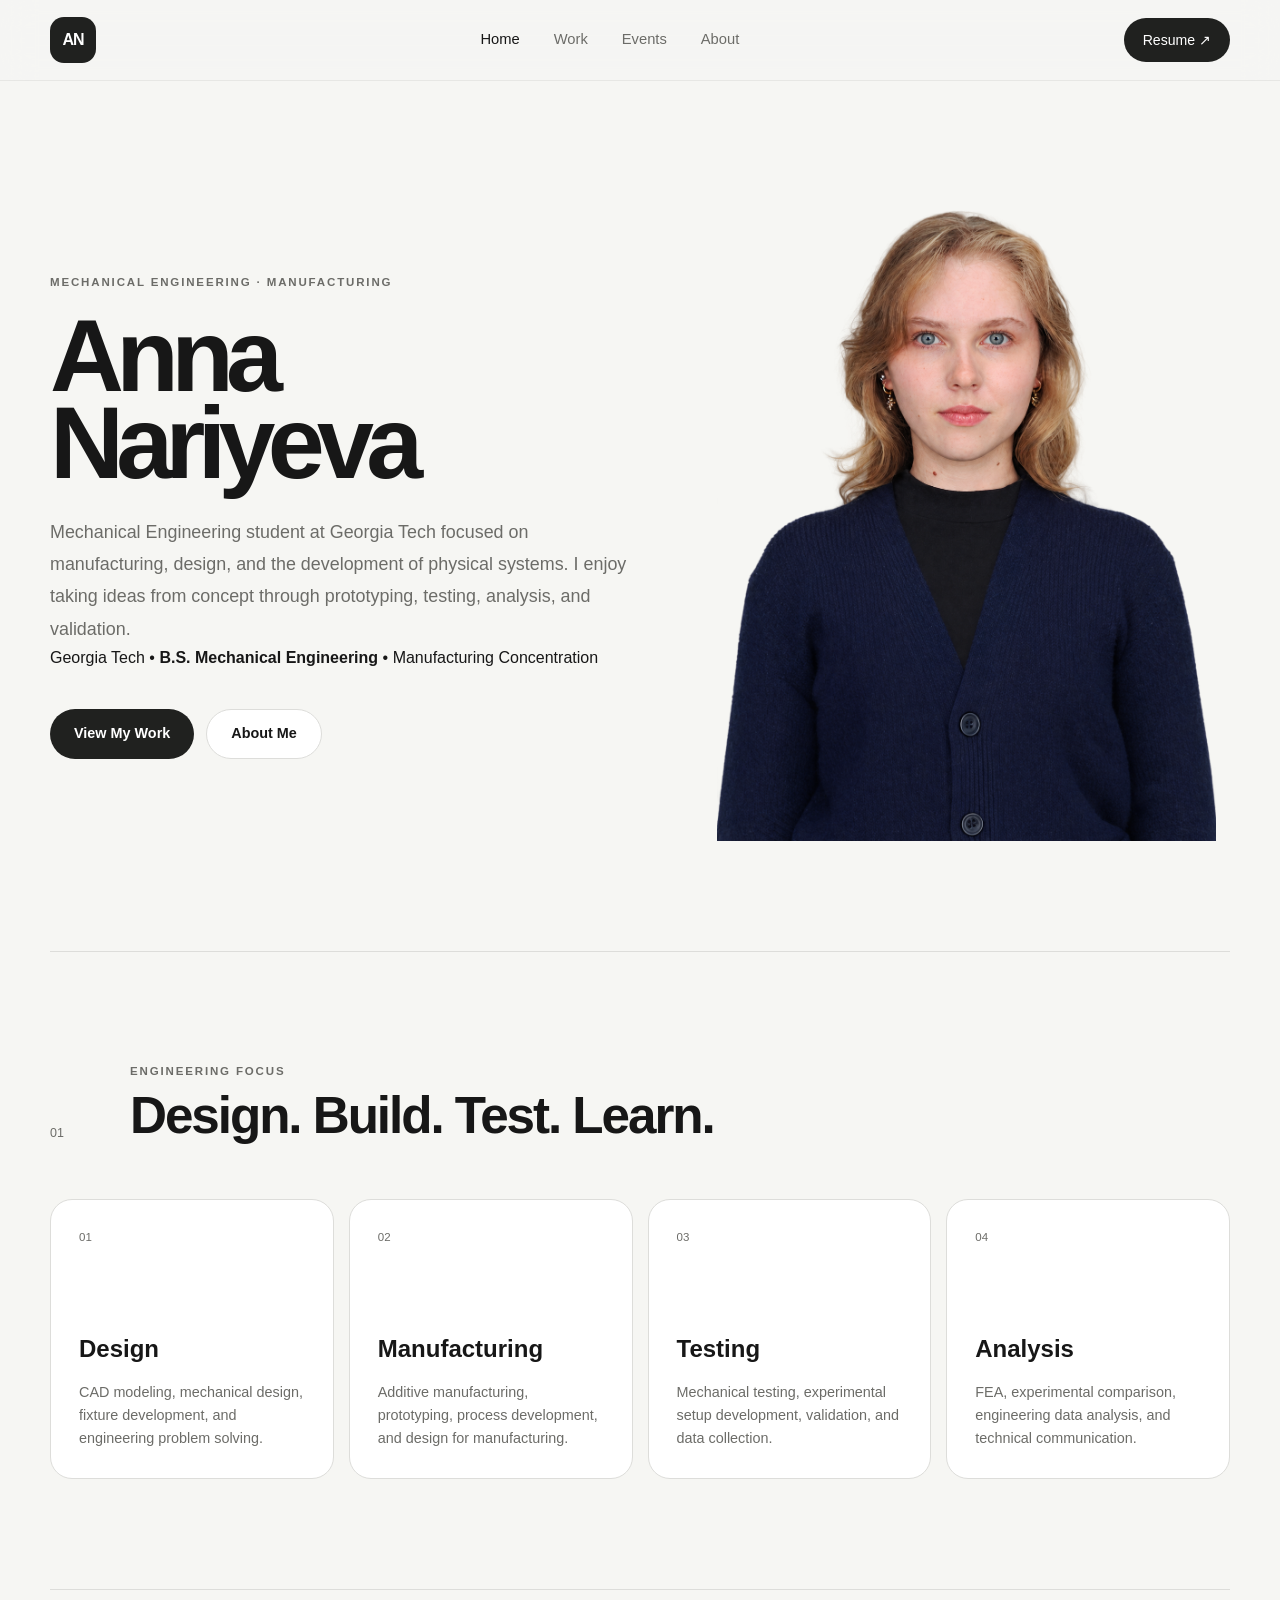
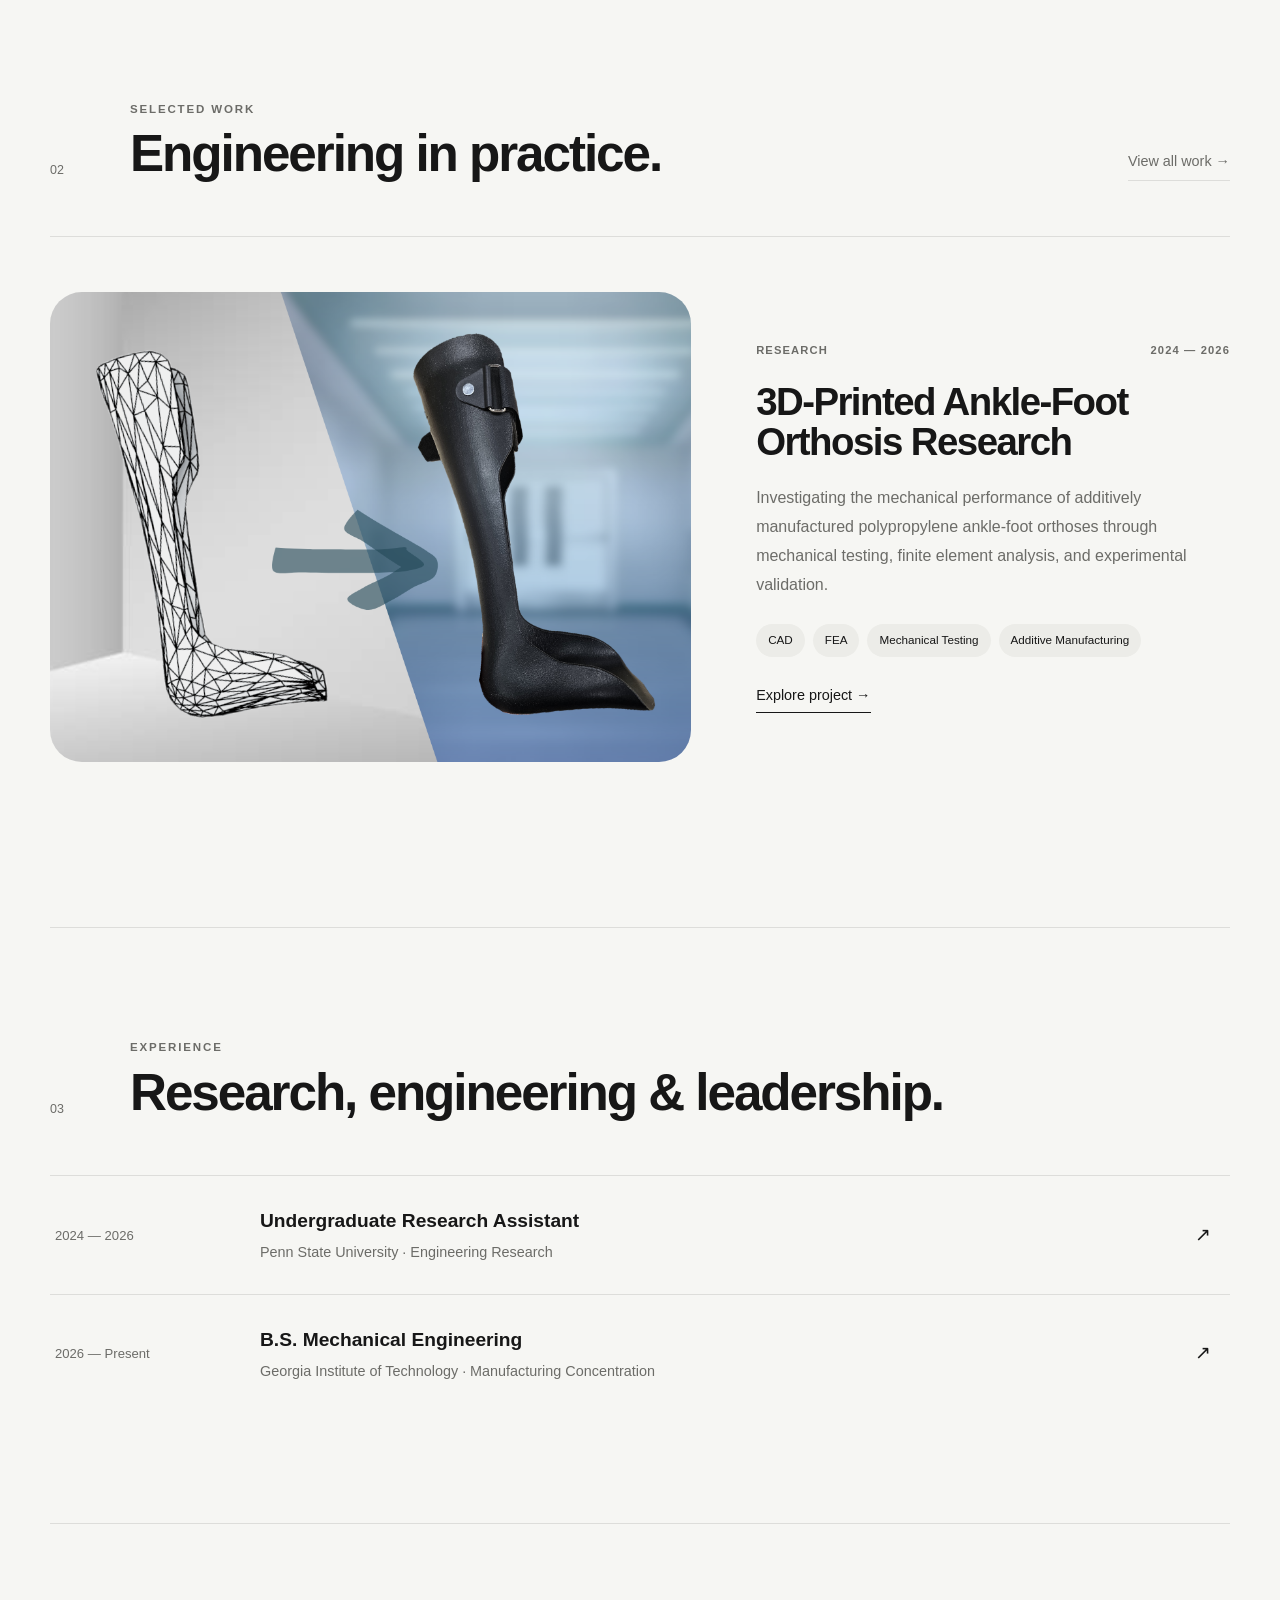
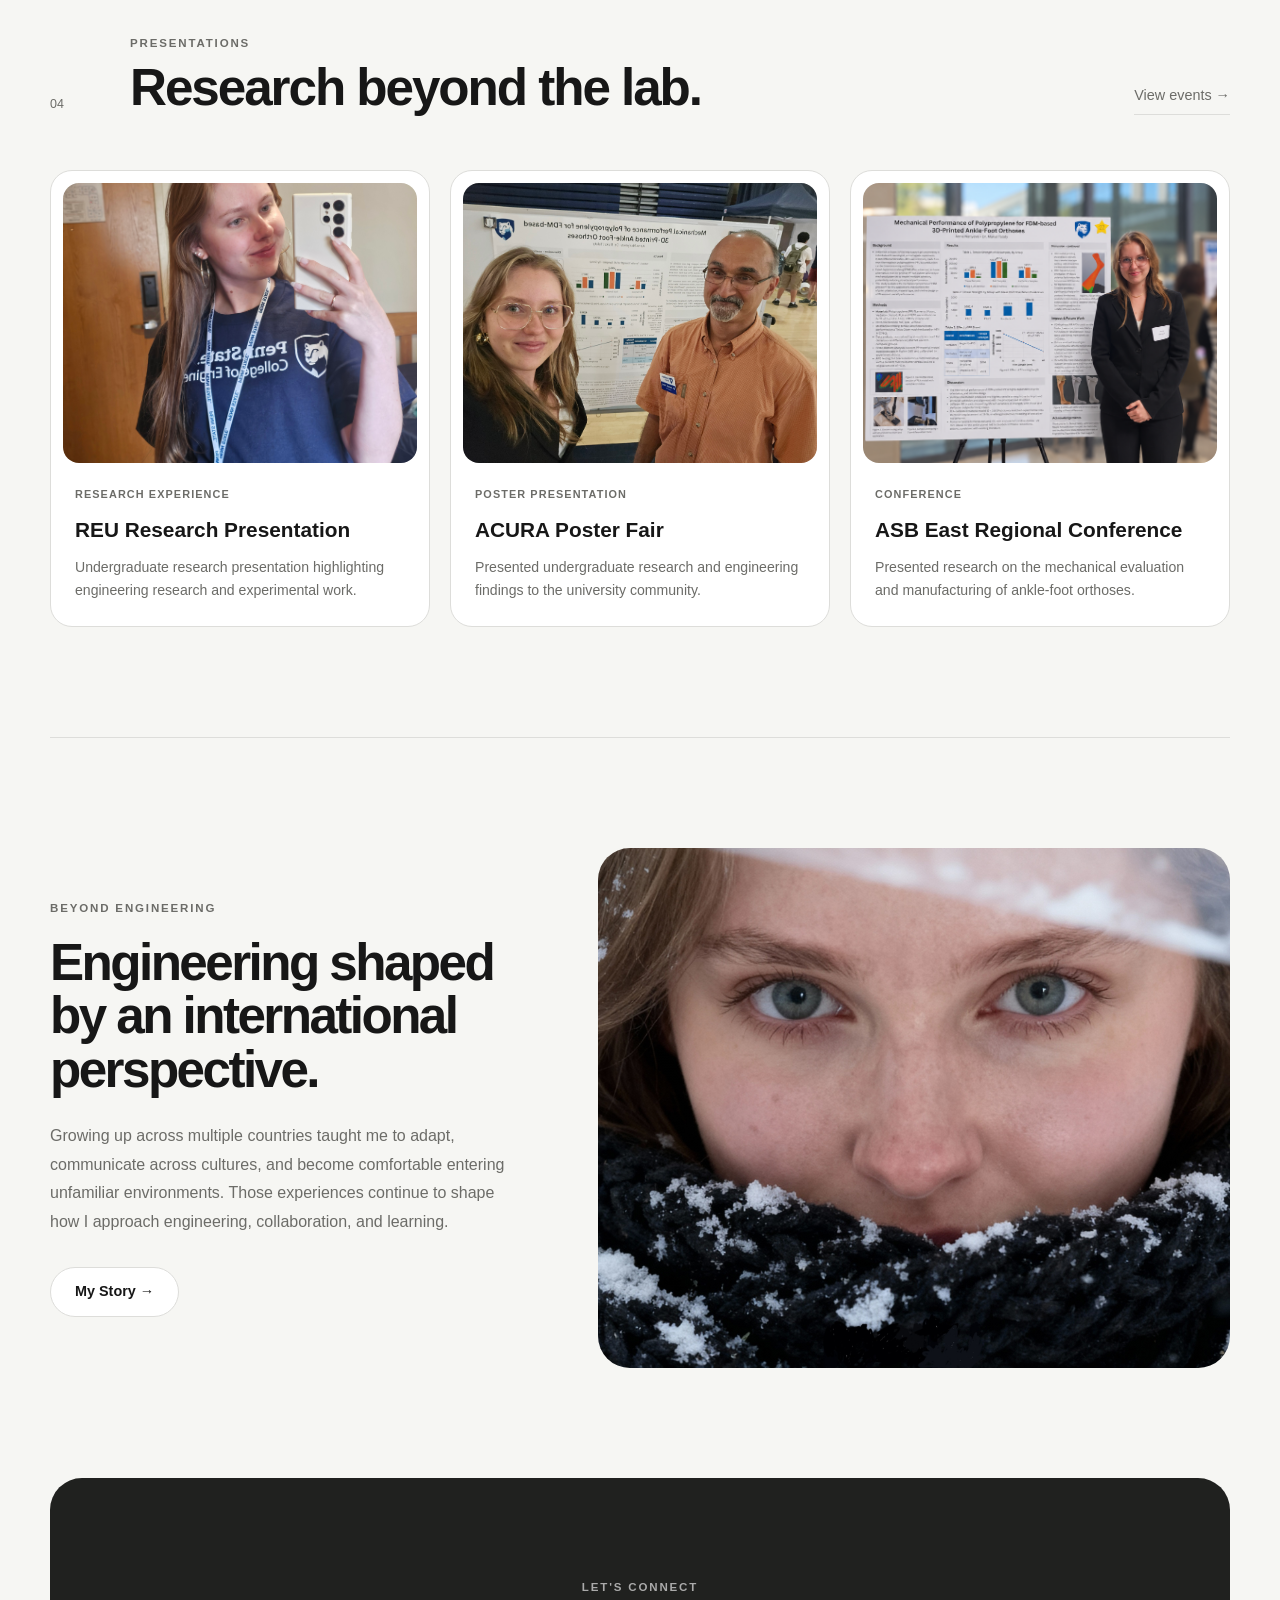
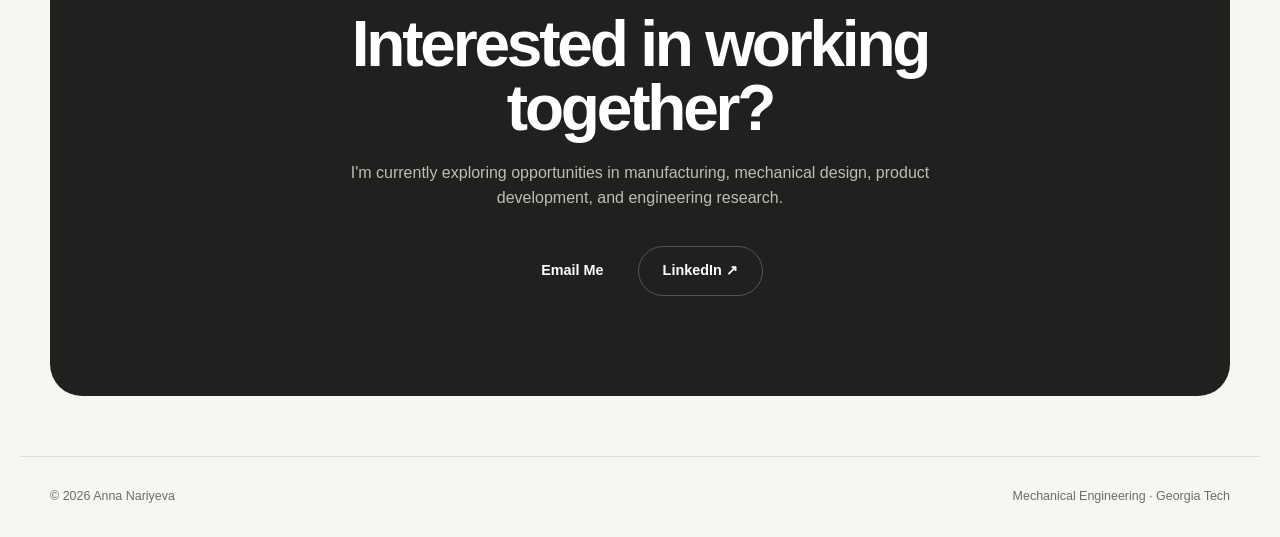
==== index.html @ f017c792 "Update index.html" ====
<!DOCTYPE html>
<html lang="en">

<head>
    <meta charset="UTF-8">
    <meta name="viewport" content="width=device-width, initial-scale=1.0">

    <title>Anna Nariyeva | Mechanical Engineering</title>

    <meta
        name="description"
        content="Engineering portfolio of Anna Nariyeva, a Mechanical Engineering student at Georgia Tech concentrating in Manufacturing."
    >

    <link rel="stylesheet" href="style.css">
</head>

<body>

    <!-- =========================
         NAVIGATION
    ========================== -->

    <header class="site-header">

        <nav class="navbar">

            <a href="index.html" class="logo">
                AN
            </a>

            <div class="nav-links">
                <a href="index.html" class="active">Home</a>
                <a href="work.html">Work</a>
                <a href="events.html">Events</a>
                <a href="about.html">About</a>
            </div>

            <a
                href="Anna_Nariyeva_resume2026.pdf"
                class="nav-button"
                target="_blank"
                rel="noopener noreferrer"
            >
                Resume ↗
            </a>

        </nav>

    </header>


    <main>


        <!-- =========================
             HERO
        ========================== -->

        <section class="hero">

            <div class="hero-content">

                <p class="eyebrow">
                    MECHANICAL ENGINEERING · MANUFACTURING
                </p>

                <h1>
                    Anna<br>
                    Nariyeva
                </h1>

                <p class="hero-description">
                    Mechanical Engineering student at Georgia Tech focused on
                    manufacturing, design, and the development of physical systems.
                    I enjoy taking ideas from concept through prototyping, testing,
                    analysis, and validation.
                </p>
                <div class="hero-credentials">

                    <span>Georgia Tech</span>
                
                    <span class="credential-dot">•</span>
                
                    <strong>B.S. Mechanical Engineering</strong>
                
                    <span class="credential-dot">•</span>
                
                    <span>Manufacturing Concentration</span>
                
                </div>

                <div class="hero-buttons">

                    <a
                        href="work.html"
                        class="button button-primary"
                    >
                        View My Work
                    </a>

                    <a
                        href="about.html"
                        class="button button-secondary"
                    >
                        About Me
                    </a>

                </div>

            </div>


            <!-- IMAGE: thum1.png -->

            <div class="hero-visual">

                <div class="hero-image">

                    <img
                        src="thum1.png"
                        alt="Anna Nariyeva"
                    >

                </div>

            </div>

        </section>



        <!-- =========================
             ENGINEERING FOCUS
        ========================== -->

        <section class="focus-section">

            <div class="section-heading">

                <p class="section-number">01</p>

                <div>

                    <p class="eyebrow">
                        ENGINEERING FOCUS
                    </p>

                    <h2>
                        Design. Build. Test. Learn.
                    </h2>

                </div>

            </div>


            <div class="focus-grid">


                <div class="focus-card">

                    <span class="card-number">01</span>

                    <h3>Design</h3>

                    <p>
                        CAD modeling, mechanical design, fixture development,
                        and engineering problem solving.
                    </p>

                </div>


                <div class="focus-card">

                    <span class="card-number">02</span>

                    <h3>Manufacturing</h3>

                    <p>
                        Additive manufacturing, prototyping, process development,
                        and design for manufacturing.
                    </p>

                </div>


                <div class="focus-card">

                    <span class="card-number">03</span>

                    <h3>Testing</h3>

                    <p>
                        Mechanical testing, experimental setup development,
                        validation, and data collection.
                    </p>

                </div>


                <div class="focus-card">

                    <span class="card-number">04</span>

                    <h3>Analysis</h3>

                    <p>
                        FEA, experimental comparison, engineering data analysis,
                        and technical communication.
                    </p>

                </div>


            </div>

        </section>



        <!-- =========================
             SELECTED WORK
        ========================== -->

        <section class="work-section" id="work">

            <div class="section-heading">

                <p class="section-number">02</p>

                <div>

                    <p class="eyebrow">
                        SELECTED WORK
                    </p>

                    <h2>
                        Engineering in practice.
                    </h2>

                </div>


                <a
                    href="work.html"
                    class="section-link"
                >
                    View all work →
                </a>

            </div>



            <!-- =========================
                 PROJECT 1
                 IMAGE: thum1.png
            ========================== -->

            <article class="project-card">

                <div class="project-image">

                    <img
                        src="thum2.png"
                        alt="3D printed ankle-foot orthosis research project"
                    >

                </div>


                <div class="project-info">

                    <div class="project-meta">

                        <span>RESEARCH</span>

                        <span>2024 — 2026</span>

                    </div>


                    <h3>
                        3D-Printed Ankle-Foot Orthosis Research
                    </h3>


                    <p>
                        Investigating the mechanical performance of additively
                        manufactured polypropylene ankle-foot orthoses through
                        mechanical testing, finite element analysis, and
                        experimental validation.
                    </p>


                    <div class="tags">

                        <span>CAD</span>

                        <span>FEA</span>

                        <span>Mechanical Testing</span>

                        <span>Additive Manufacturing</span>

                    </div>


                    <a
                        href="work.html"
                        class="project-link"
                    >
                        Explore project →
                    </a>

                </div>

            </article>

        </section>



        <!-- =========================
             EXPERIENCE
        ========================== -->

        <section class="experience-section">

            <div class="section-heading">

                <p class="section-number">03</p>

                <div>

                    <p class="eyebrow">
                        EXPERIENCE
                    </p>

                    <h2>
                        Research, engineering & leadership.
                    </h2>

                </div>

            </div>


            <div class="experience-list">


                <div class="experience-row">

                    <span class="experience-year">
                        2024 — 2026
                    </span>

                    <div>

                        <h3>
                            Undergraduate Research Assistant
                        </h3>

                        <p>
                            Penn State University · Engineering Research
                        </p>

                    </div>

                    <span class="experience-arrow">
                        ↗
                    </span>

                </div>



                <div class="experience-row">

                    <span class="experience-year">
                        2026 — Present
                    </span>

                    <div>

                        <h3>
                            B.S. Mechanical Engineering
                        </h3>

                        <p>
                            Georgia Institute of Technology · Manufacturing
                            Concentration
                        </p>

                    </div>

                    <span class="experience-arrow">
                        ↗
                    </span>

                </div>


            </div>

        </section>



        <!-- =========================
             EVENTS PREVIEW
        ========================== -->

        <section
            class="events-section"
            id="events"
        >

            <div class="section-heading">

                <p class="section-number">04</p>

                <div>

                    <p class="eyebrow">
                        PRESENTATIONS
                    </p>

                    <h2>
                        Research beyond the lab.
                    </h2>

                </div>


                <a
                    href="events.html"
                    class="section-link"
                >
                    View events →
                </a>

            </div>



            <div class="events-grid">


                <!-- IMAGE: thum4.png -->

                <article class="event-card">

                    <div class="event-image">

                        <img
                            src="thum4.jpg"
                            alt="REU research presentation"
                        >

                    </div>


                    <p class="event-type">
                        RESEARCH EXPERIENCE
                    </p>


                    <h3>
                        REU Research Presentation
                    </h3>


                    <p>
                        Undergraduate research presentation highlighting
                        engineering research and experimental work.
                    </p>

                </article>



                <!-- IMAGE: thum5.png -->

                <article class="event-card">

                    <div class="event-image">

                        <img
                            src="thum5.jpg"
                            alt="ACURA Poster Fair"
                        >

                    </div>


                    <p class="event-type">
                        POSTER PRESENTATION
                    </p>


                    <h3>
                        ACURA Poster Fair
                    </h3>


                    <p>
                        Presented undergraduate research and engineering
                        findings to the university community.
                    </p>

                </article>



                <!-- IMAGE: thum6.png -->

                <article class="event-card">

                    <div class="event-image">

                        <img
                            src="ASB.png"
                            alt="ASB East Regional Conference"
                        >

                    </div>


                    <p class="event-type">
                        CONFERENCE
                    </p>


                    <h3>
                        ASB East Regional Conference
                    </h3>


                    <p>
                        Presented research on the mechanical evaluation and
                        manufacturing of ankle-foot orthoses.
                    </p>

                </article>


            </div>

        </section>



        <!-- =========================
             ABOUT PREVIEW
             IMAGE: thum7.png
        ========================== -->

        <section
            class="about-preview"
            id="about"
        >


            <div class="about-text">

                <p class="eyebrow">
                    BEYOND ENGINEERING
                </p>


                <h2>
                    Engineering shaped by an international perspective.
                </h2>


                <p>
                    Growing up across multiple countries taught me to adapt,
                    communicate across cultures, and become comfortable entering
                    unfamiliar environments. Those experiences continue to shape
                    how I approach engineering, collaboration, and learning.
                </p>


                <a
                    href="about.html"
                    class="button button-secondary"
                >
                    My Story →
                </a>

            </div>



            <div class="about-image">

                <img
                    src="thum7.jpg"
                    alt="International experiences"
                >

            </div>


        </section>



        <!-- =========================
             CONTACT
        ========================== -->

        <section class="contact-section">

            <p class="eyebrow">
                LET'S CONNECT
            </p>


            <h2>
                Interested in working together?
            </h2>


            <p>
                I'm currently exploring opportunities in manufacturing,
                mechanical design, product development, and engineering research.
            </p>


            <div class="contact-buttons">

                <a
                    href="mailto:YOUR-EMAIL-HERE"
                    class="button button-primary"
                >
                    Email Me
                </a>


                <a
                    href="https://www.linkedin.com/in/anna-nariyeva/"
                    class="button button-secondary"
                    target="_blank"
                    rel="noopener noreferrer"
                >
                    LinkedIn ↗
                </a>

            </div>

        </section>


    </main>



    <!-- =========================
         FOOTER
    ========================== -->

    <footer>

        <p>
            © 2026 Anna Nariyeva
        </p>

        <p>
            Mechanical Engineering · Georgia Tech
        </p>

    </footer>


</body>
</html>
---- style.css ----
/* ========================================
   GLOBAL
======================================== */

:root {
    --background: #f6f6f3;
    --surface: #ffffff;
    --text: #171717;
    --muted: #6c6c68;
    --line: #ddddda;

    --accent: #b3a369;
    --dark: #20211f;

    --radius-small: 14px;
    --radius-medium: 22px;
    --radius-large: 32px;

    --page-width: 1240px;
}

* {
    margin: 0;
    padding: 0;
    box-sizing: border-box;
}

html {
    scroll-behavior: smooth;
}

body {
    background: var(--background);
    color: var(--text);

    font-family:
        Inter,
        -apple-system,
        BlinkMacSystemFont,
        "Segoe UI",
        sans-serif;

    line-height: 1.6;
}

a {
    color: inherit;
    text-decoration: none;
}

img {
    display: block;
    max-width: 100%;
}


/* ========================================
   NAVIGATION
======================================== */

.site-header {
    position: sticky;
    top: 0;
    z-index: 100;

    background: rgba(246, 246, 243, 0.9);

    backdrop-filter: blur(16px);
    -webkit-backdrop-filter: blur(16px);

    border-bottom: 1px solid rgba(0, 0, 0, 0.06);
}

.navbar {
    max-width: var(--page-width);
    margin: auto;

    min-height: 80px;

    display: flex;
    align-items: center;
    justify-content: space-between;

    padding: 0 30px;
}

.logo {
    width: 46px;
    height: 46px;

    display: flex;
    align-items: center;
    justify-content: center;

    background: var(--dark);
    color: white;

    border-radius: 14px;

    font-weight: 700;
    letter-spacing: -1px;
}

.nav-links {
    display: flex;
    gap: 34px;
}

.nav-links a {
    color: var(--muted);

    font-size: 0.92rem;

    transition: 0.2s ease;
}

.nav-links a:hover,
.nav-links .active {
    color: var(--text);
}

.nav-button {
    padding: 11px 19px;

    background: var(--dark);
    color: white;

    border-radius: 100px;

    font-size: 0.88rem;

    transition: transform 0.2s ease;
}

.nav-button:hover {
    transform: translateY(-2px);
}


/* ========================================
   GENERAL
======================================== */

main {
    max-width: var(--page-width);
    margin: auto;

    padding: 0 30px;
}

section {
    padding: 110px 0;
}

.eyebrow {
    color: var(--muted);

    font-size: 0.72rem;
    font-weight: 700;

    letter-spacing: 0.16em;
    text-transform: uppercase;
}

.section-heading {
    display: grid;

    grid-template-columns: 55px 1fr auto;

    gap: 25px;

    align-items: end;

    margin-bottom: 55px;
}

.section-number {
    color: var(--muted);

    font-size: 0.78rem;
}

.section-heading h2 {
    margin-top: 8px;

    font-size: clamp(2rem, 4vw, 3.4rem);

    line-height: 1.08;

    letter-spacing: -0.04em;
}

.section-link {
    padding-bottom: 7px;

    color: var(--muted);

    border-bottom: 1px solid var(--line);

    font-size: 0.9rem;
}

.section-link:hover {
    color: var(--text);
}


/* ========================================
   BUTTONS
======================================== */

.button {
    min-height: 50px;

    display: inline-flex;
    align-items: center;
    justify-content: center;

    padding: 0 24px;

    border-radius: 100px;

    font-size: 0.9rem;
    font-weight: 600;

    transition:
        transform 0.2s ease,
        background 0.2s ease;
}

.button:hover {
    transform: translateY(-2px);
}

.button-primary {
    background: var(--dark);
    color: white;
}

.button-secondary {
    background: white;

    border: 1px solid var(--line);
}


/* ========================================
   PLACEHOLDER STYLE
======================================== */

.image-placeholder {
    display: flex;
    align-items: center;
    justify-content: center;

    overflow: hidden;

    background:
        linear-gradient(
            135deg,
            #e5e5e0,
            #d7d7d1
        );

    border-radius: var(--radius-large);

    color: #8a8a84;

    font-size: 0.68rem;
    font-weight: 700;

    letter-spacing: 0.12em;
}


/* ========================================
   AUTOMATIC IMAGE BEHAVIOR
======================================== */

/*
   IMPORTANT:

   All image CONTAINERS have predetermined
   dimensions elsewhere in this file.

   Images NEVER control the size of the layout.

   Every uploaded image automatically fills
   its assigned container and is cropped when
   necessary.

   No manual image resizing is required.
*/

.hero-image img {
       width: 100%;
       height: 100%;
   
       display: block;
   
       object-fit: contain;
       object-position: center bottom;
   
       background: transparent;
}
.project-image img,
.event-image img,
.about-image img,
.case-hero-image img,
.case-image-grid .image-placeholder img,
.wide-case-image img,
.work-card-image img,
.event-large-image img,
.event-photo-grid .image-placeholder img,
.about-hero-image img,
.story-image-large img,
.story-small-images .image-placeholder img,
.story-engineering-image img,
.future-image img {

    width: 100%;
    height: 100%;

    display: block;

    object-fit: cover;
    object-position: center;
}


/* Portrait is anchored toward the top */

.hero-image img {
    object-position: center top;
}


/* ========================================
   HOMEPAGE HERO
======================================== */

.hero {
    min-height: calc(100vh - 80px);

    display: grid;

    grid-template-columns: 1.05fr 0.95fr;

    align-items: center;

    gap: 70px;
}

.hero h1 {
    margin: 20px 0 30px;

    font-size: clamp(4rem, 8vw, 7.6rem);

    line-height: 0.85;

    letter-spacing: -0.075em;

    font-weight: 650;
}

.hero-description {
    max-width: 590px;

    color: var(--muted);

    font-size: 1.12rem;

    line-height: 1.8;
}

.hero-buttons {
    display: flex;

    gap: 12px;

    margin-top: 38px;
}


/* ========================================
   HOMEPAGE HERO IMAGE
   PRESET SIZE
======================================== */

.hero-visual {
    position: relative;

    width: 100%;
}

.hero-image {
    position: relative;

    width: 100%;
    height: 650px;

    overflow: visible;

    background: transparent;

    border-radius: 0;
}


/* ========================================
   HERO INFORMATION CARD
======================================== */

.hero-info-card {
    position: absolute;

    left: 36px;
    bottom: 32px;

    width: auto;
    max-width: 330px;

    z-index: 10;

    display: flex;
    flex-direction: column;

    gap: 2px;

    padding: 14px 18px;

    background: rgba(246, 246, 243, 0.82);

    backdrop-filter: blur(10px);
    -webkit-backdrop-filter: blur(10px);

    border: 1px solid rgba(0, 0, 0, 0.05);

    border-radius: 14px;

    box-shadow: none;
}

.hero-info-card span {
    display: block;

    color: var(--muted);

    font-size: 0.7rem;
}

.hero-info-card strong {
    display: block;

    margin: 2px 0;

    color: var(--text);

    font-size: 0.9rem;

    font-weight: 650;
}


/* ========================================
   ENGINEERING FOCUS
======================================== */

.focus-section {
    border-top: 1px solid var(--line);
}

.focus-grid {
    display: grid;

    grid-template-columns: repeat(4, 1fr);

    gap: 15px;
}

.focus-card {
    min-height: 280px;

    padding: 28px;

    display: flex;
    flex-direction: column;

    background: var(--surface);

    border: 1px solid var(--line);

    border-radius: var(--radius-medium);

    transition:
        transform 0.25s ease,
        box-shadow 0.25s ease;
}

.focus-card:hover {
    transform: translateY(-5px);

    box-shadow: 0 18px 40px rgba(0, 0, 0, 0.06);
}

.card-number {
    color: var(--muted);

    font-size: 0.72rem;
}

.focus-card h3 {
    margin-top: auto;
    margin-bottom: 12px;

    font-size: 1.5rem;
}

.focus-card p {
    color: var(--muted);

    font-size: 0.9rem;
}


/* ========================================
   HOMEPAGE PROJECTS
======================================== */

.work-section {
    border-top: 1px solid var(--line);
}

.project-card {
    display: grid;

    grid-template-columns: 1.15fr 0.85fr;

    gap: 65px;

    align-items: center;

    padding: 55px 0;

    border-top: 1px solid var(--line);
}

.project-reverse .project-image {
    order: 2;
}

.project-reverse .project-info {
    order: 1;
}


/*
   PRESET PROJECT IMAGE SIZE
*/

.project-image {
    width: 100%;
    height: 470px;

    overflow: hidden;

    background: #e5e5e0;

    border-radius: var(--radius-large);
}

.project-meta {
    display: flex;

    justify-content: space-between;

    color: var(--muted);

    font-size: 0.7rem;
    font-weight: 700;

    letter-spacing: 0.1em;
}

.project-info h3 {
    margin: 22px 0;

    font-size: clamp(2rem, 3vw, 3rem);

    line-height: 1.05;

    letter-spacing: -0.04em;
}

.project-info > p {
    color: var(--muted);

    line-height: 1.8;
}

.tags {
    display: flex;
    flex-wrap: wrap;

    gap: 8px;

    margin: 25px 0;
}

.tags span {
    padding: 7px 12px;

    background: #ecece8;

    border-radius: 100px;

    font-size: 0.73rem;
}

.project-link {
    display: inline-block;

    padding-bottom: 5px;

    border-bottom: 1px solid var(--text);

    font-size: 0.9rem;
}


/* ========================================
   EXPERIENCE
======================================== */

.experience-section {
    border-top: 1px solid var(--line);
}

.experience-row {
    display: grid;

    grid-template-columns: 180px 1fr 30px;

    align-items: center;

    gap: 25px;

    padding: 30px 5px;

    border-top: 1px solid var(--line);
}

.experience-year {
    color: var(--muted);

    font-size: 0.82rem;
}

.experience-row h3 {
    margin-bottom: 4px;

    font-size: 1.2rem;
}

.experience-row p {
    color: var(--muted);

    font-size: 0.9rem;
}

.experience-arrow {
    font-size: 1.2rem;
}


/* ========================================
   HOMEPAGE EVENTS
======================================== */

.events-section {
    border-top: 1px solid var(--line);
}

.events-grid {
    display: grid;

    grid-template-columns: repeat(3, 1fr);

    gap: 20px;
}

.event-card {
    padding: 12px 12px 25px;

    background: var(--surface);

    border: 1px solid var(--line);

    border-radius: var(--radius-medium);
}


/*
   PRESET HOMEPAGE EVENT IMAGE SIZE
*/

.event-image {
    width: 100%;
    height: 280px;

    overflow: hidden;

    background: #e5e5e0;

    border-radius: 16px;
}

.event-card > p,
.event-card > h3 {
    margin-left: 12px;
    margin-right: 12px;
}

.event-type {
    margin-top: 23px;
    margin-bottom: 9px;

    color: var(--muted);

    font-size: 0.68rem;
    font-weight: 700;

    letter-spacing: 0.1em;
}

.event-card h3 {
    margin-bottom: 10px;

    font-size: 1.3rem;
}

.event-card h3 + p {
    color: var(--muted);

    font-size: 0.88rem;
}


/* ========================================
   HOMEPAGE ABOUT PREVIEW
======================================== */

.about-preview {
    display: grid;

    grid-template-columns: 0.85fr 1.15fr;

    gap: 80px;

    align-items: center;

    border-top: 1px solid var(--line);
}

.about-text h2 {
    margin: 18px 0 25px;

    font-size: clamp(2.3rem, 4vw, 4rem);

    line-height: 1.05;

    letter-spacing: -0.05em;
}

.about-text > p:not(.eyebrow) {
    margin-bottom: 30px;

    color: var(--muted);

    line-height: 1.8;
}


/*
   PRESET ABOUT PREVIEW IMAGE SIZE
*/

.about-image {
    width: 100%;
    height: 520px;

    overflow: hidden;

    background: #e5e5e0;

    border-radius: var(--radius-large);
}


/* ========================================
   CONTACT
======================================== */

.contact-section {
    margin-bottom: 60px;

    padding: 100px;

    text-align: center;

    background: var(--dark);
    color: white;

    border-radius: var(--radius-large);
}

.contact-section .eyebrow {
    color: #aaa;
}

.contact-section h2 {
    max-width: 700px;

    margin: 15px auto 20px;

    font-size: clamp(2.5rem, 5vw, 4.8rem);

    line-height: 1;

    letter-spacing: -0.05em;
}

.contact-section > p:not(.eyebrow) {
    max-width: 600px;

    margin: auto;

    color: #bdbdb8;
}

.contact-buttons {
    display: flex;

    justify-content: center;

    gap: 10px;

    margin-top: 35px;
}

.contact-section .button-secondary {
    background: transparent;

    color: white;

    border-color: #555;
}


/* ========================================
   FOOTER
======================================== */

footer {
    max-width: var(--page-width);

    margin: auto;

    padding: 30px;

    display: flex;

    justify-content: space-between;

    color: var(--muted);

    border-top: 1px solid var(--line);

    font-size: 0.78rem;
}


/* ========================================
   INNER PAGE HERO
======================================== */

.page-hero {
    padding-top: 150px;
    padding-bottom: 120px;
}

.page-hero h1 {
    max-width: 1000px;

    margin: 20px 0 35px;

    font-size: clamp(4rem, 8vw, 7.5rem);

    line-height: 0.92;

    letter-spacing: -0.07em;

    font-weight: 650;
}

.page-intro {
    max-width: 720px;

    color: var(--muted);

    font-size: 1.1rem;

    line-height: 1.8;
}


/* ========================================
   WORK PAGE — CASE STUDY
======================================== */

.case-study {
    border-top: 1px solid var(--line);
}

.case-study-header {
    display: grid;

    grid-template-columns: 1fr 300px;

    gap: 60px;

    align-items: end;

    margin-bottom: 50px;
}

.case-study-header h2 {
    margin-top: 12px;

    font-size: clamp(2.8rem, 5vw, 5rem);

    line-height: 0.98;

    letter-spacing: -0.055em;
}

.case-study-summary {
    padding-left: 25px;

    border-left: 1px solid var(--line);
}

.case-study-summary p {
    color: var(--muted);

    font-size: 0.82rem;
}

.case-study-summary strong {
    display: block;

    margin: 4px 0 12px;

    font-size: 1rem;
}


/*
   PRESET CASE STUDY HERO IMAGE
*/

.case-hero-image {
    width: 100%;
    height: 620px;

    overflow: hidden;

    border-radius: var(--radius-large);
}


/* ========================================
   PROJECT DETAILS
======================================== */

.project-details {
    display: grid;

    grid-template-columns: repeat(4, 1fr);

    gap: 1px;

    margin-top: 20px;

    overflow: hidden;

    background: var(--line);

    border: 1px solid var(--line);

    border-radius: var(--radius-medium);
}

.project-details > div {
    min-height: 120px;

    padding: 25px;

    background: var(--surface);
}

.project-details span {
    display: block;

    margin-bottom: 12px;

    color: var(--muted);

    font-size: 0.65rem;
    font-weight: 700;

    letter-spacing: 0.12em;
}

.project-details p {
    font-size: 0.9rem;
}


/* ========================================
   CASE STUDY SECTIONS
======================================== */

.case-section {
    display: grid;

    grid-template-columns: 240px 1fr;

    gap: 70px;

    padding: 90px 0;

    border-bottom: 1px solid var(--line);
}

.case-label {
    display: flex;

    gap: 20px;

    align-items: flex-start;
}

.case-label span,
.case-label p {
    color: var(--muted);

    font-size: 0.7rem;
    font-weight: 700;

    letter-spacing: 0.1em;
}

.case-content {
    max-width: 850px;
}

.case-content h3 {
    max-width: 750px;

    margin-bottom: 25px;

    font-size: clamp(2rem, 4vw, 3.6rem);

    line-height: 1.05;

    letter-spacing: -0.045em;
}

.case-content > p {
    max-width: 720px;

    margin-bottom: 18px;

    color: var(--muted);

    font-size: 1rem;

    line-height: 1.8;
}


/*
   PRESET TWO-IMAGE CASE STUDY GRID
*/

.case-image-grid {
    display: grid;

    grid-template-columns: 1fr 1fr;

    gap: 15px;

    margin-top: 40px;
}

.case-image-grid .image-placeholder {
    width: 100%;
    height: 390px;

    overflow: hidden;

    border-radius: var(--radius-large);
}


/*
   PRESET WIDE CASE STUDY IMAGE
*/

.wide-case-image {
    width: 100%;
    height: 470px;

    margin-top: 40px;

    overflow: hidden;

    border-radius: var(--radius-large);
}


/* ========================================
   PRESENTATION LINKS
======================================== */

.presentation-links {
    margin-top: 40px;

    border-top: 1px solid var(--line);
}

.presentation-link {
    display: flex;

    justify-content: space-between;
    align-items: center;

    padding: 22px 5px;

    border-bottom: 1px solid var(--line);

    transition: padding 0.2s ease;
}

.presentation-link:hover {
    padding-left: 15px;
}


/* ========================================
   OTHER WORK
======================================== */

.other-work {
    border-top: 1px solid var(--line);
}

.work-grid {
    display: grid;

    grid-template-columns: 1fr 1fr;

    gap: 20px;
}

.work-card {
    overflow: hidden;

    background: var(--surface);

    border: 1px solid var(--line);

    border-radius: var(--radius-medium);
}


/*
   PRESET OTHER-WORK IMAGE
*/

.work-card-image {
    width: 100%;
    height: 390px;

    overflow: hidden;

    border-radius: 0;
}

.work-card-content {
    padding: 30px;
}

.work-card-content h3 {
    margin: 12px 0;

    font-size: 1.7rem;

    letter-spacing: -0.03em;
}

.work-card-content > p:not(.eyebrow) {
    color: var(--muted);

    line-height: 1.7;
}


/* ========================================
   NEXT PAGE
======================================== */

.next-page {
    border-top: 1px solid var(--line);
}

.next-page > a {
    display: flex;

    justify-content: space-between;
    align-items: center;

    margin-top: 25px;

    font-size: clamp(2.5rem, 6vw, 5.5rem);

    line-height: 1;

    letter-spacing: -0.05em;

    transition: opacity 0.2s ease;
}

.next-page > a:hover {
    opacity: 0.55;
}


/* ========================================
   EVENTS PAGE
======================================== */

.event-feature {
    border-top: 1px solid var(--line);
}

.event-feature-heading {
    display: grid;

    grid-template-columns: 70px 1fr;

    gap: 30px;

    margin-bottom: 55px;
}

.event-number {
    padding-top: 7px;

    color: var(--muted);

    font-size: 0.78rem;
}

.event-feature-heading h2 {
    max-width: 900px;

    margin-top: 10px;

    font-size: clamp(2.7rem, 5vw, 5rem);

    line-height: 1;

    letter-spacing: -0.055em;
}


/* ========================================
   EVENT INTRO
======================================== */

.event-hero-grid {
    display: grid;

    grid-template-columns: 1.3fr 0.7fr;

    gap: 55px;

    align-items: center;
}


/*
   PRESET LARGE EVENT IMAGE
*/

.event-large-image {
    width: 100%;
    height: 540px;

    overflow: hidden;

    border-radius: var(--radius-large);
}

.event-overview {
    max-width: 450px;
}

.event-label {
    margin-top: 30px;
    margin-bottom: 10px;

    color: var(--muted);

    font-size: 0.67rem;
    font-weight: 700;

    letter-spacing: 0.13em;
}

.event-overview .event-label:first-child {
    margin-top: 0;
}

.event-overview > p:not(.event-label) {
    color: var(--muted);

    line-height: 1.8;
}

.event-buttons {
    display: flex;
    flex-wrap: wrap;

    gap: 10px;

    margin-top: 35px;
}


/* ========================================
   EVENT MEDIA
======================================== */

.event-media {
    display: grid;

    grid-template-columns: 1fr 1fr;

    gap: 30px;

    margin-top: 70px;

    align-items: start;
}


/*
   POSTER SIZE
   5:4 to match 40 × 32 poster format
*/

.poster-placeholder {
    width: 100%;

    aspect-ratio: 5 / 4;

    overflow: hidden;

    border-radius: var(--radius-medium);
}

.poster-link {
    display: block;

    width: 100%;

    overflow: hidden;

    border-radius: var(--radius-medium);

    cursor: zoom-in;
}

.poster-link img {
    display: block;

    width: 100%;

    aspect-ratio: 5 / 4;

    object-fit: cover;
    object-position: center;

    border-radius: var(--radius-medium);

    transition: transform 0.25s ease;
}

.poster-link:hover img {
    transform: scale(1.015);
}

.event-photo-grid {
    display: grid;

    grid-template-columns: 1fr 1fr;

    gap: 15px;
}


/*
   PRESET EVENT PHOTO SIZE
*/

.event-photo-grid .image-placeholder {
    width: 100%;
    height: 520px;

    overflow: hidden;

    border-radius: var(--radius-medium);
}


/* ========================================
   VIDEO
======================================== */

.video-placeholder {
    height: 520px;

    display: flex;
    flex-direction: column;

    align-items: center;
    justify-content: center;

    text-align: center;

    background: var(--dark);
    color: white;

    border-radius: var(--radius-medium);
}

.video-play {
    width: 70px;
    height: 70px;

    margin-bottom: 25px;

    display: flex;
    align-items: center;
    justify-content: center;

    padding-left: 4px;

    background: white;
    color: var(--dark);

    border-radius: 50%;

    font-size: 1.2rem;
}

.video-placeholder p {
    margin-bottom: 7px;

    font-size: 1.15rem;
    font-weight: 600;
}

.video-placeholder span {
    color: #aaa;

    font-size: 0.8rem;
}

.video-embed {
    position: relative;

    width: 100%;

    aspect-ratio: 16 / 9;

    overflow: hidden;

    background: var(--dark);

    border-radius: var(--radius-medium);
}

.video-embed iframe {
    position: absolute;

    inset: 0;

    width: 100%;
    height: 100%;

    display: block;

    border: 0;
}


/* ========================================
   PRESENTATION GROWTH
======================================== */

.presentation-growth {
    border-top: 1px solid var(--line);
}

.growth-grid {
    display: grid;

    grid-template-columns: repeat(3, 1fr);

    gap: 15px;
}

.growth-card {
    min-height: 310px;

    padding: 30px;

    display: flex;
    flex-direction: column;

    background: var(--surface);

    border: 1px solid var(--line);

    border-radius: var(--radius-medium);
}

.growth-card > span {
    color: var(--muted);

    font-size: 0.7rem;
}

.growth-card h3 {
    margin-top: auto;
    margin-bottom: 12px;

    font-size: 1.4rem;
}

.growth-card p {
    color: var(--muted);

    font-size: 0.9rem;

    line-height: 1.7;
}


/* ========================================
   ABOUT PAGE HERO
======================================== */

.about-hero {
    min-height: calc(100vh - 80px);

    display: grid;

    grid-template-columns: 1.05fr 0.95fr;

    gap: 70px;

    align-items: center;
}

.about-hero h1 {
    max-width: 780px;

    margin: 20px 0 30px;

    font-size: clamp(3.8rem, 7vw, 6.8rem);

    line-height: 0.93;

    letter-spacing: -0.065em;

    font-weight: 650;
}

.about-lead {
    max-width: 650px;

    color: var(--muted);

    font-size: 1.1rem;

    line-height: 1.8;
}


/*
   PRESET ABOUT HERO IMAGE
*/

.about-hero-image {
    width: 100%;
    height: 620px;

    overflow: hidden;

    border-radius: var(--radius-large);
}


/* ========================================
   STORY INTRO
======================================== */

.story-intro {
    display: grid;

    grid-template-columns: 0.4fr 1.6fr;

    gap: 70px;

    border-top: 1px solid var(--line);
}

.story-intro-content {
    max-width: 850px;
}

.story-intro-content h2 {
    max-width: 800px;

    margin-bottom: 35px;

    font-size: clamp(2.7rem, 5vw, 5rem);

    line-height: 1;

    letter-spacing: -0.055em;
}

.story-intro-content p {
    max-width: 700px;

    margin-bottom: 20px;

    color: var(--muted);

    font-size: 1.05rem;

    line-height: 1.85;
}


/* ========================================
   JOURNEY
======================================== */

.journey-section {
    border-top: 1px solid var(--line);
}

.journey-line {
    display: grid;

    grid-template-columns: repeat(4, 1fr);

    border-top: 1px solid var(--line);
}

.journey-stop {
    position: relative;

    min-height: 220px;

    padding: 25px 20px;

    border-right: 1px solid var(--line);
}

.journey-stop:first-child {
    border-left: 1px solid var(--line);
}

.journey-stop::before {
    content: "";

    position: absolute;

    top: -6px;
    left: 20px;

    width: 11px;
    height: 11px;

    background: var(--dark);

    border-radius: 50%;
}

.journey-stop > span {
    display: block;

    color: var(--muted);

    font-size: 0.65rem;
}

.journey-stop strong {
    display: block;

    margin-top: 65px;
    margin-bottom: 8px;

    font-size: 1.05rem;
}

.journey-stop p {
    color: var(--muted);

    font-size: 0.78rem;

    line-height: 1.5;
}


/* ========================================
   PERSONAL STORIES
======================================== */

.personal-story {
    border-top: 1px solid var(--line);
}

.personal-story-heading {
    display: grid;

    grid-template-columns: 70px 1fr;

    gap: 30px;

    margin-bottom: 60px;
}

.story-number {
    padding-top: 7px;

    color: var(--muted);

    font-size: 0.75rem;
}

.personal-story-heading h2 {
    max-width: 850px;

    margin-top: 10px;

    font-size: clamp(2.7rem, 5vw, 5rem);

    line-height: 1;

    letter-spacing: -0.055em;
}

.personal-story-grid {
    display: grid;

    grid-template-columns: 0.8fr 1.2fr;

    gap: 70px;

    align-items: start;
}

.story-copy > p {
    margin-bottom: 20px;

    color: var(--muted);

    line-height: 1.85;
}

.story-takeaway {
    margin-top: 40px;

    padding-top: 25px;

    border-top: 1px solid var(--line);
}

.story-takeaway span {
    color: var(--muted);

    font-size: 0.65rem;
    font-weight: 700;

    letter-spacing: 0.12em;
}

.story-takeaway p {
    margin-top: 10px;

    font-size: 0.9rem;

    line-height: 1.6;
}


/*
   PRESET STORY MAIN IMAGE
*/

.story-image-large {
    width: 100%;
    height: 500px;

    overflow: hidden;

    border-radius: var(--radius-large);
}

.story-small-images {
    display: grid;

    grid-template-columns: 1fr 1fr;

    gap: 15px;

    margin-top: 15px;
}


/*
   PRESET STORY SMALL IMAGES
*/

.story-small-images .image-placeholder {
    width: 100%;
    height: 240px;

    overflow: hidden;

    border-radius: var(--radius-medium);
}


/* ========================================
   ENGINEERING STORY
======================================== */

.engineering-story {
    grid-template-columns: 0.85fr 1.15fr;

    align-items: center;
}

.story-copy .button {
    margin-top: 15px;
}


/*
   PRESET ENGINEERING STORY IMAGE
*/

.story-engineering-image {
    width: 100%;
    height: 590px;

    overflow: hidden;

    border-radius: var(--radius-large);
}


/* ========================================
   PERSPECTIVE
======================================== */

.perspective-section {
    border-top: 1px solid var(--line);
}

.perspective-grid {
    display: grid;

    grid-template-columns: 0.8fr 1.2fr;

    gap: 100px;
}

.perspective-main {
    font-size: 1.15rem;
}

.perspective-main p {
    margin-bottom: 22px;

    color: var(--muted);

    line-height: 1.8;
}

.perspective-points > div {
    display: grid;

    grid-template-columns: 50px 180px 1fr;

    gap: 20px;

    padding: 25px 0;

    border-top: 1px solid var(--line);
}

.perspective-points span {
    color: var(--muted);

    font-size: 0.7rem;
}

.perspective-points h3 {
    font-size: 1.1rem;
}

.perspective-points p {
    color: var(--muted);

    font-size: 0.9rem;

    line-height: 1.6;
}


/* ========================================
   FUTURE
======================================== */

.future-section {
    display: grid;

    grid-template-columns: 0.9fr 1.1fr;

    gap: 80px;

    align-items: center;

    border-top: 1px solid var(--line);
}

.future-content h2 {
    margin: 15px 0 30px;

    font-size: clamp(2.8rem, 5vw, 5rem);

    line-height: 1;

    letter-spacing: -0.055em;
}

.future-content > p {
    margin-bottom: 18px;

    color: var(--muted);

    line-height: 1.8;
}

.future-buttons {
    display: flex;

    gap: 10px;

    margin-top: 35px;
}


/*
   PRESET FUTURE IMAGE
*/

.future-image {
    width: 100%;
    height: 620px;

    overflow: hidden;

    border-radius: var(--radius-large);
}


/* ========================================
   RESPONSIVE — TABLET
======================================== */

@media (max-width: 900px) {

    .nav-links {
        display: none;
    }

    .hero {
        grid-template-columns: 1fr;

        padding-top: 80px;
    }

    .hero-image {
        height: 500px;
    }

    .focus-grid {
        grid-template-columns: repeat(2, 1fr);
    }

    .project-card {
        grid-template-columns: 1fr;

        gap: 35px;
    }

    .project-reverse .project-image,
    .project-reverse .project-info {
        order: initial;
    }

    .events-grid {
        grid-template-columns: 1fr;
    }

    .about-preview {
        grid-template-columns: 1fr;
    }

    .case-study-header {
        grid-template-columns: 1fr;
    }

    .case-study-summary {
        padding-left: 0;

        border-left: none;
    }

    .project-details {
        grid-template-columns: 1fr 1fr;
    }

    .case-section {
        grid-template-columns: 1fr;

        gap: 30px;
    }

    .work-grid {
        grid-template-columns: 1fr;
    }

    .event-hero-grid {
        grid-template-columns: 1fr;
    }

    .event-overview {
        max-width: 700px;
    }

    .event-media {
        grid-template-columns: 1fr;
    }

    .growth-grid {
        grid-template-columns: 1fr;
    }

    .about-hero {
        grid-template-columns: 1fr;

        padding-top: 90px;
    }

    .story-intro {
        grid-template-columns: 1fr;
    }

    .journey-line {
        grid-template-columns: repeat(2, 1fr);
    }

    .personal-story-grid,
    .engineering-story {
        grid-template-columns: 1fr;
    }

    .perspective-grid {
        grid-template-columns: 1fr;

        gap: 40px;
    }

    .future-section {
        grid-template-columns: 1fr;
    }

}


/* ========================================
   RESPONSIVE — MOBILE
======================================== */

@media (max-width: 600px) {

    main {
        padding: 0 20px;
    }

    section {
        padding: 75px 0;
    }

    .navbar {
        padding: 0 20px;
    }

    .nav-button {
        display: none;
    }

    .hero h1 {
        font-size: 4.2rem;
    }


    /*
       MOBILE HERO IMAGE SIZE
    */

    .hero-image {
        height: 420px;
    }

    .hero-info-card {
    left: 18px;
    right: auto;
    bottom: 18px;

    width: auto;
    max-width: 300px;

    padding: 14px 18px;
   }

    .focus-grid {
        grid-template-columns: 1fr;
    }

    .section-heading {
        grid-template-columns: 35px 1fr;
    }

    .section-link {
        display: none;
    }


    /*
       MOBILE PROJECT IMAGE SIZE
    */

    .project-image {
        height: 340px;
    }

    .experience-row {
        grid-template-columns: 1fr;
    }

    .experience-arrow {
        display: none;
    }

    .contact-section {
        padding: 70px 25px;
    }

    .contact-buttons,
    .hero-buttons {
        flex-direction: column;
    }

    footer {
        flex-direction: column;

        gap: 8px;
    }

    .page-hero {
        padding-top: 100px;
    }

    .page-hero h1 {
        font-size: 3.7rem;
    }


    /*
       MOBILE CASE STUDY IMAGE SIZE
    */

    .case-hero-image {
        height: 390px;
    }

    .project-details {
        grid-template-columns: 1fr;
    }

    .case-image-grid {
        grid-template-columns: 1fr;
    }

    .case-image-grid .image-placeholder {
        height: 300px;
    }

    .wide-case-image {
        height: 320px;
    }

    .event-feature-heading {
        grid-template-columns: 35px 1fr;

        gap: 15px;
    }


    /*
       MOBILE EVENT IMAGE SIZE
    */

    .event-large-image {
        height: 360px;
    }

    .event-photo-grid {
        grid-template-columns: 1fr;
    }

    .event-photo-grid .image-placeholder {
        height: 350px;
    }

    .about-hero h1 {
        font-size: 3.7rem;
    }


    /*
       MOBILE ABOUT HERO IMAGE
    */

    .about-hero-image {
        height: 430px;
    }

    .journey-line {
        grid-template-columns: 1fr 1fr;
    }

    .personal-story-heading {
        grid-template-columns: 35px 1fr;

        gap: 15px;
    }


    /*
       MOBILE STORY IMAGES
    */

    .story-image-large,
    .story-engineering-image,
    .future-image {
        height: 380px;
    }

    .story-small-images {
        grid-template-columns: 1fr;
    }

    .perspective-points > div {
        grid-template-columns: 35px 1fr;
    }

    .perspective-points p {
        grid-column: 2;
    }

    .future-buttons {
        flex-direction: column;
    }

}
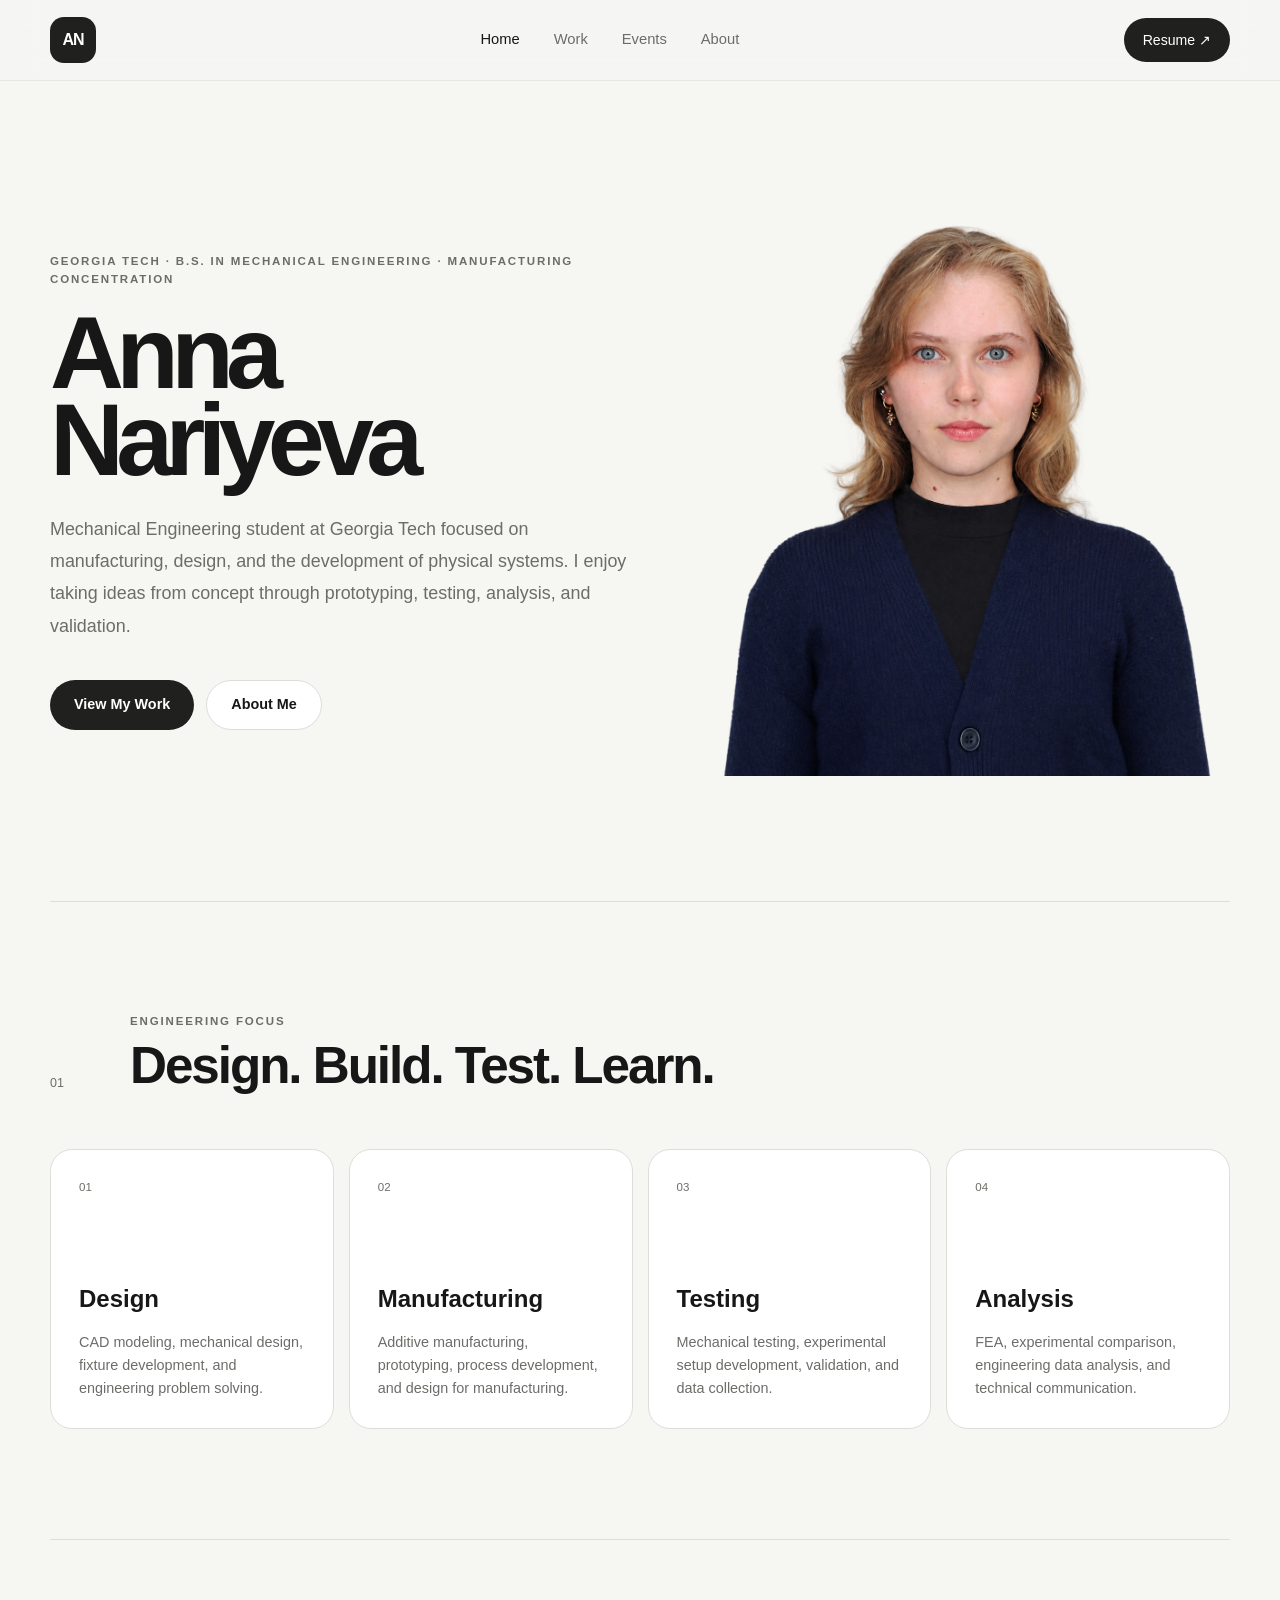
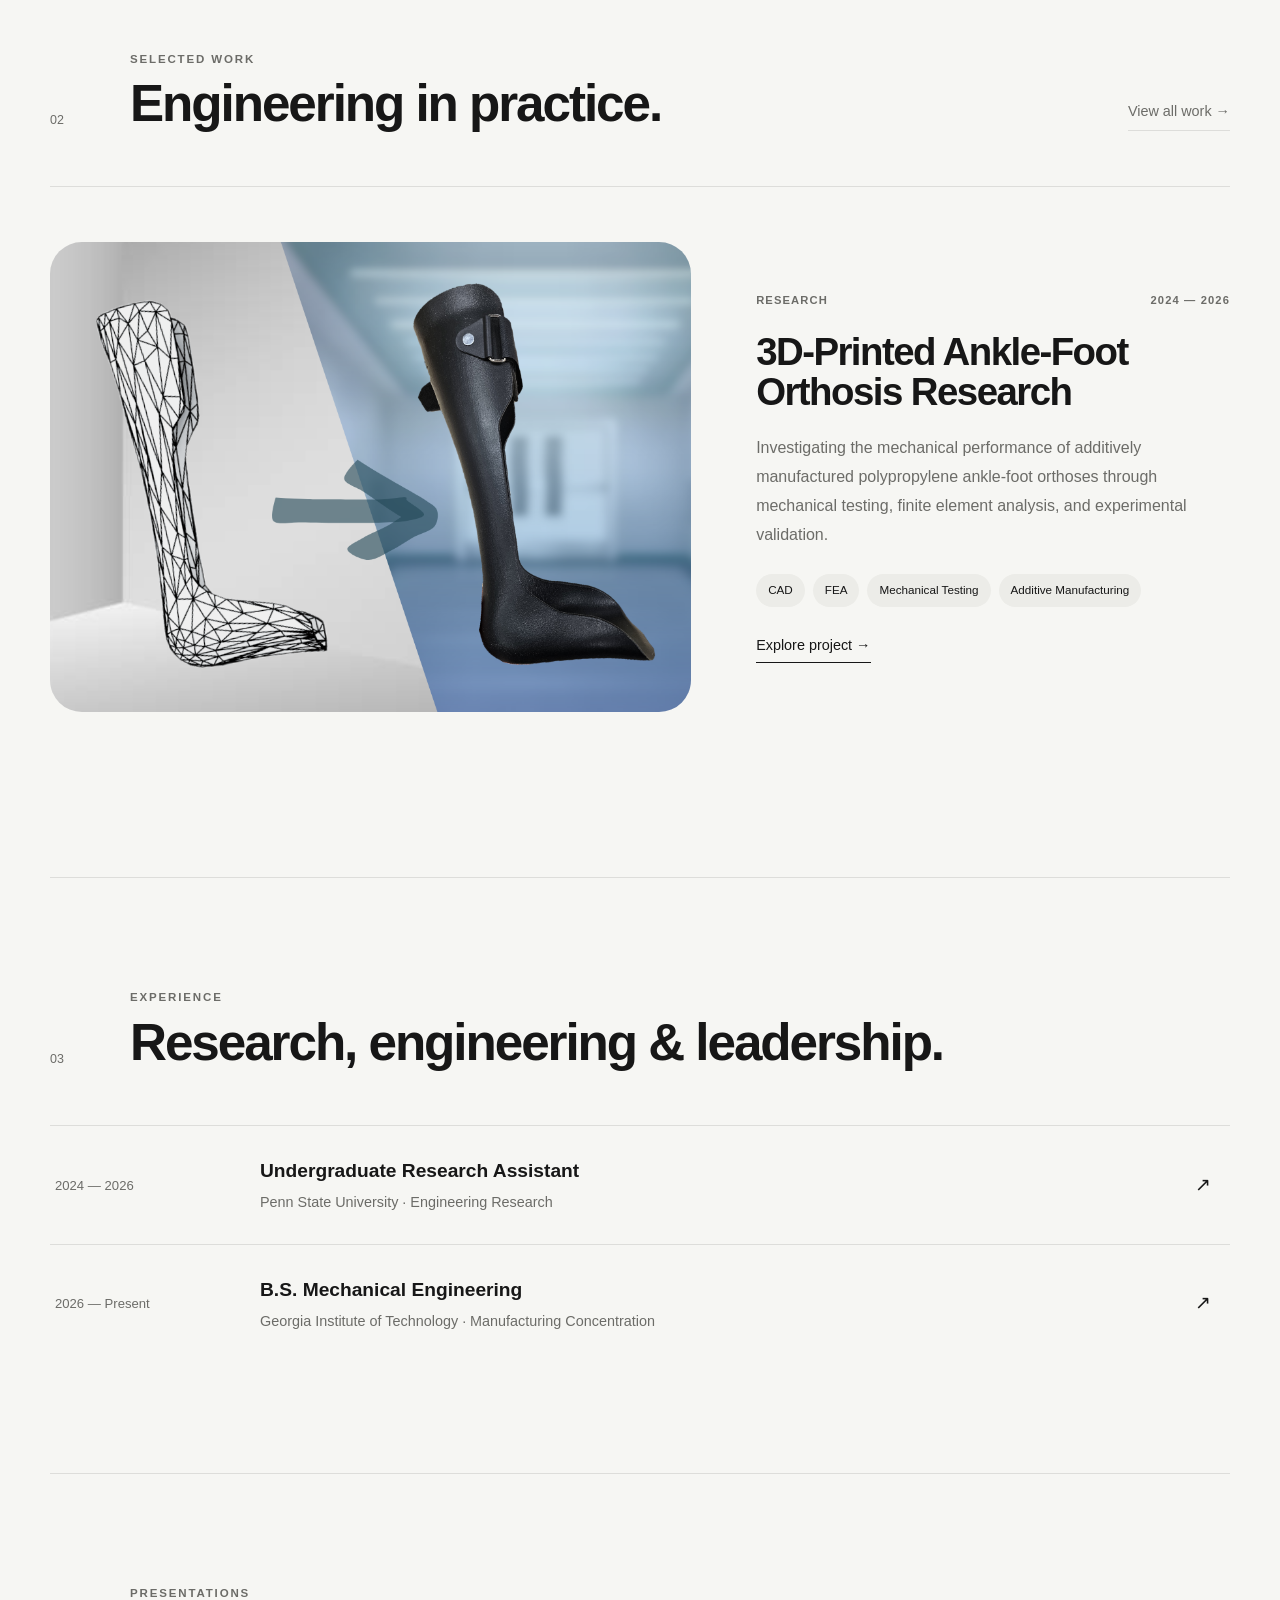
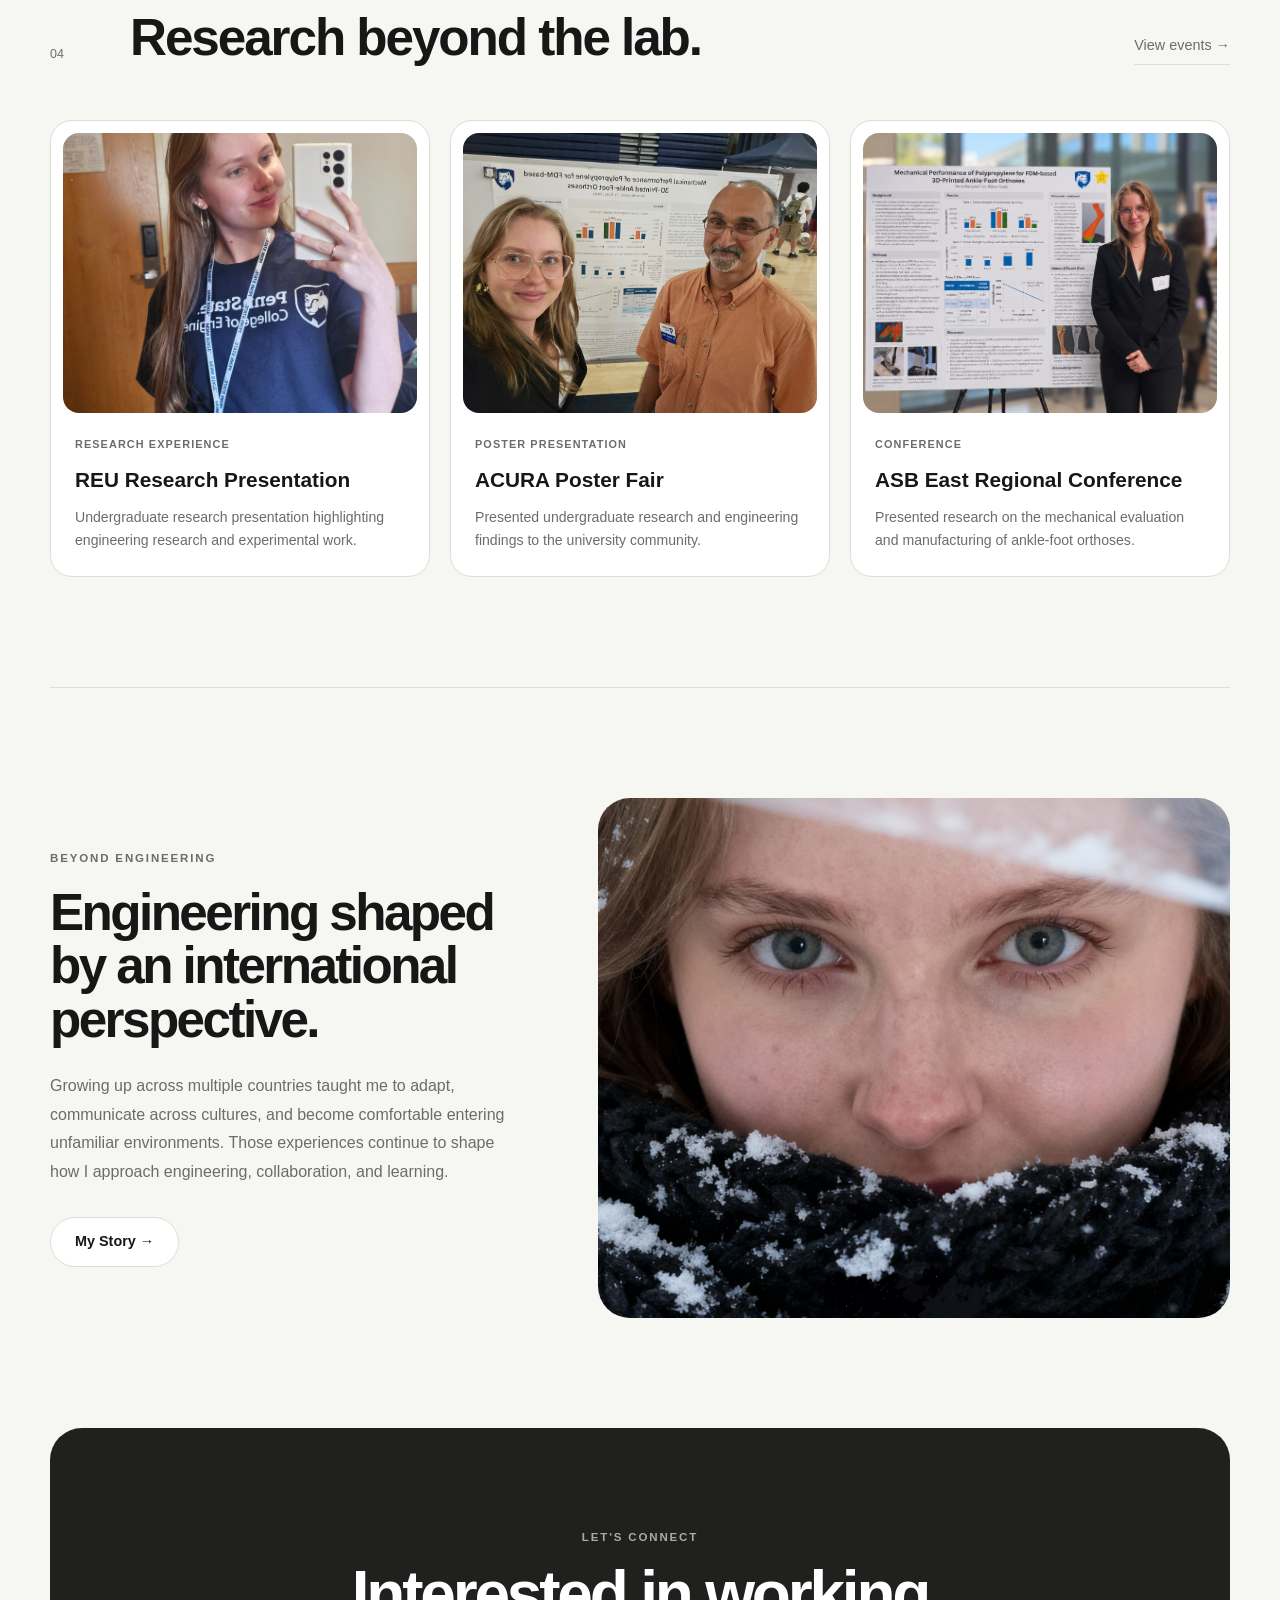
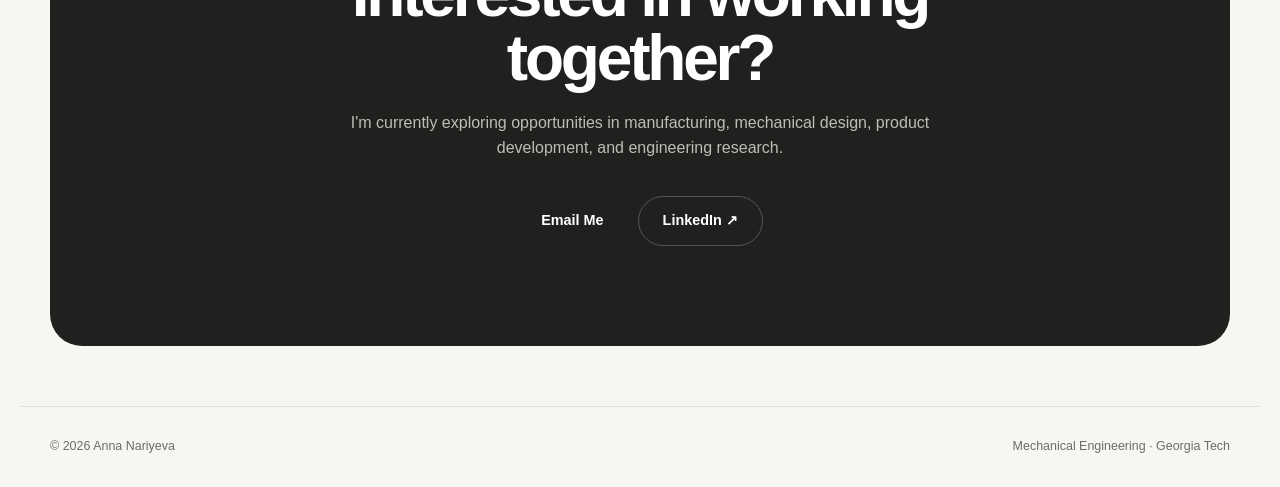
==== commit 5548a964: "Update index.html" ====
--- a/index.html
+++ b/index.html
@@ -62,7 +62,7 @@
             <div class="hero-content">
 
                 <p class="eyebrow">
-                    MECHANICAL ENGINEERING · MANUFACTURING
+                    GEORGIA TECH · B.S. in MECHANICAL ENGINEERING · MANUFACTURING CONCENTRATION
                 </p>
 
                 <h1>
@@ -76,19 +76,6 @@
                     I enjoy taking ideas from concept through prototyping, testing,
                     analysis, and validation.
                 </p>
-                <div class="hero-credentials">
-
-                    <span>Georgia Tech</span>
-                
-                    <span class="credential-dot">•</span>
-                
-                    <strong>B.S. Mechanical Engineering</strong>
-                
-                    <span class="credential-dot">•</span>
-                
-                    <span>Manufacturing Concentration</span>
-                
-                </div>
 
                 <div class="hero-buttons">
 
--- a/style.css
+++ b/style.css
@@ -293,15 +293,15 @@
 */
 
 .hero-image img {
-       width: 100%;
-       height: 100%;
-   
-       display: block;
-   
-       object-fit: contain;
-       object-position: center bottom;
-   
-       background: transparent;
+    width: 100%;
+    height: 650px;
+
+    display: block;
+
+    object-fit: contain;
+    object-position: center top;
+
+    background: transparent;
 }
 .project-image img,
 .event-image img,
@@ -373,6 +373,30 @@
     line-height: 1.8;
 }
 
+.hero-credentials {
+    display: flex;
+    flex-wrap: wrap;
+    align-items: center;
+
+    gap: 8px;
+
+    margin-top: 22px;
+
+    color: var(--muted);
+
+    font-size: 0.78rem;
+}
+
+.hero-credentials strong {
+    color: var(--text);
+
+    font-weight: 650;
+}
+
+.credential-dot {
+    color: var(--accent);
+}
+
 .hero-buttons {
     display: flex;
 
@@ -397,68 +421,13 @@
     position: relative;
 
     width: 100%;
-    height: 650px;
-
-    overflow: visible;
+    height: 570px;
+
+    overflow: hidden;
 
     background: transparent;
 
     border-radius: 0;
-}
-
-
-/* ========================================
-   HERO INFORMATION CARD
-======================================== */
-
-.hero-info-card {
-    position: absolute;
-
-    left: 36px;
-    bottom: 32px;
-
-    width: auto;
-    max-width: 330px;
-
-    z-index: 10;
-
-    display: flex;
-    flex-direction: column;
-
-    gap: 2px;
-
-    padding: 14px 18px;
-
-    background: rgba(246, 246, 243, 0.82);
-
-    backdrop-filter: blur(10px);
-    -webkit-backdrop-filter: blur(10px);
-
-    border: 1px solid rgba(0, 0, 0, 0.05);
-
-    border-radius: 14px;
-
-    box-shadow: none;
-}
-
-.hero-info-card span {
-    display: block;
-
-    color: var(--muted);
-
-    font-size: 0.7rem;
-}
-
-.hero-info-card strong {
-    display: block;
-
-    margin: 2px 0;
-
-    color: var(--text);
-
-    font-size: 0.9rem;
-
-    font-weight: 650;
 }
 
 
@@ -2156,16 +2125,6 @@
         height: 420px;
     }
 
-    .hero-info-card {
-    left: 18px;
-    right: auto;
-    bottom: 18px;
-
-    width: auto;
-    max-width: 300px;
-
-    padding: 14px 18px;
-   }
 
     .focus-grid {
         grid-template-columns: 1fr;
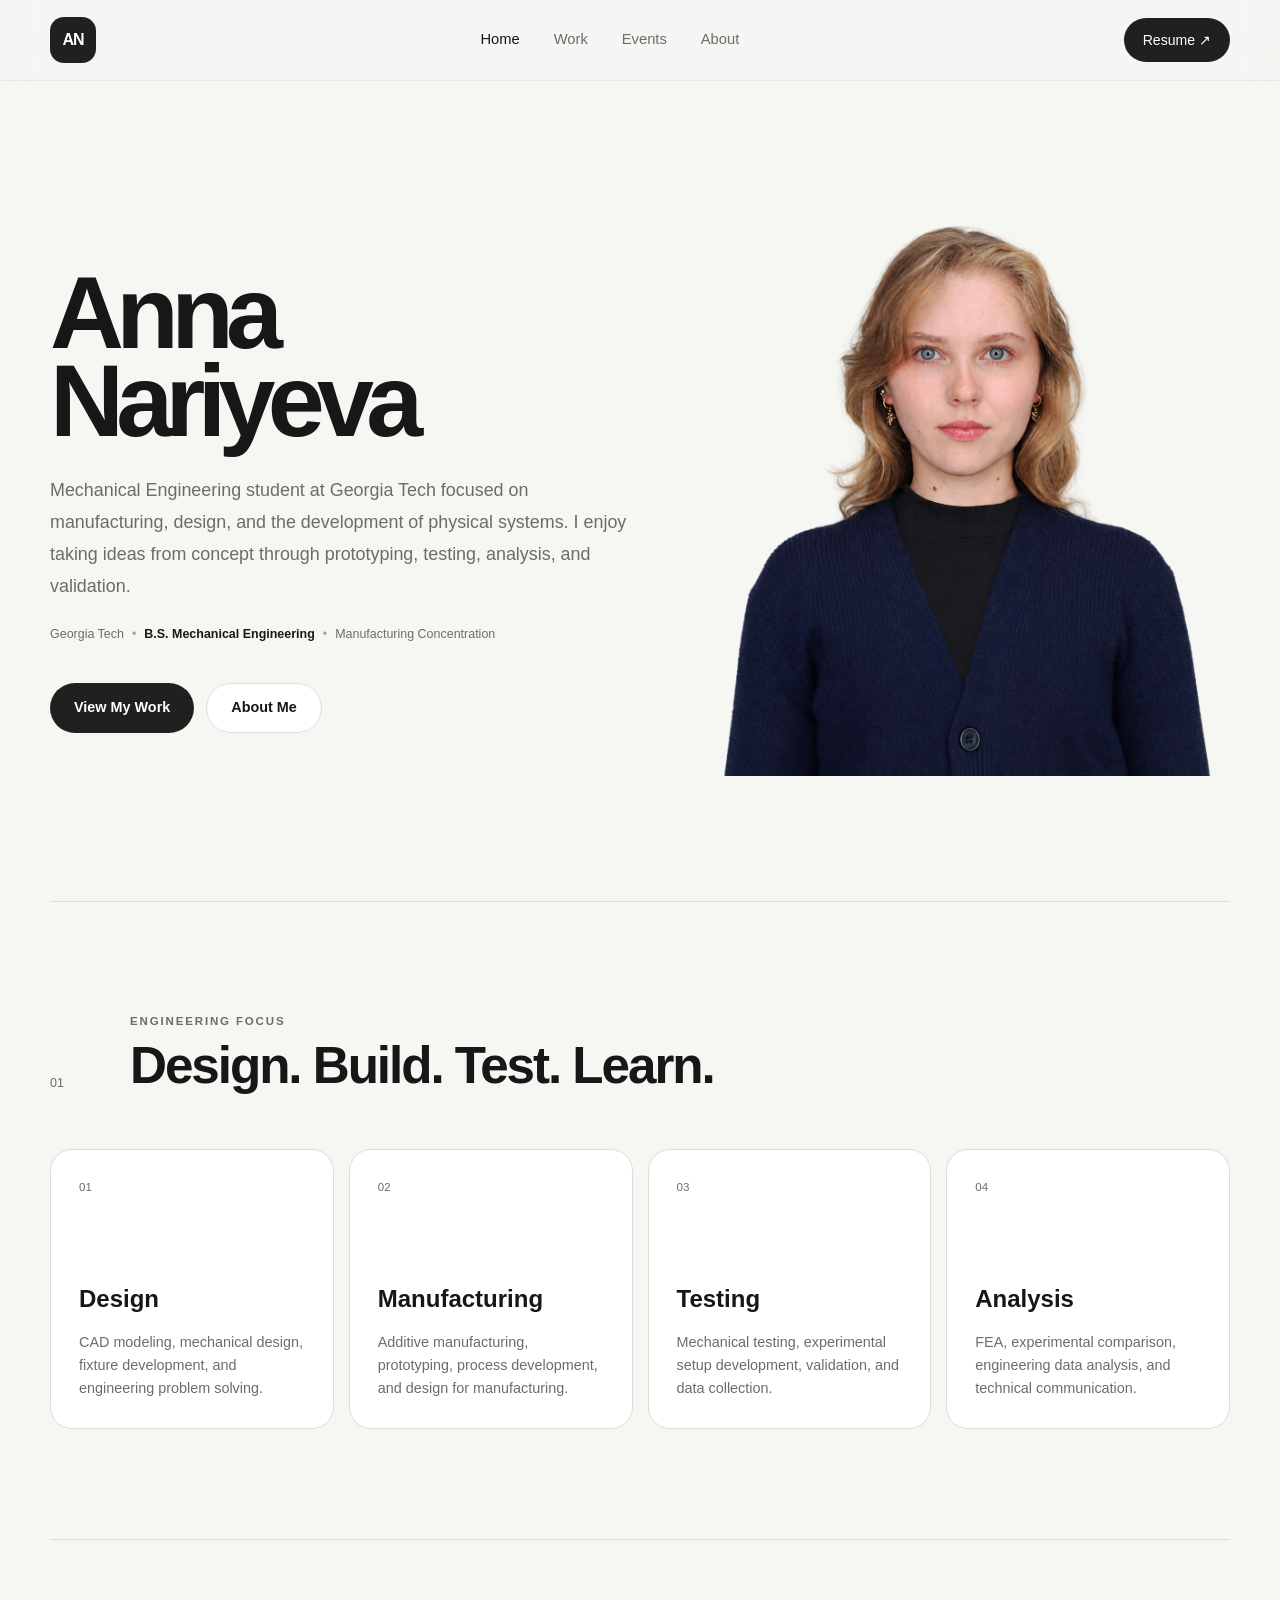
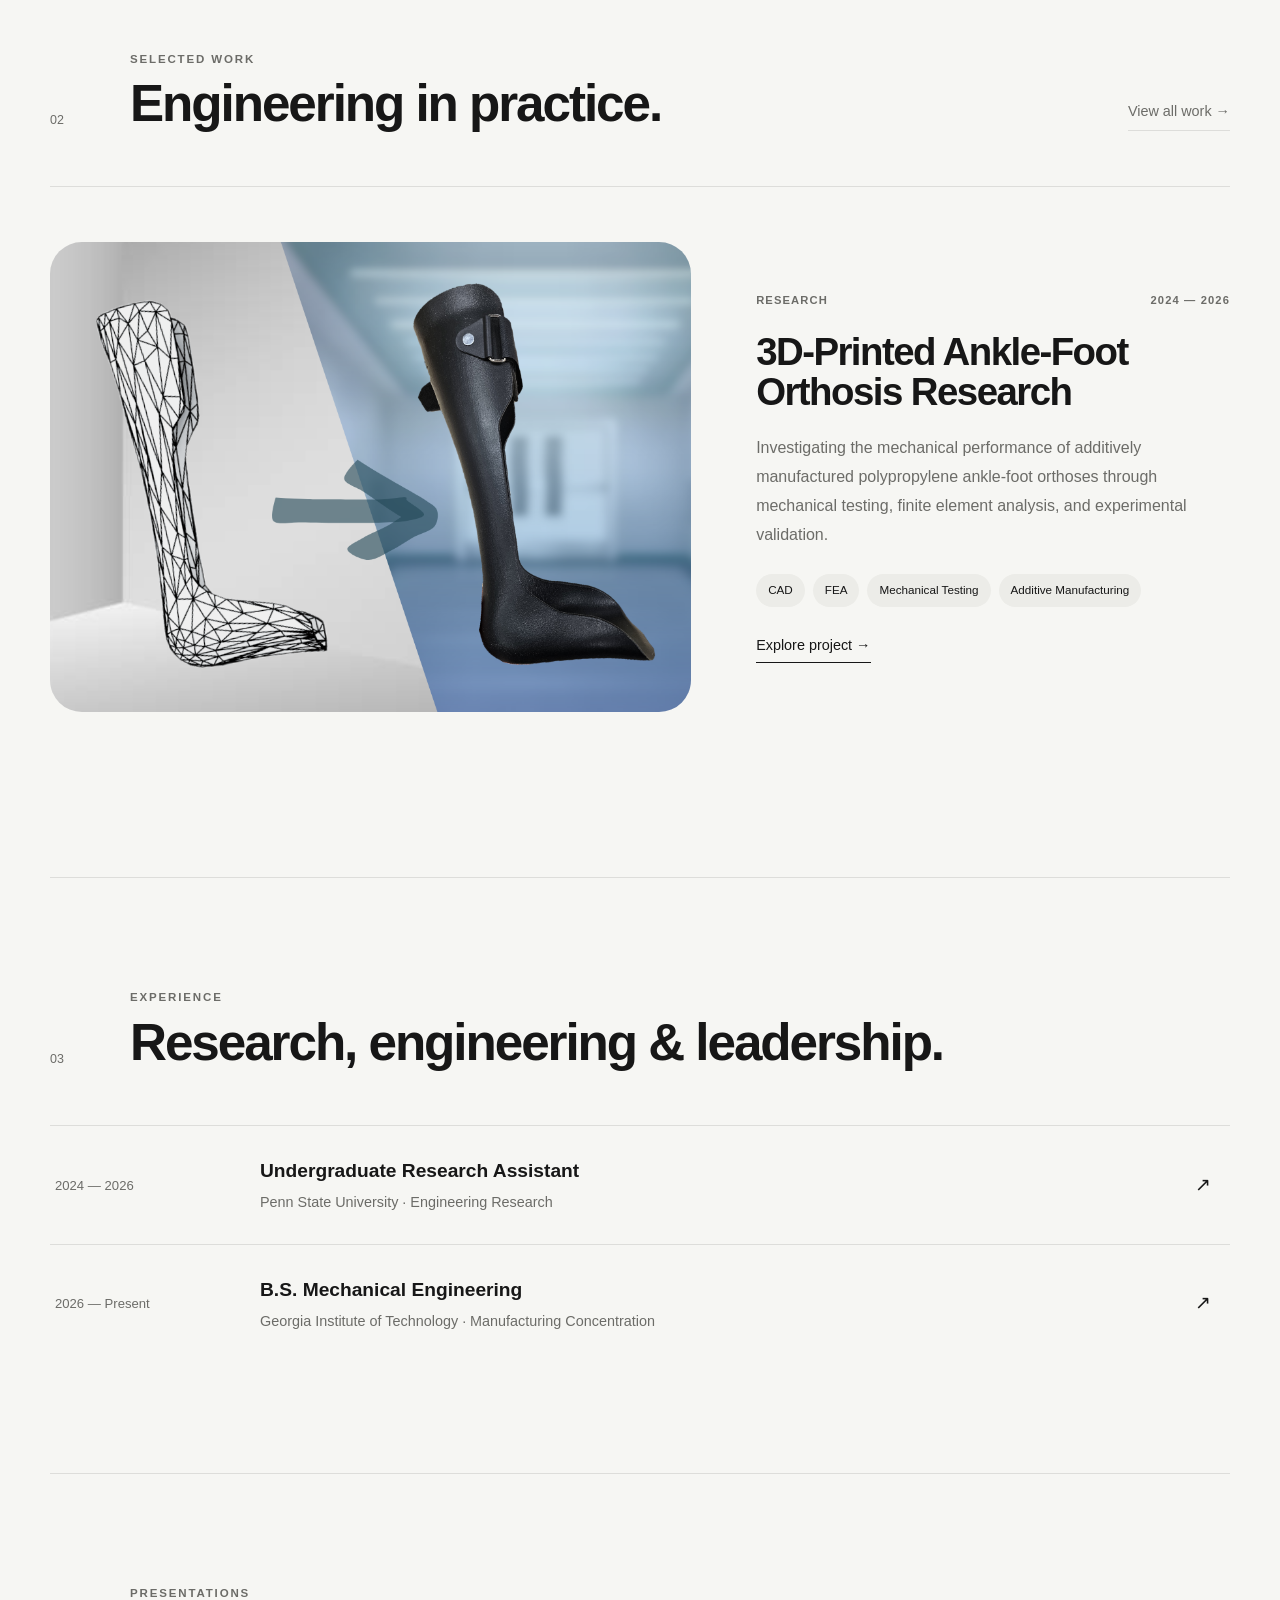
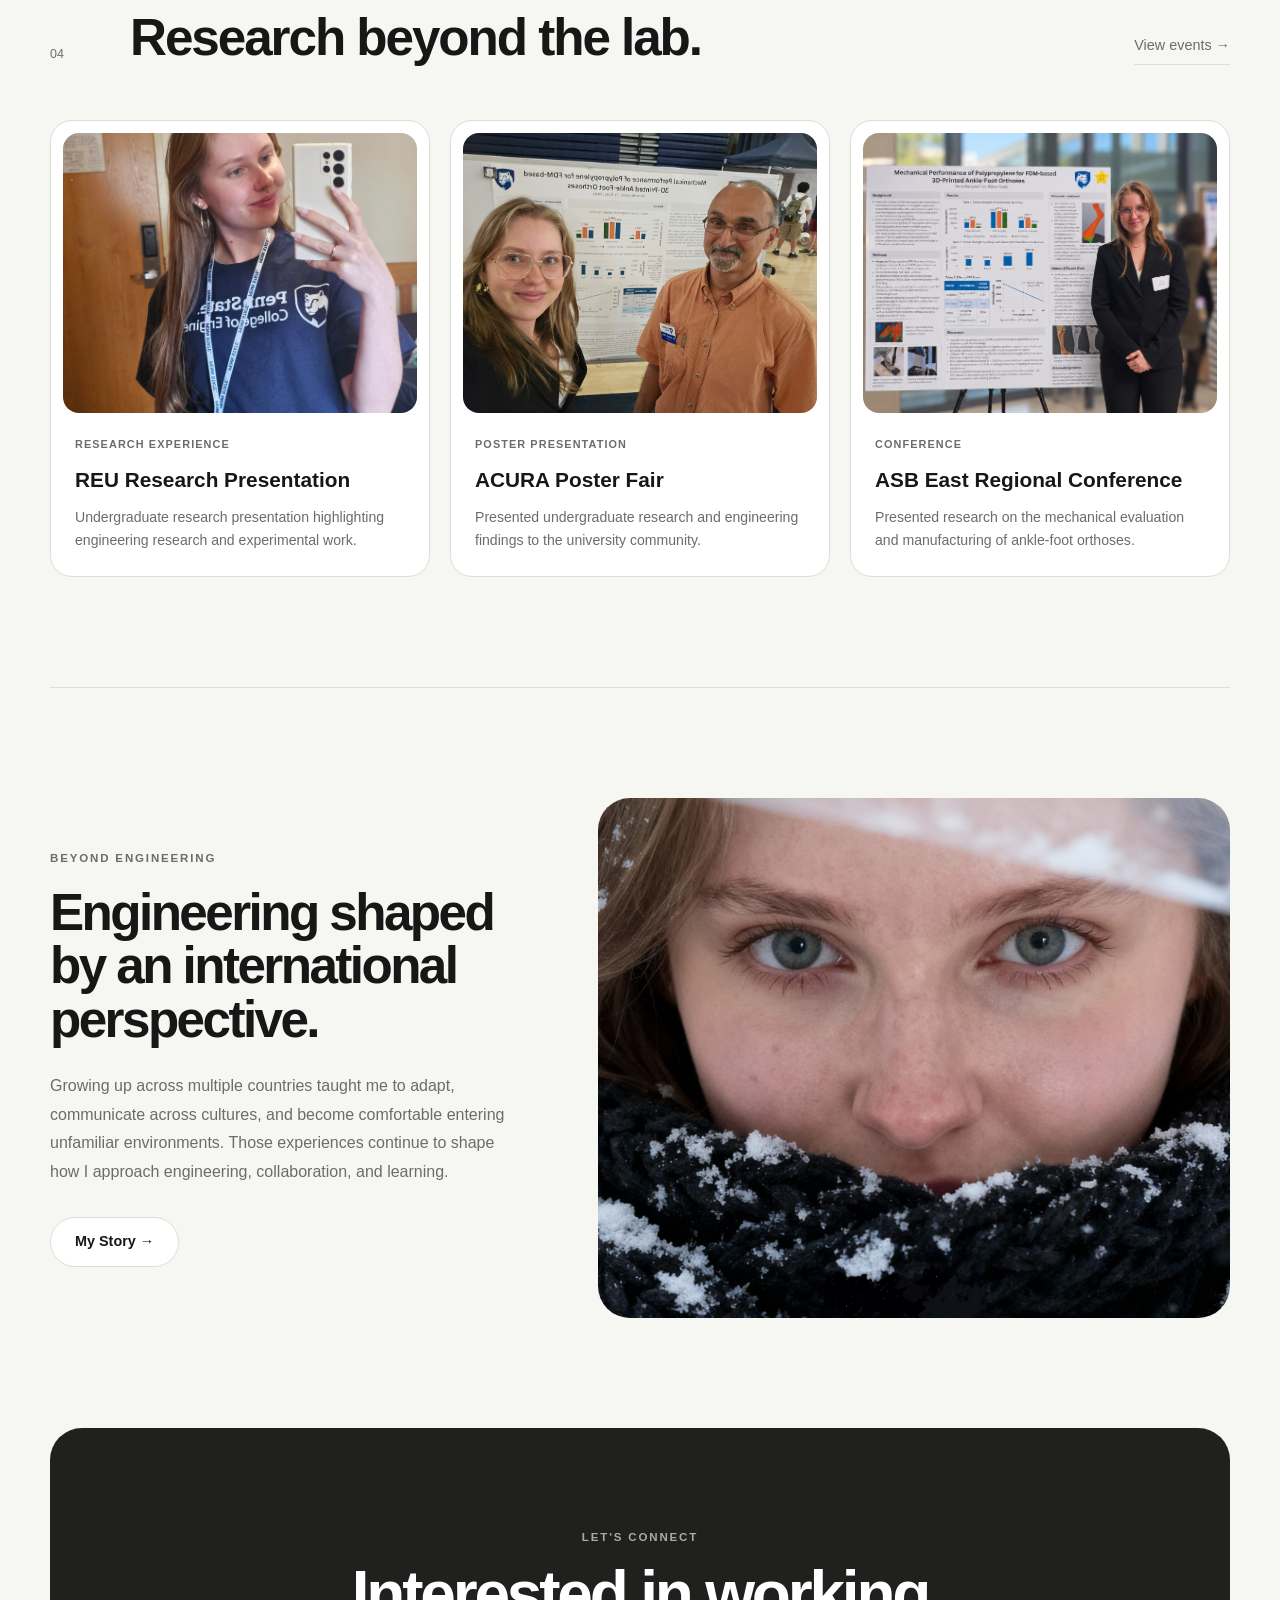
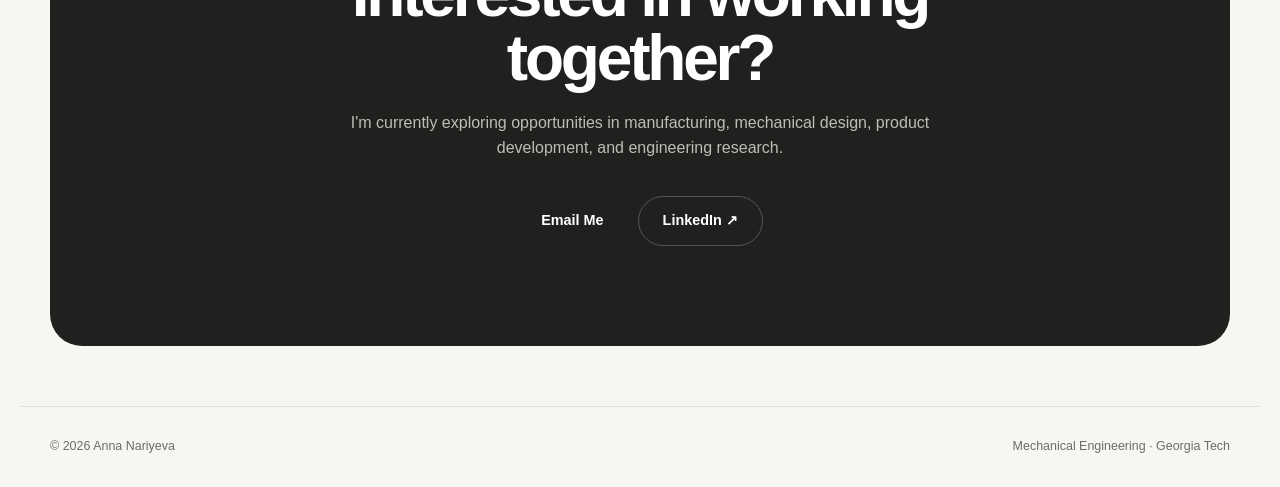
==== commit 6e336f55: "Update index.html" ====
--- a/index.html
+++ b/index.html
@@ -61,10 +61,6 @@
 
             <div class="hero-content">
 
-                <p class="eyebrow">
-                    GEORGIA TECH · B.S. in MECHANICAL ENGINEERING · MANUFACTURING CONCENTRATION
-                </p>
-
                 <h1>
                     Anna<br>
                     Nariyeva
@@ -76,6 +72,19 @@
                     I enjoy taking ideas from concept through prototyping, testing,
                     analysis, and validation.
                 </p>
+                <div class="hero-credentials">
+
+                    <span>Georgia Tech</span>
+                
+                    <span class="credential-dot">•</span>
+                
+                    <strong>B.S. Mechanical Engineering</strong>
+                
+                    <span class="credential-dot">•</span>
+                
+                    <span>Manufacturing Concentration</span>
+                
+                </div>
 
                 <div class="hero-buttons">
 
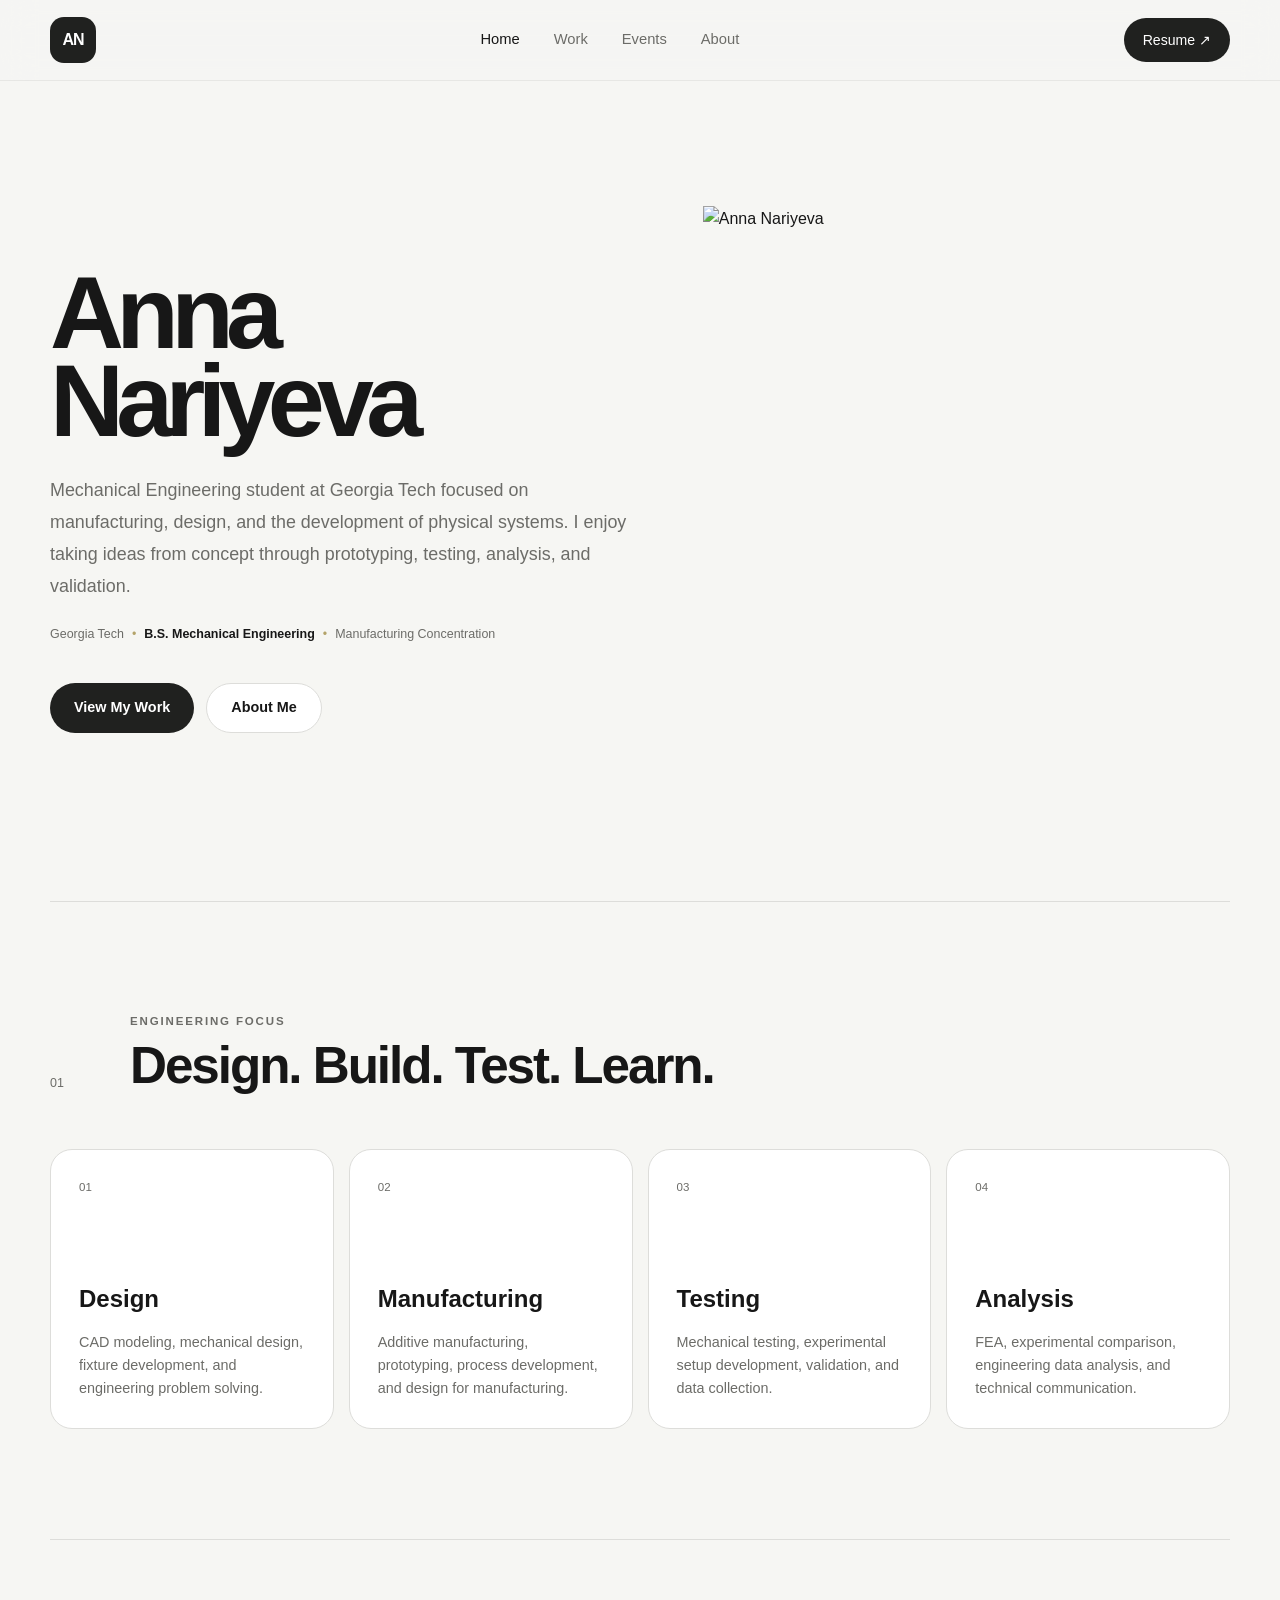
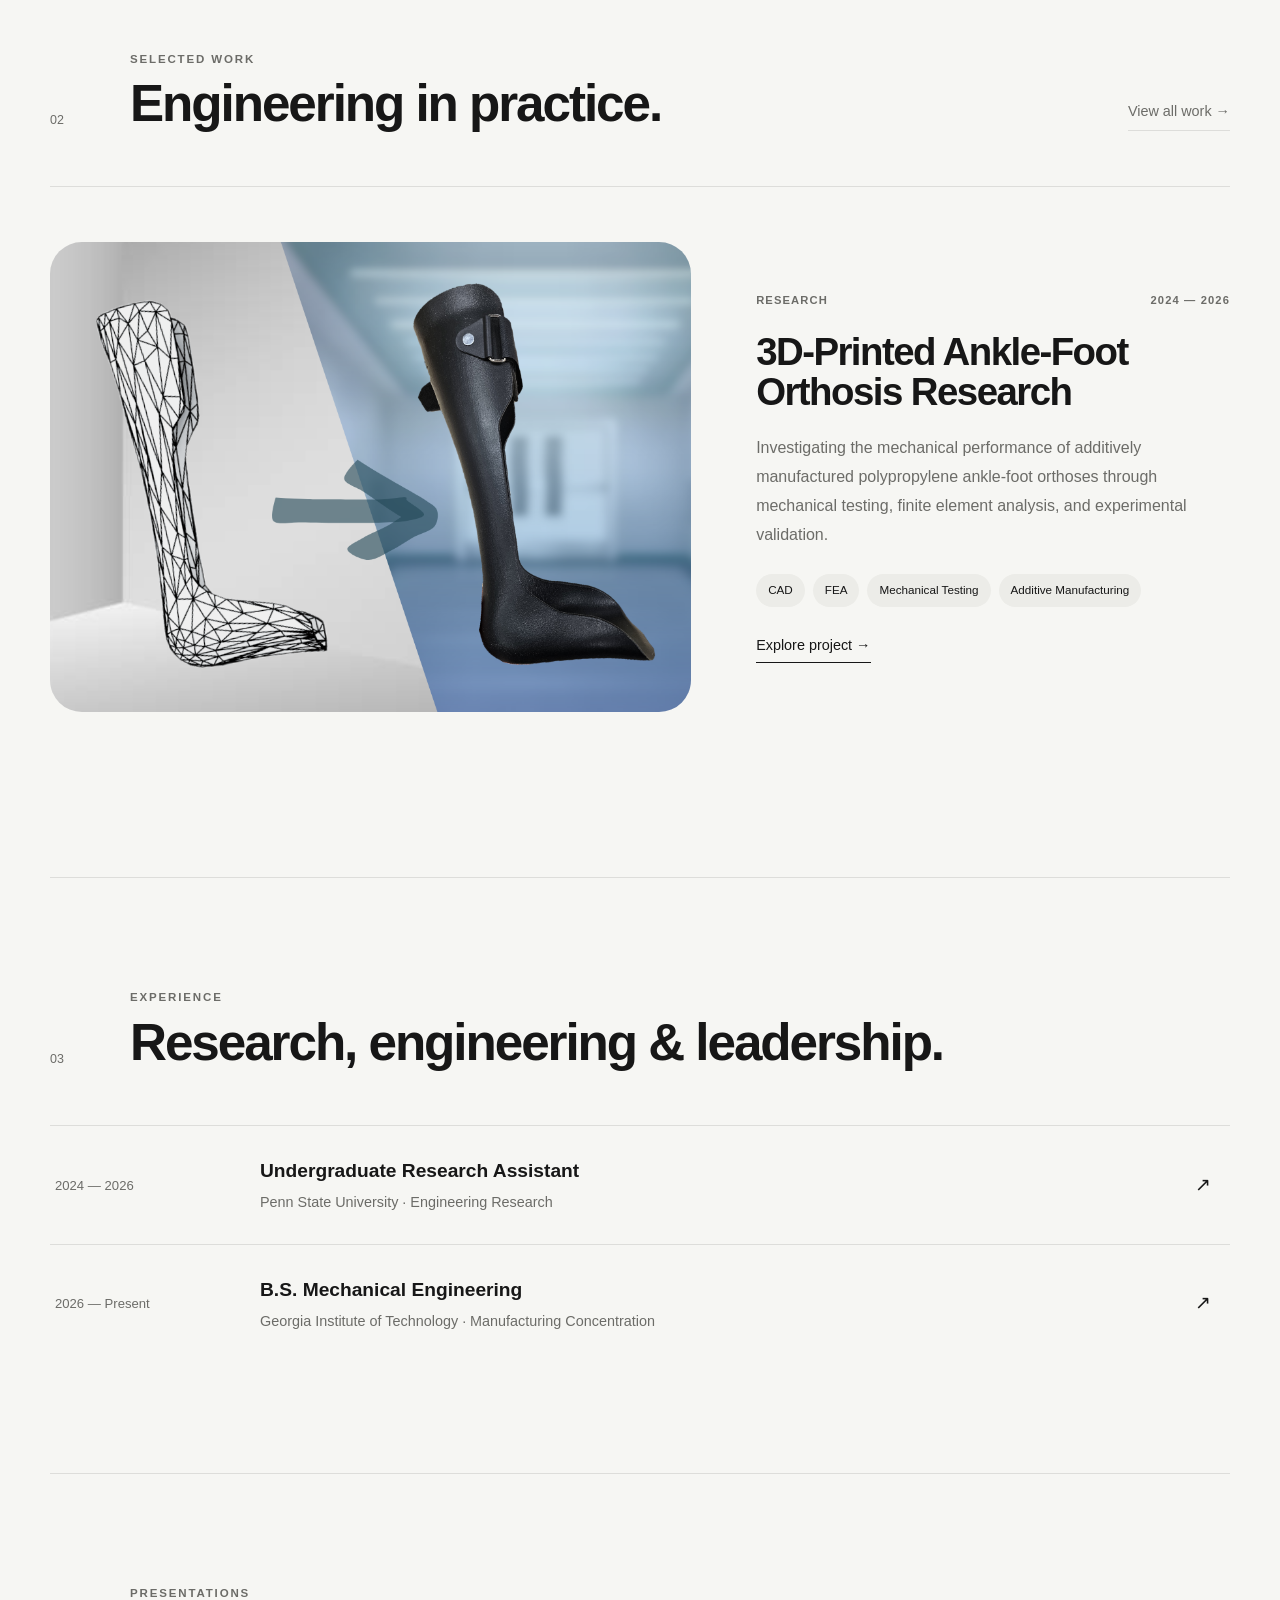
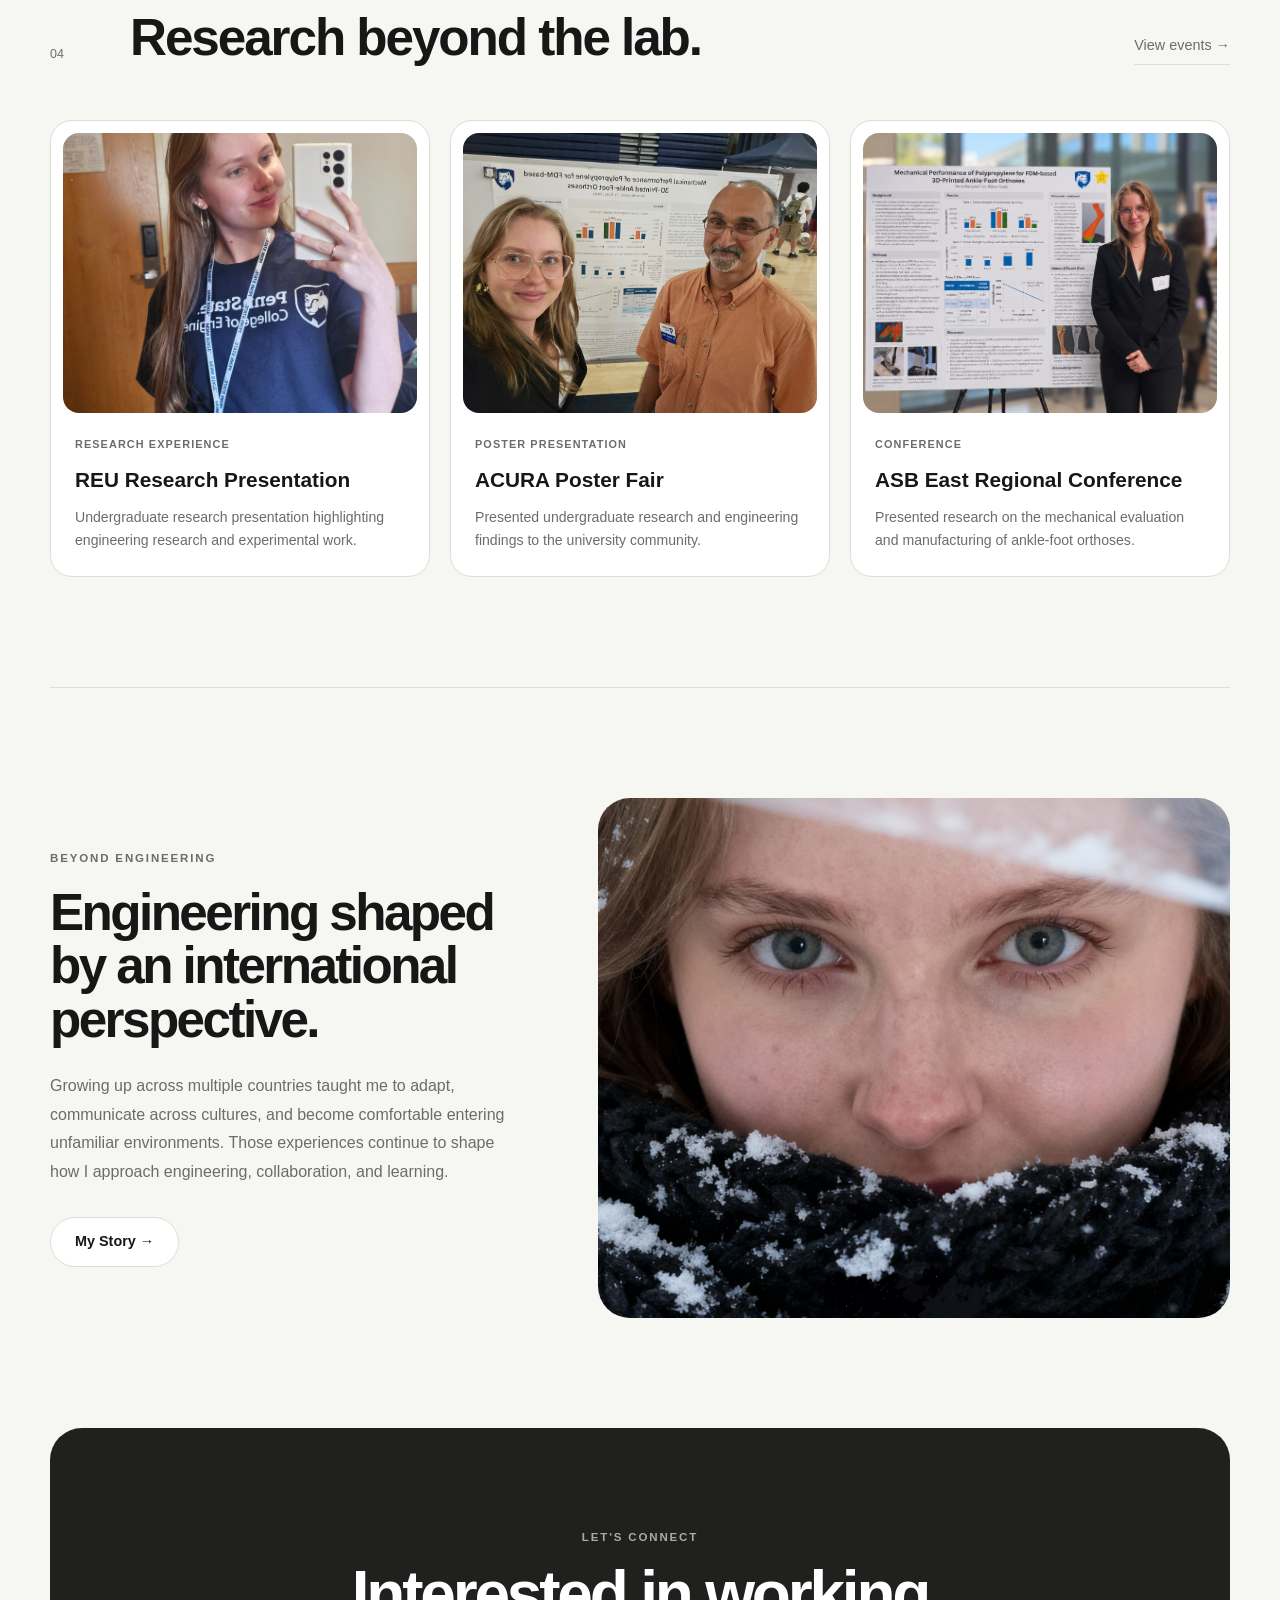
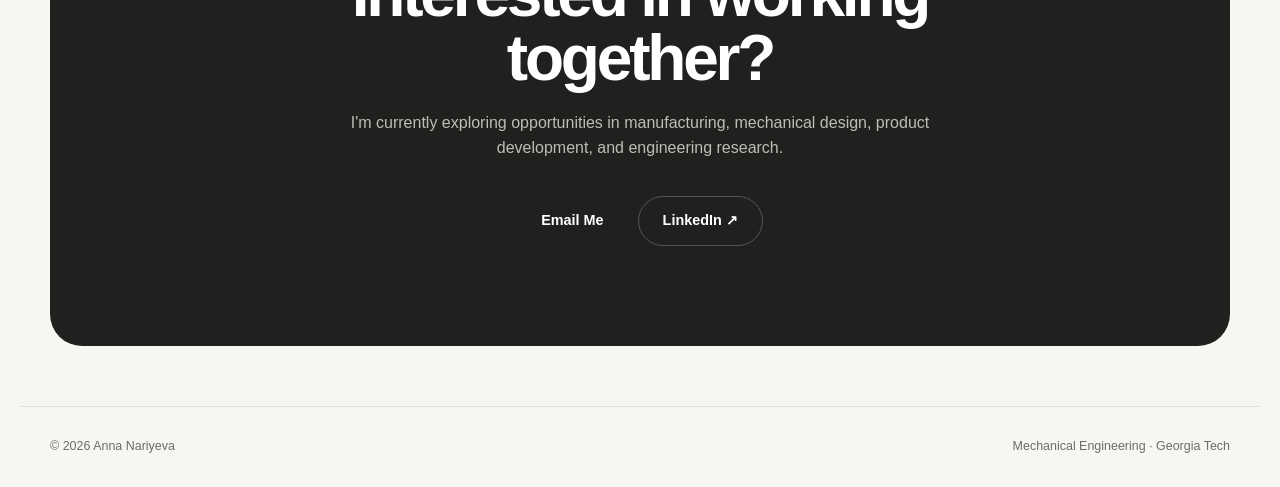
==== commit 4f781b6b: "Update index.html" ====
--- a/index.html
+++ b/index.html
@@ -114,7 +114,7 @@
                 <div class="hero-image">
 
                     <img
-                        src="thum1.png"
+                        src="idpic.png"
                         alt="Anna Nariyeva"
                     >
 
--- a/style.css
+++ b/style.css
@@ -312,7 +312,6 @@
 .work-card-image img,
 .event-large-image img,
 .event-photo-grid .image-placeholder img,
-.about-hero-image img,
 .story-image-large img,
 .story-small-images .image-placeholder img,
 .story-engineering-image img,
@@ -1549,9 +1548,9 @@
 
     display: grid;
 
-    grid-template-columns: 1.05fr 0.95fr;
-
-    gap: 70px;
+    grid-template-columns: 0.95fr 1.05fr;
+
+    gap: 55px;
 
     align-items: center;
 }
@@ -1587,14 +1586,22 @@
 
 .about-hero-image {
     width: 100%;
-    height: 620px;
+    height: 670px;
 
     overflow: hidden;
 
     border-radius: var(--radius-large);
 }
 
-
+.about-hero-image img {
+    width: 100%;
+    height: 100%;
+
+    object-fit: cover;
+    object-position: center;
+
+    transform: scale(1.06);
+}
 /* ========================================
    STORY INTRO
 ======================================== */
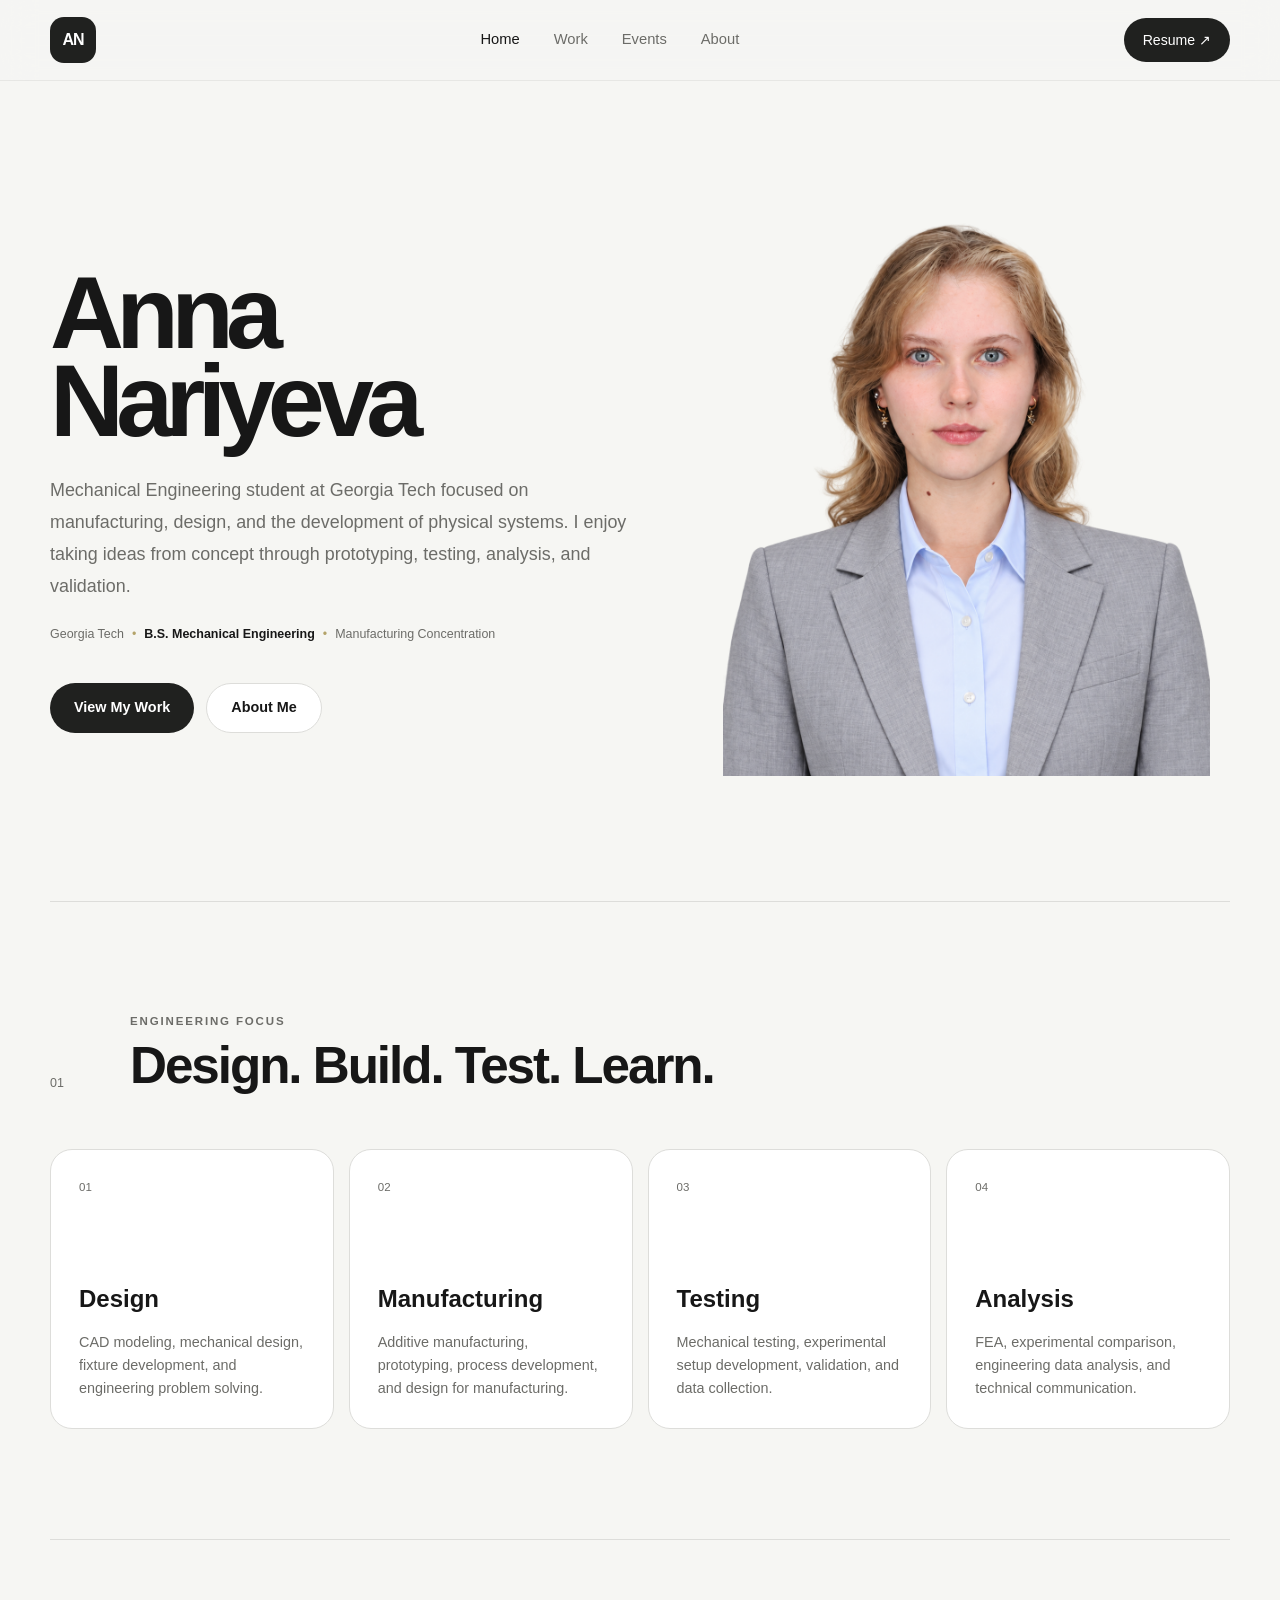
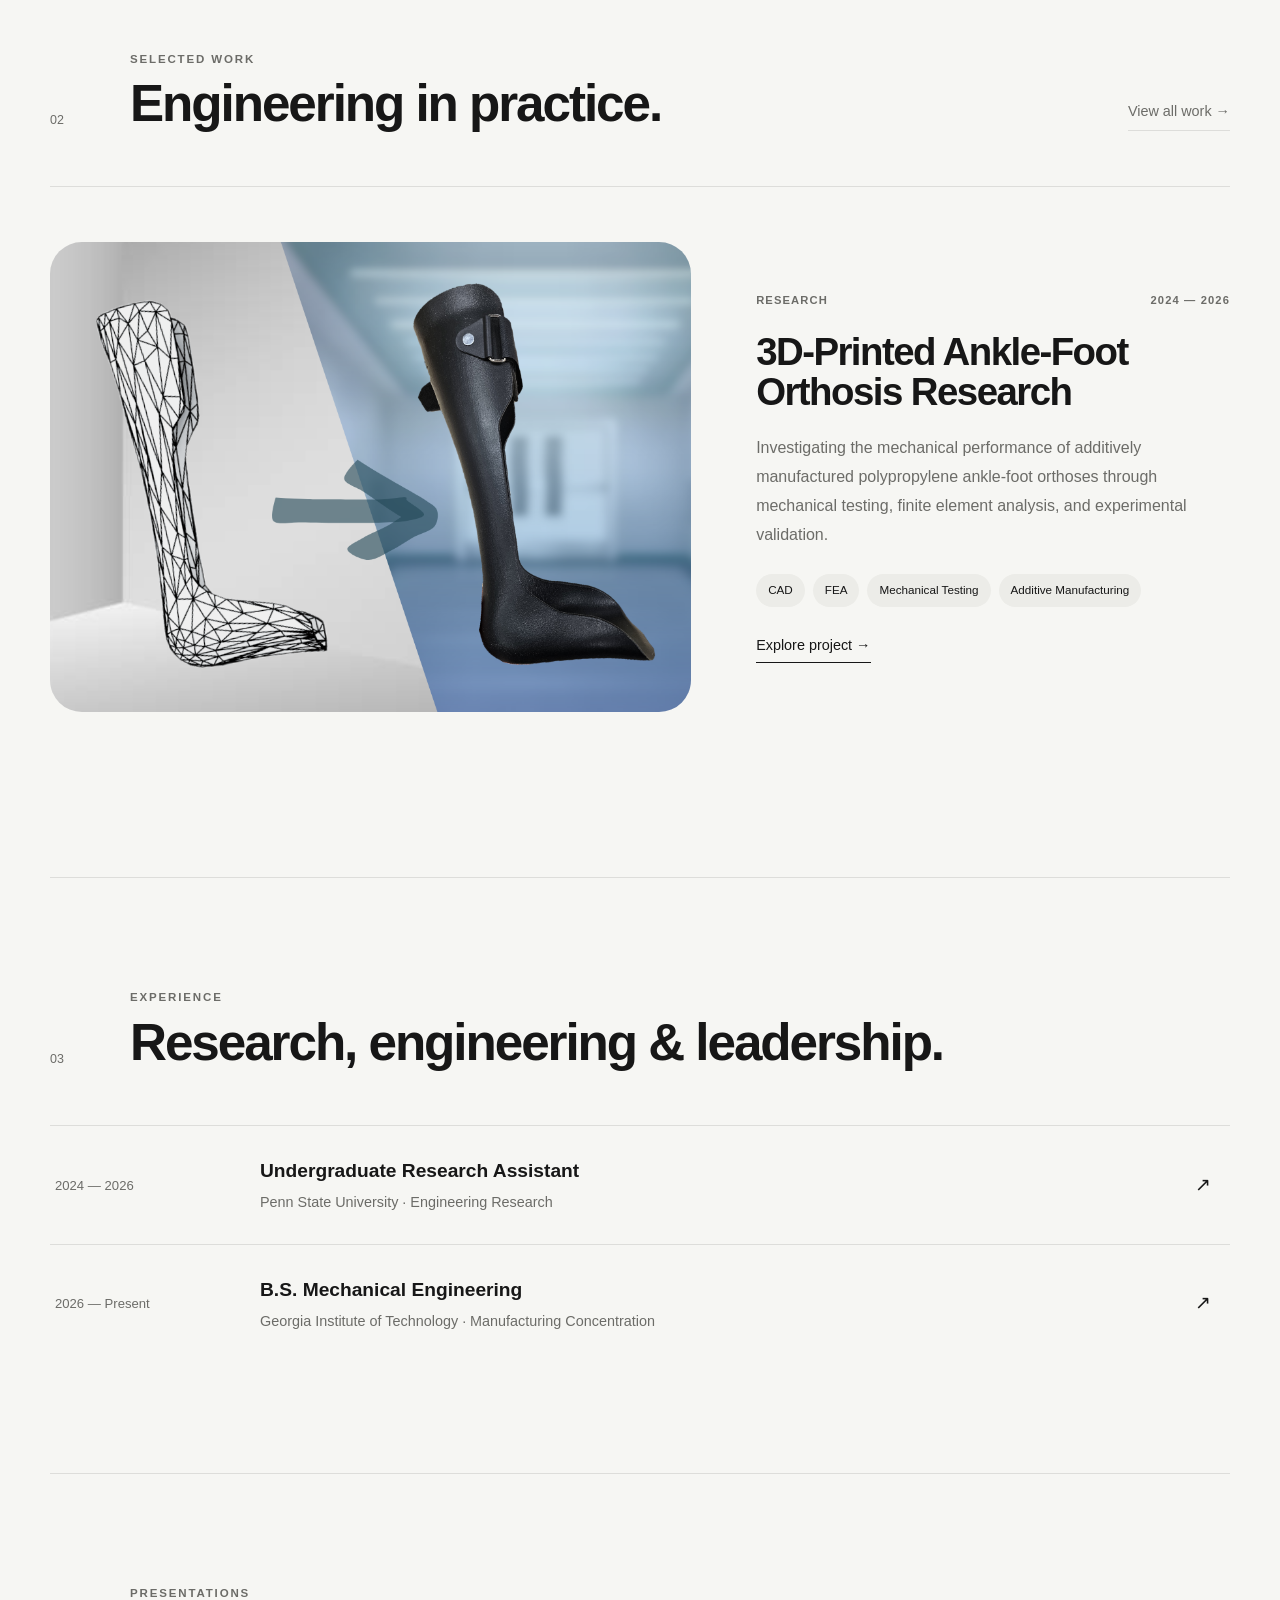
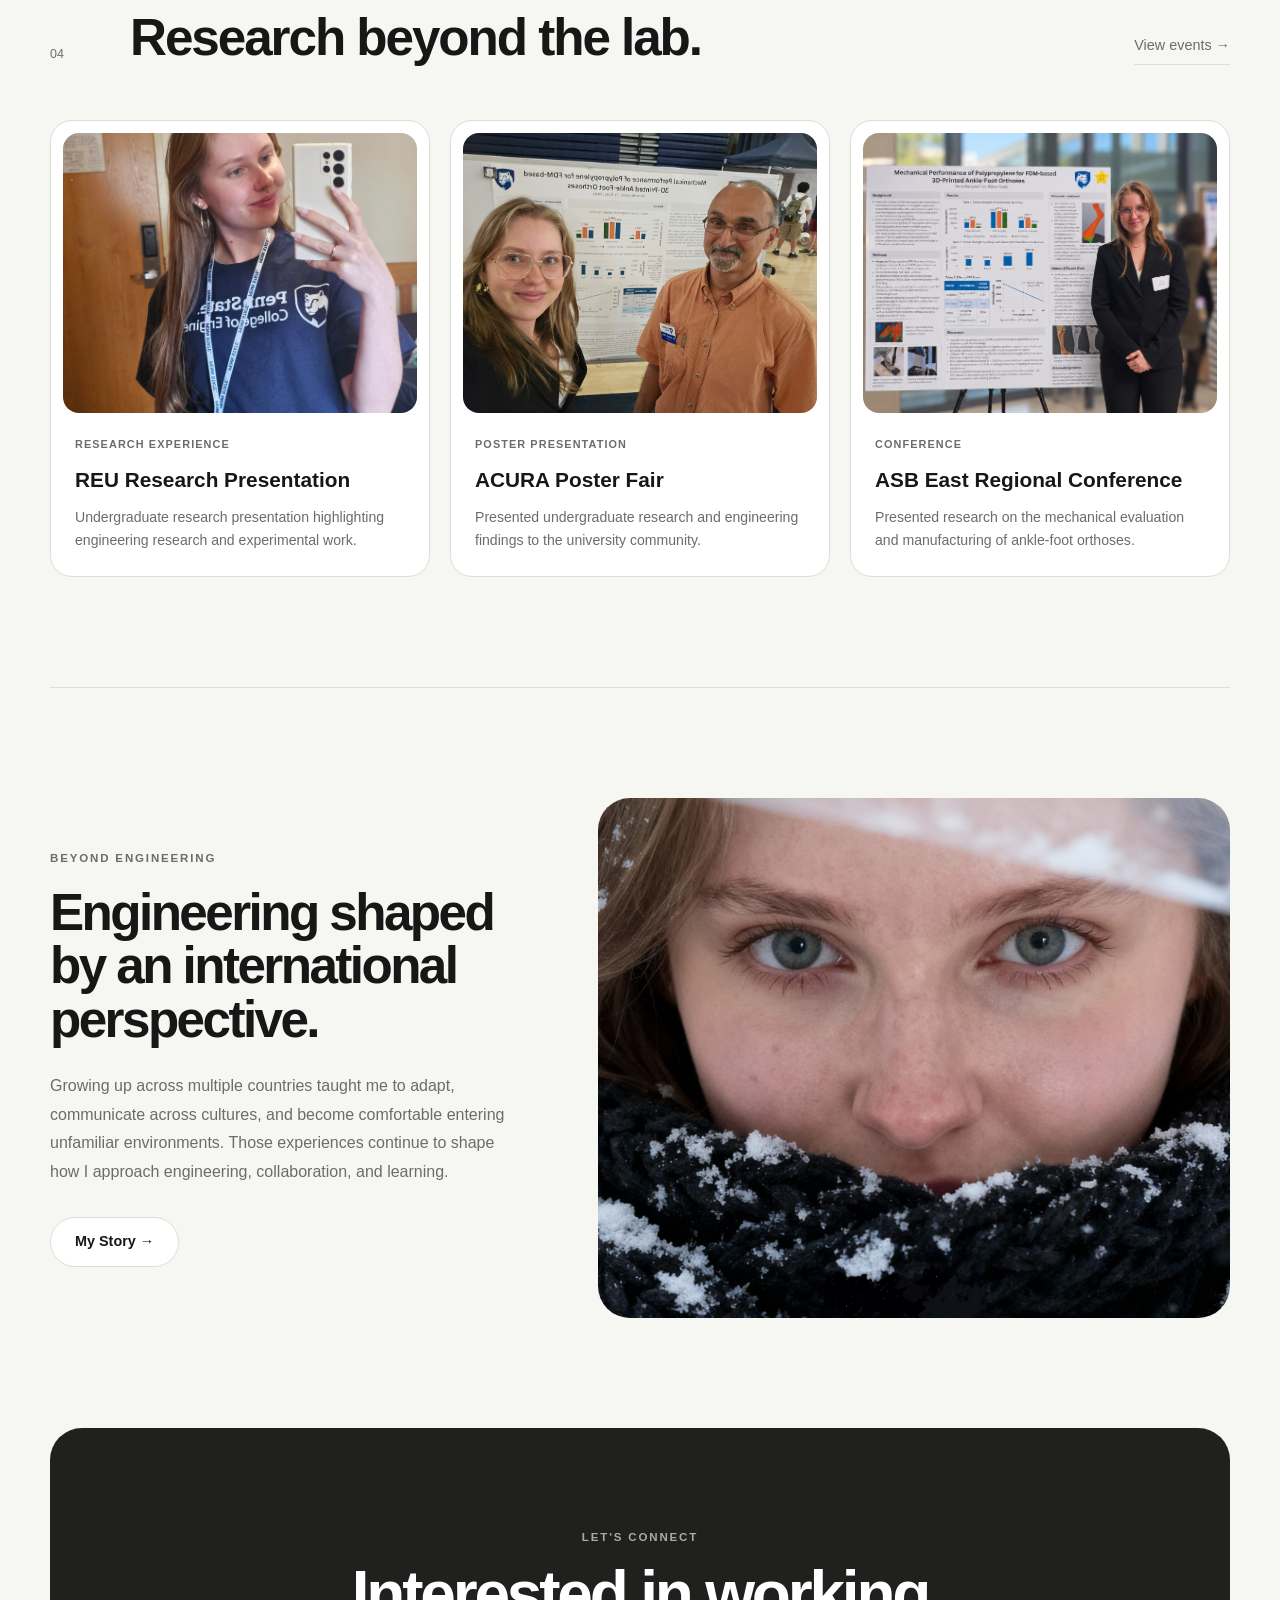
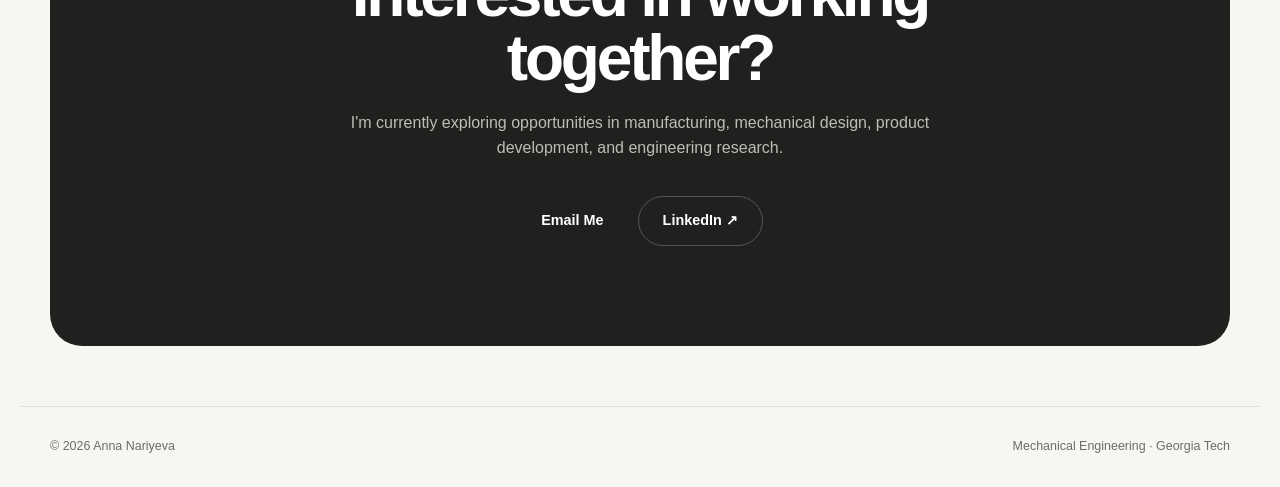
==== commit 88bf1d27: "Update index.html" ====
--- a/index.html
+++ b/index.html
@@ -114,7 +114,7 @@
                 <div class="hero-image">
 
                     <img
-                        src="idpic.png"
+                        src="id.png"
                         alt="Anna Nariyeva"
                     >
 
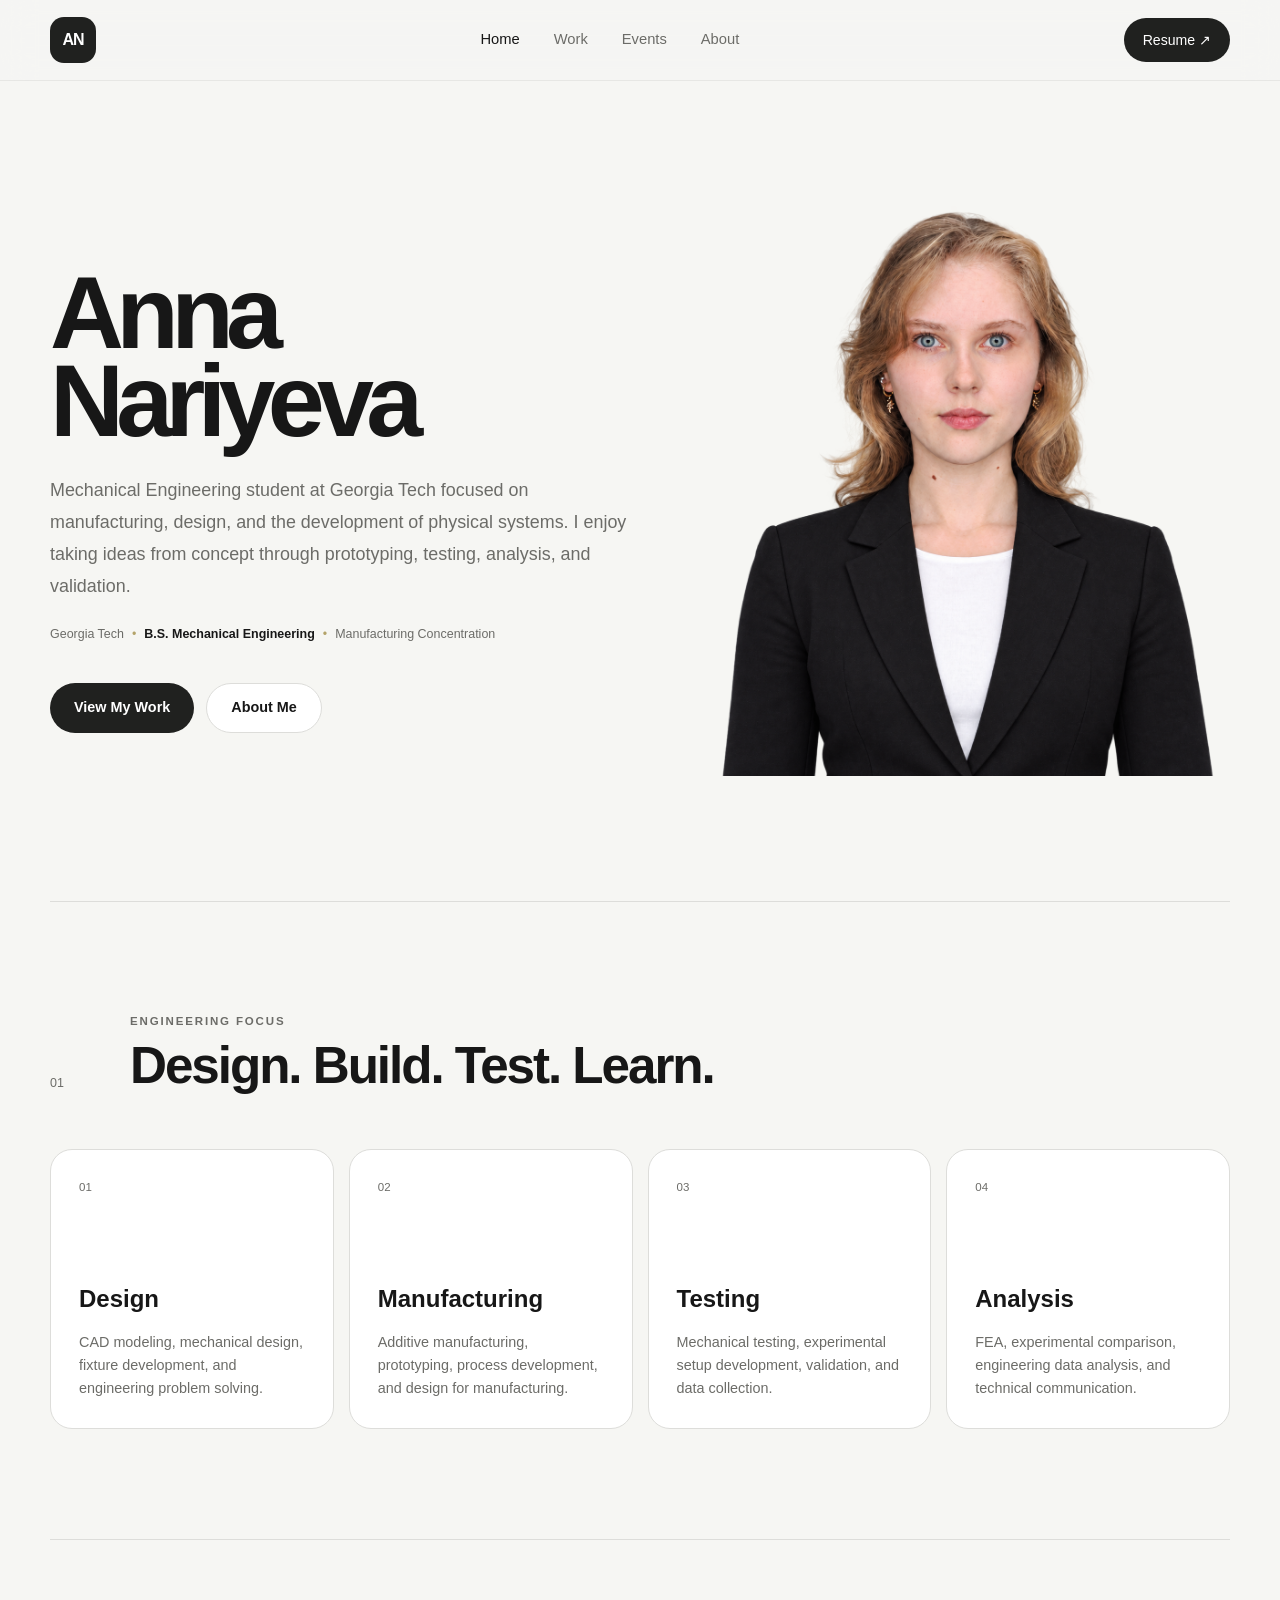
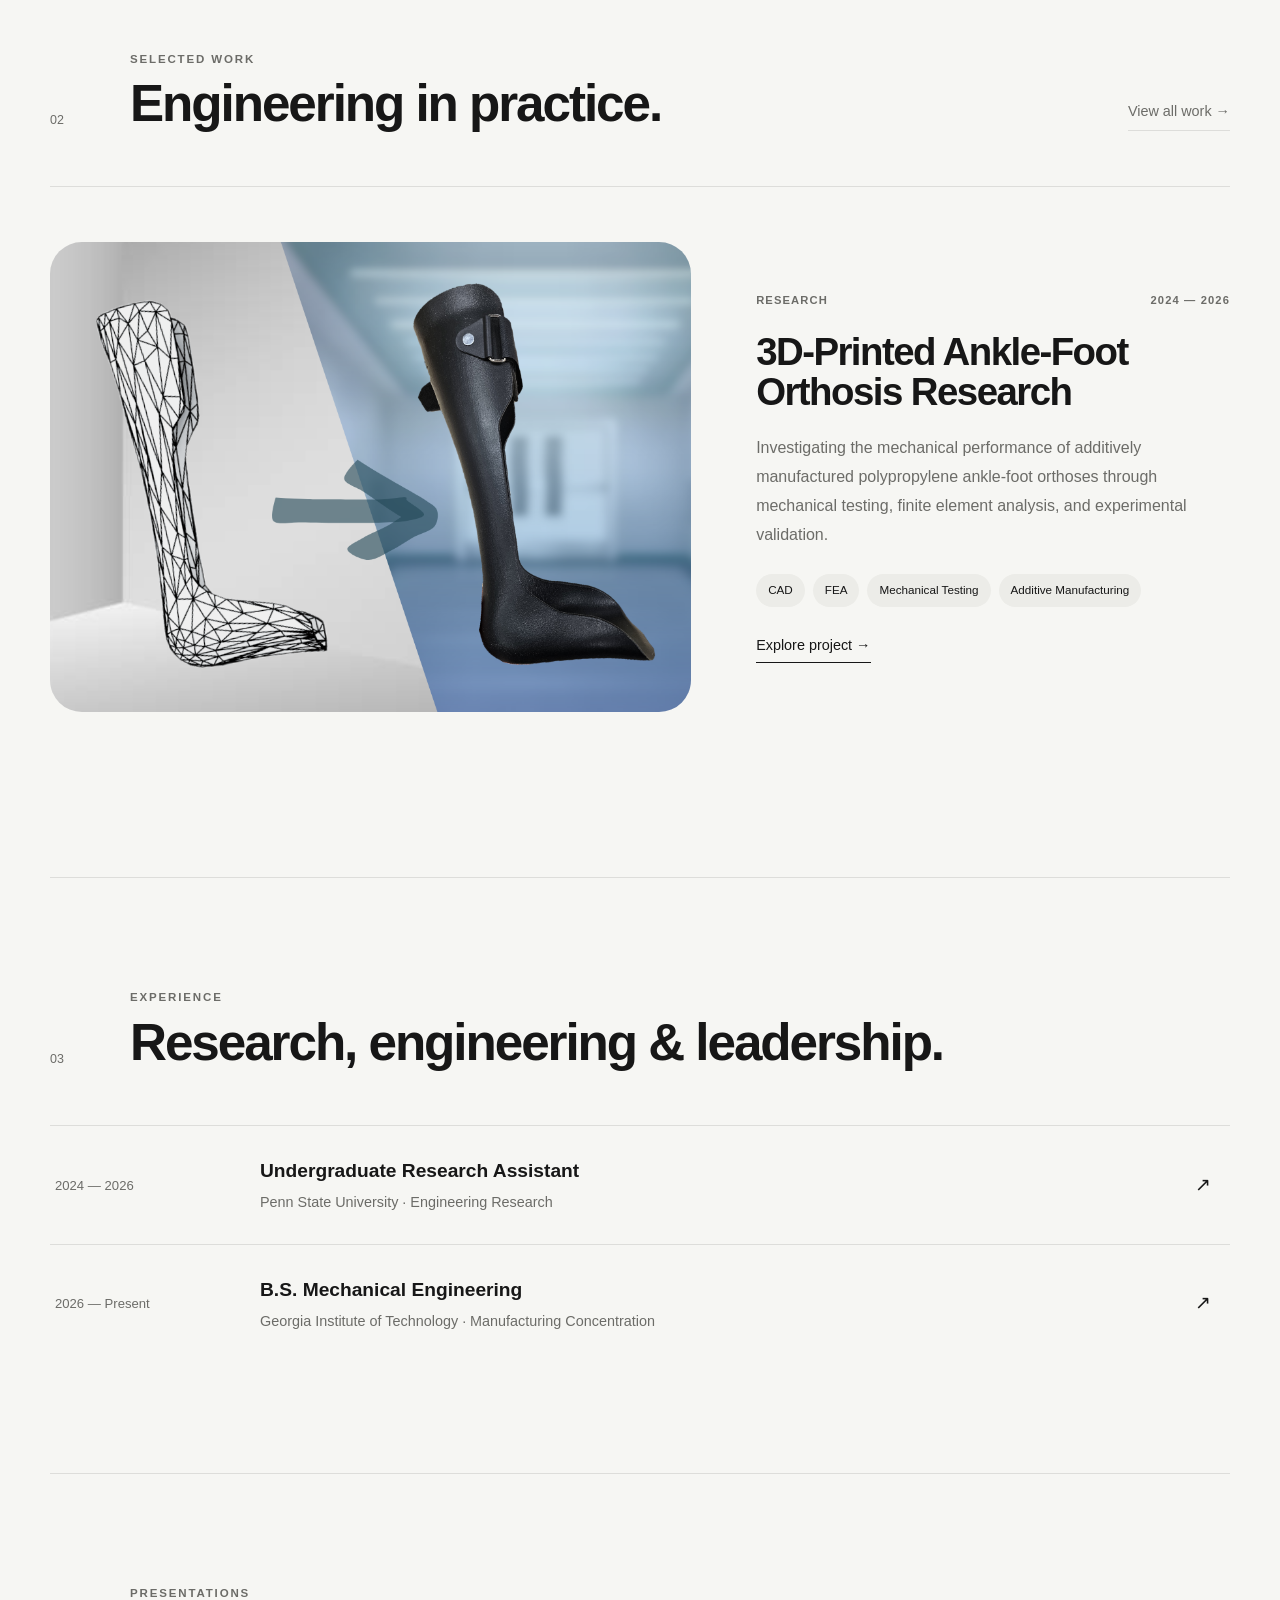
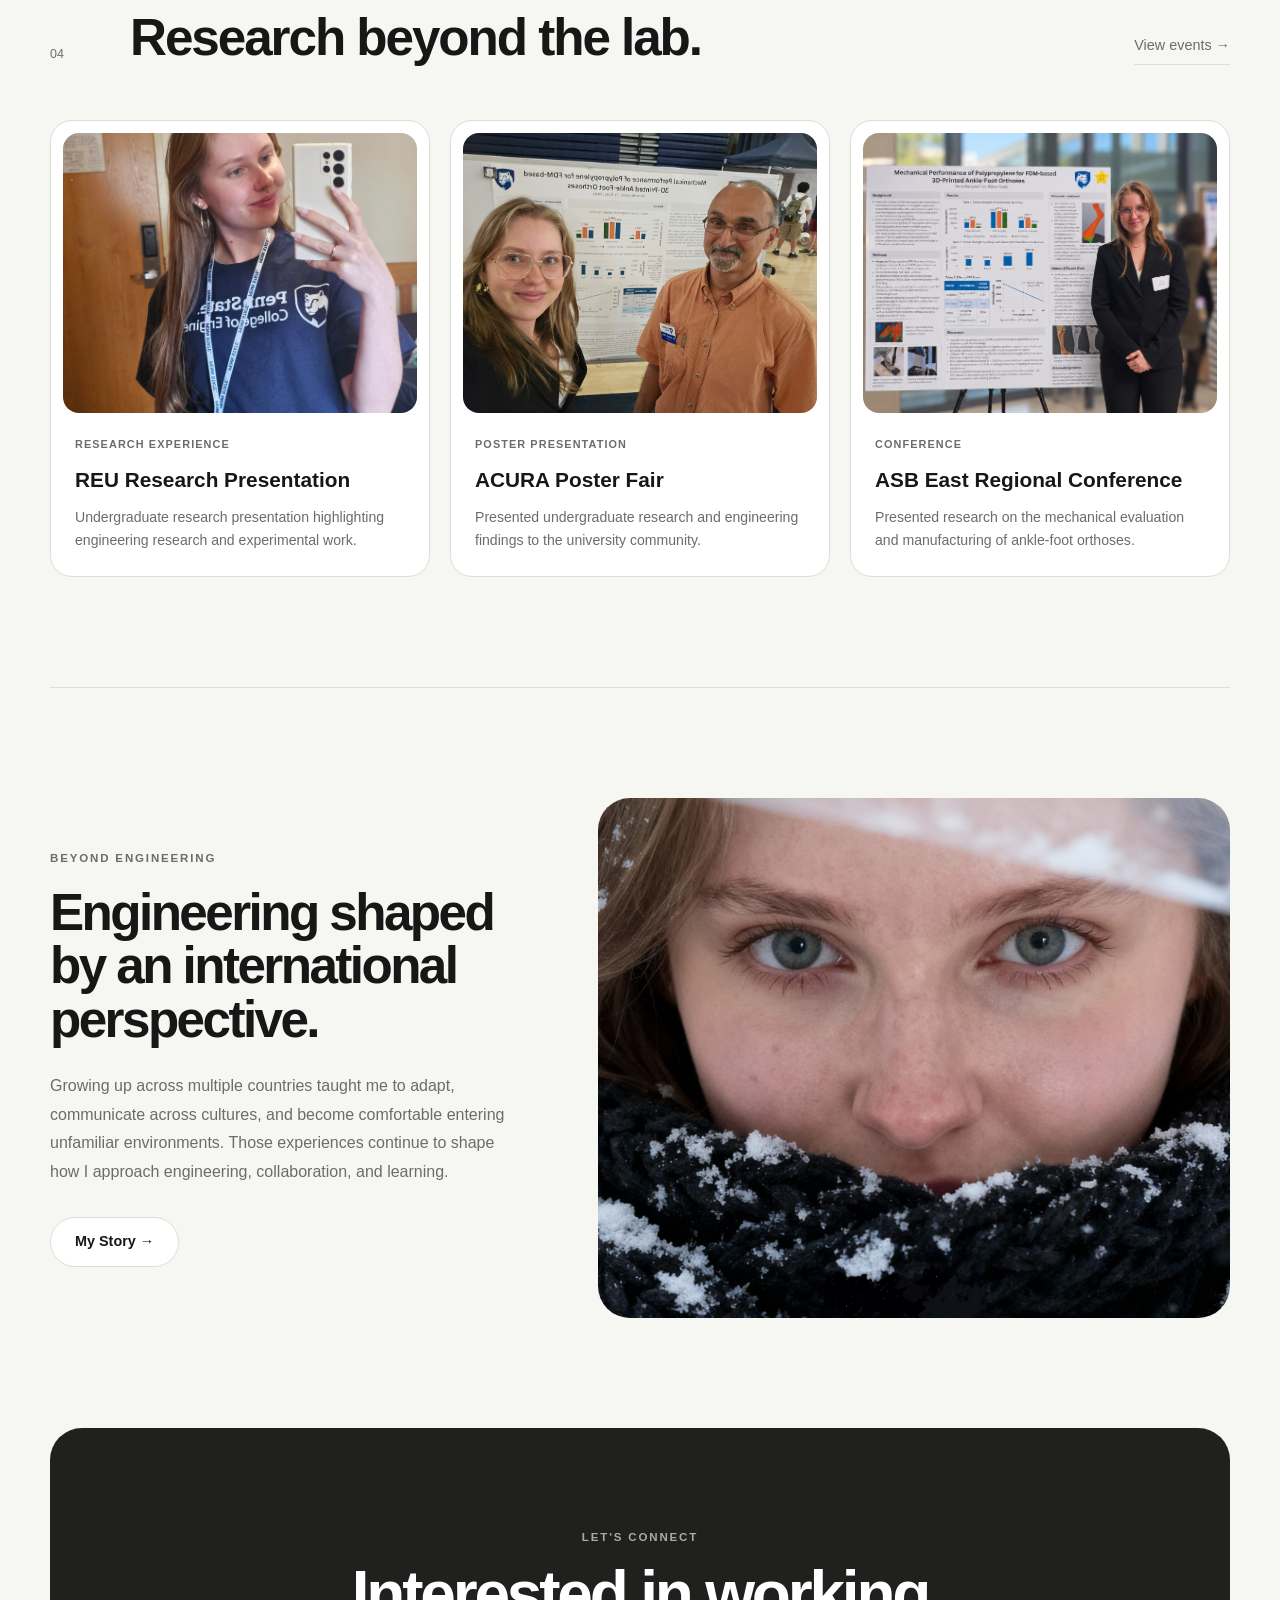
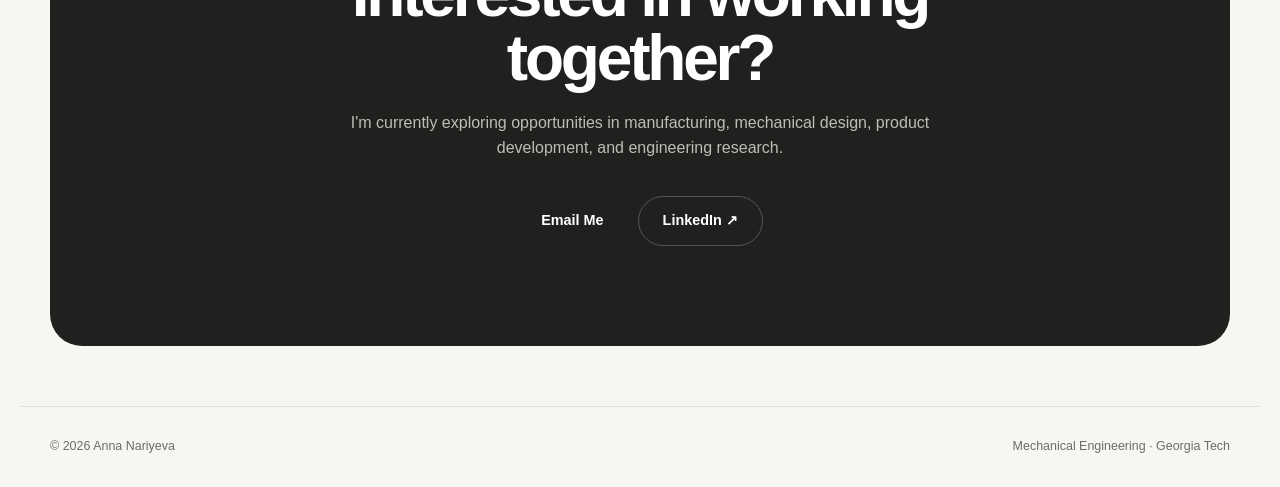
==== commit bdabe0cf: "Update index.html" ====
--- a/index.html
+++ b/index.html
@@ -114,7 +114,7 @@
                 <div class="hero-image">
 
                     <img
-                        src="id.png"
+                        src="id2.png"
                         alt="Anna Nariyeva"
                     >
 
--- a/style.css
+++ b/style.css
@@ -2150,9 +2150,17 @@
        MOBILE PROJECT IMAGE SIZE
     */
 
-    .project-image {
-        height: 340px;
-    }
+      .project-image {
+          width: 100%;
+          height: auto;
+          aspect-ratio: 1.15 / 1;
+      }
+   .project-image img {
+    width: 100%;
+    height: 100%;
+    object-fit: cover;
+    object-position: center;
+   }
 
     .experience-row {
         grid-template-columns: 1fr;
@@ -2191,8 +2199,15 @@
     */
 
     .case-hero-image {
-        height: 390px;
-    }
+       height: auto;
+       aspect-ratio: 1240 / 620;
+   }
+
+   .case-hero-image img {
+    width: 100%;
+    height: 100%;
+    object-fit: cover;
+   }
 
     .project-details {
         grid-template-columns: 1fr;
@@ -2241,9 +2256,26 @@
     /*
        MOBILE ABOUT HERO IMAGE
     */
+   .about-image {
+        width: 100%;
+        height: auto;
+        aspect-ratio: 1.30 / 1;
+    }
+
+    .about-image img {
+        width: 100%;
+        height: 100%;
+        object-fit: cover;
+        object-position: center;
+    }
+
 
     .about-hero-image {
-        height: 430px;
+        height: 450px;
+    }
+
+   .about-hero-image img {
+        transform: scale(0.9);
     }
 
     .journey-line {
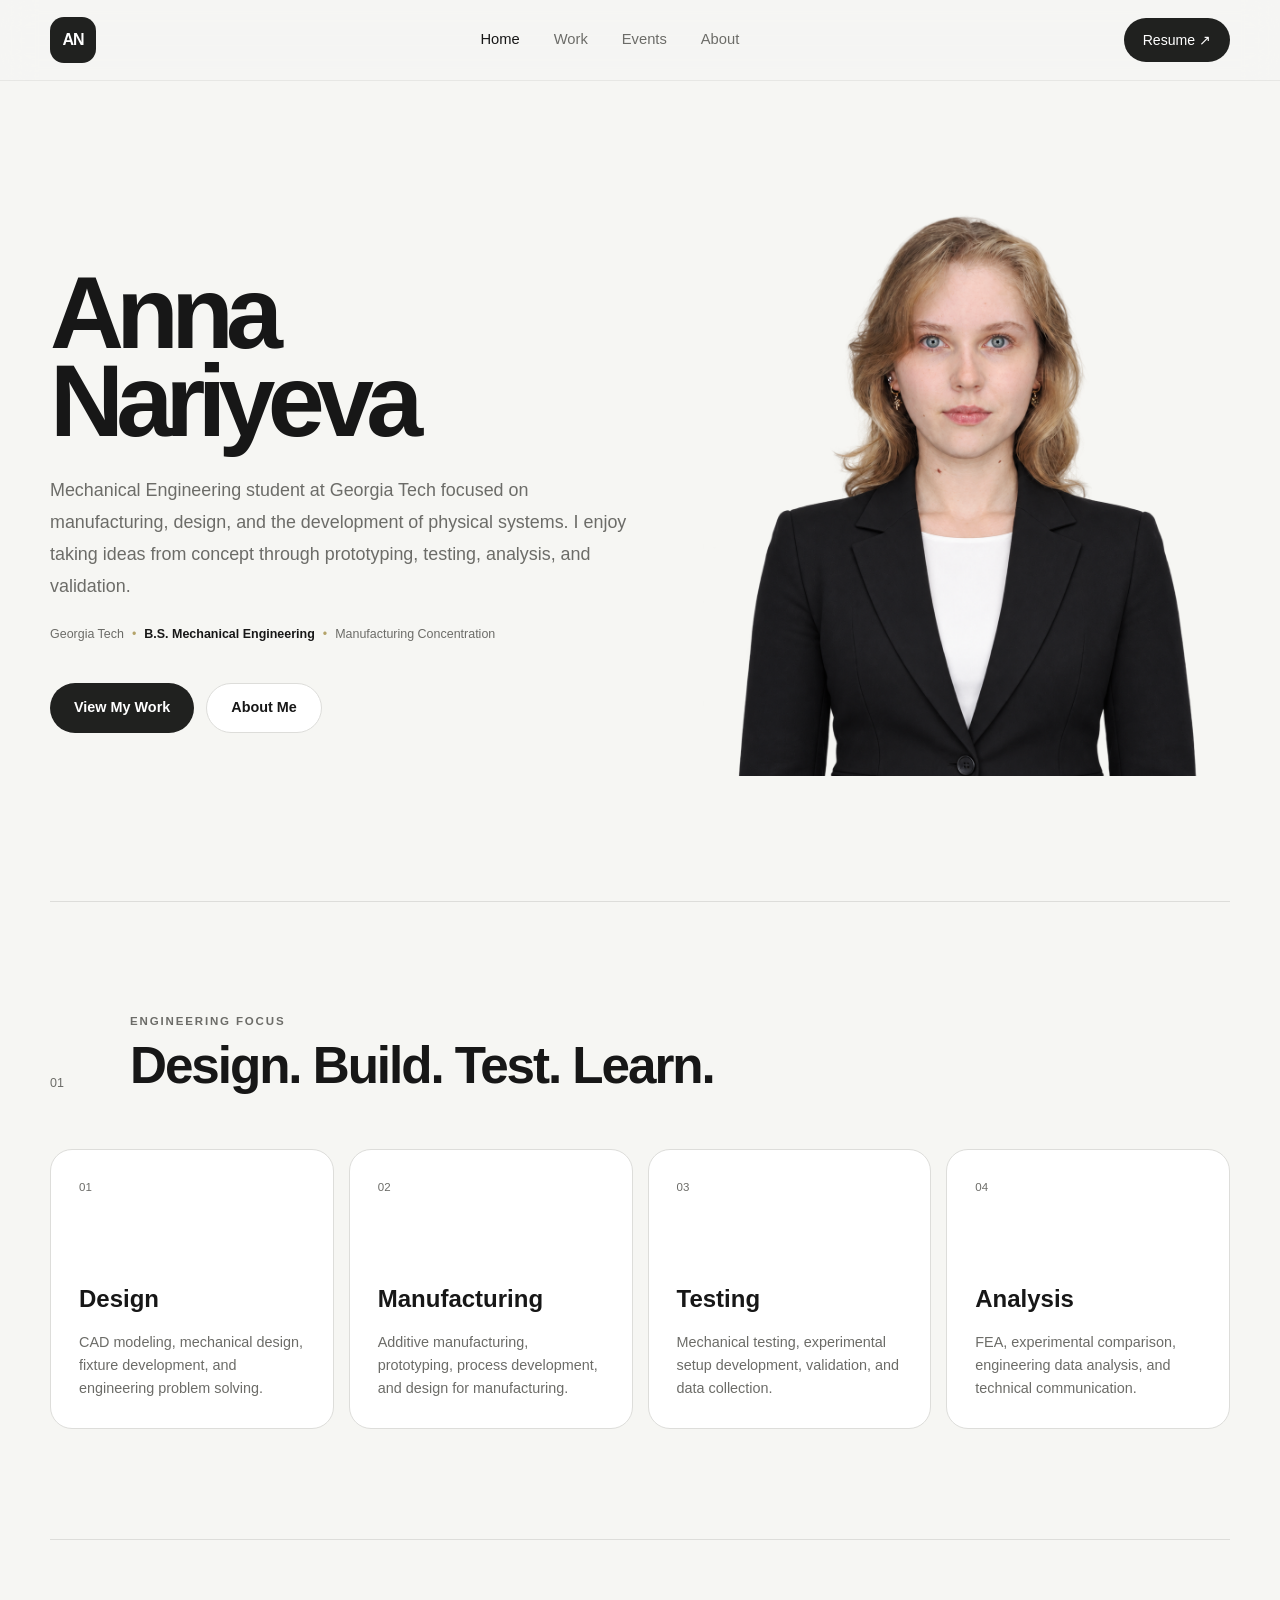
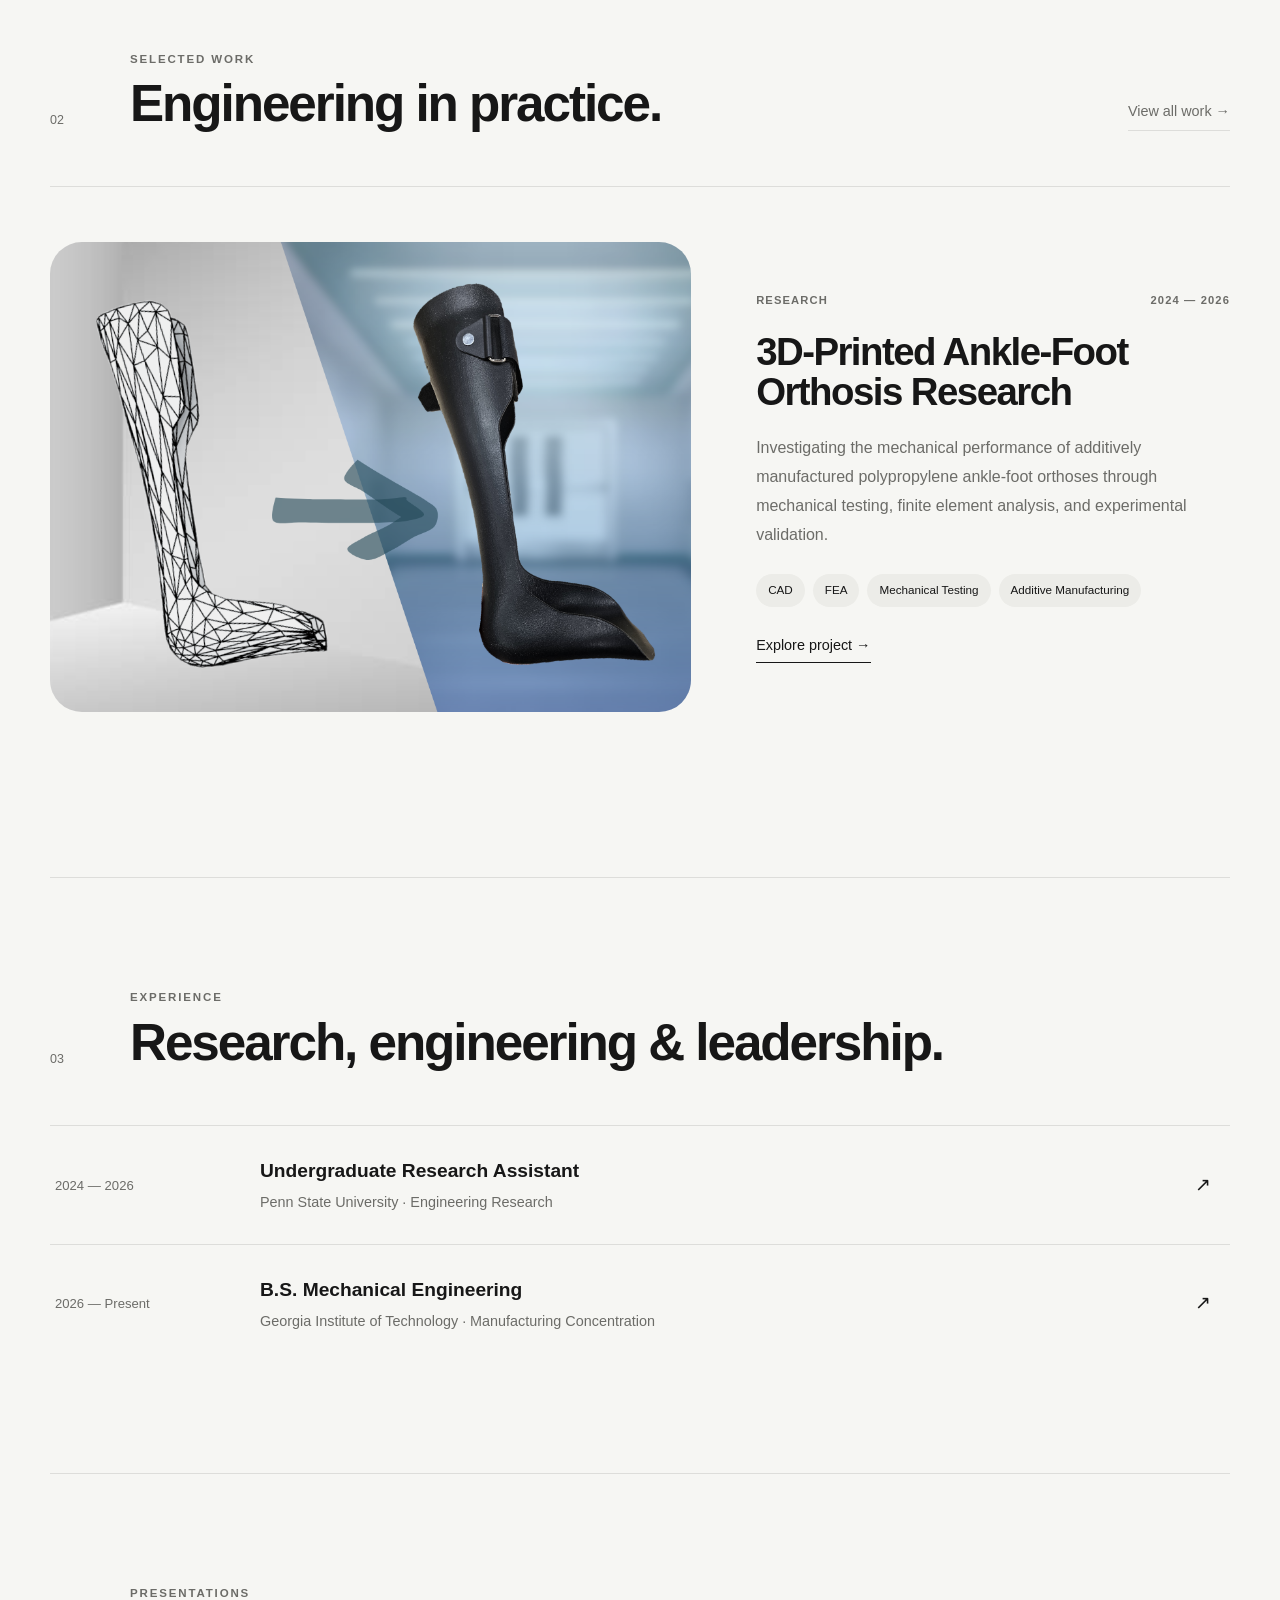
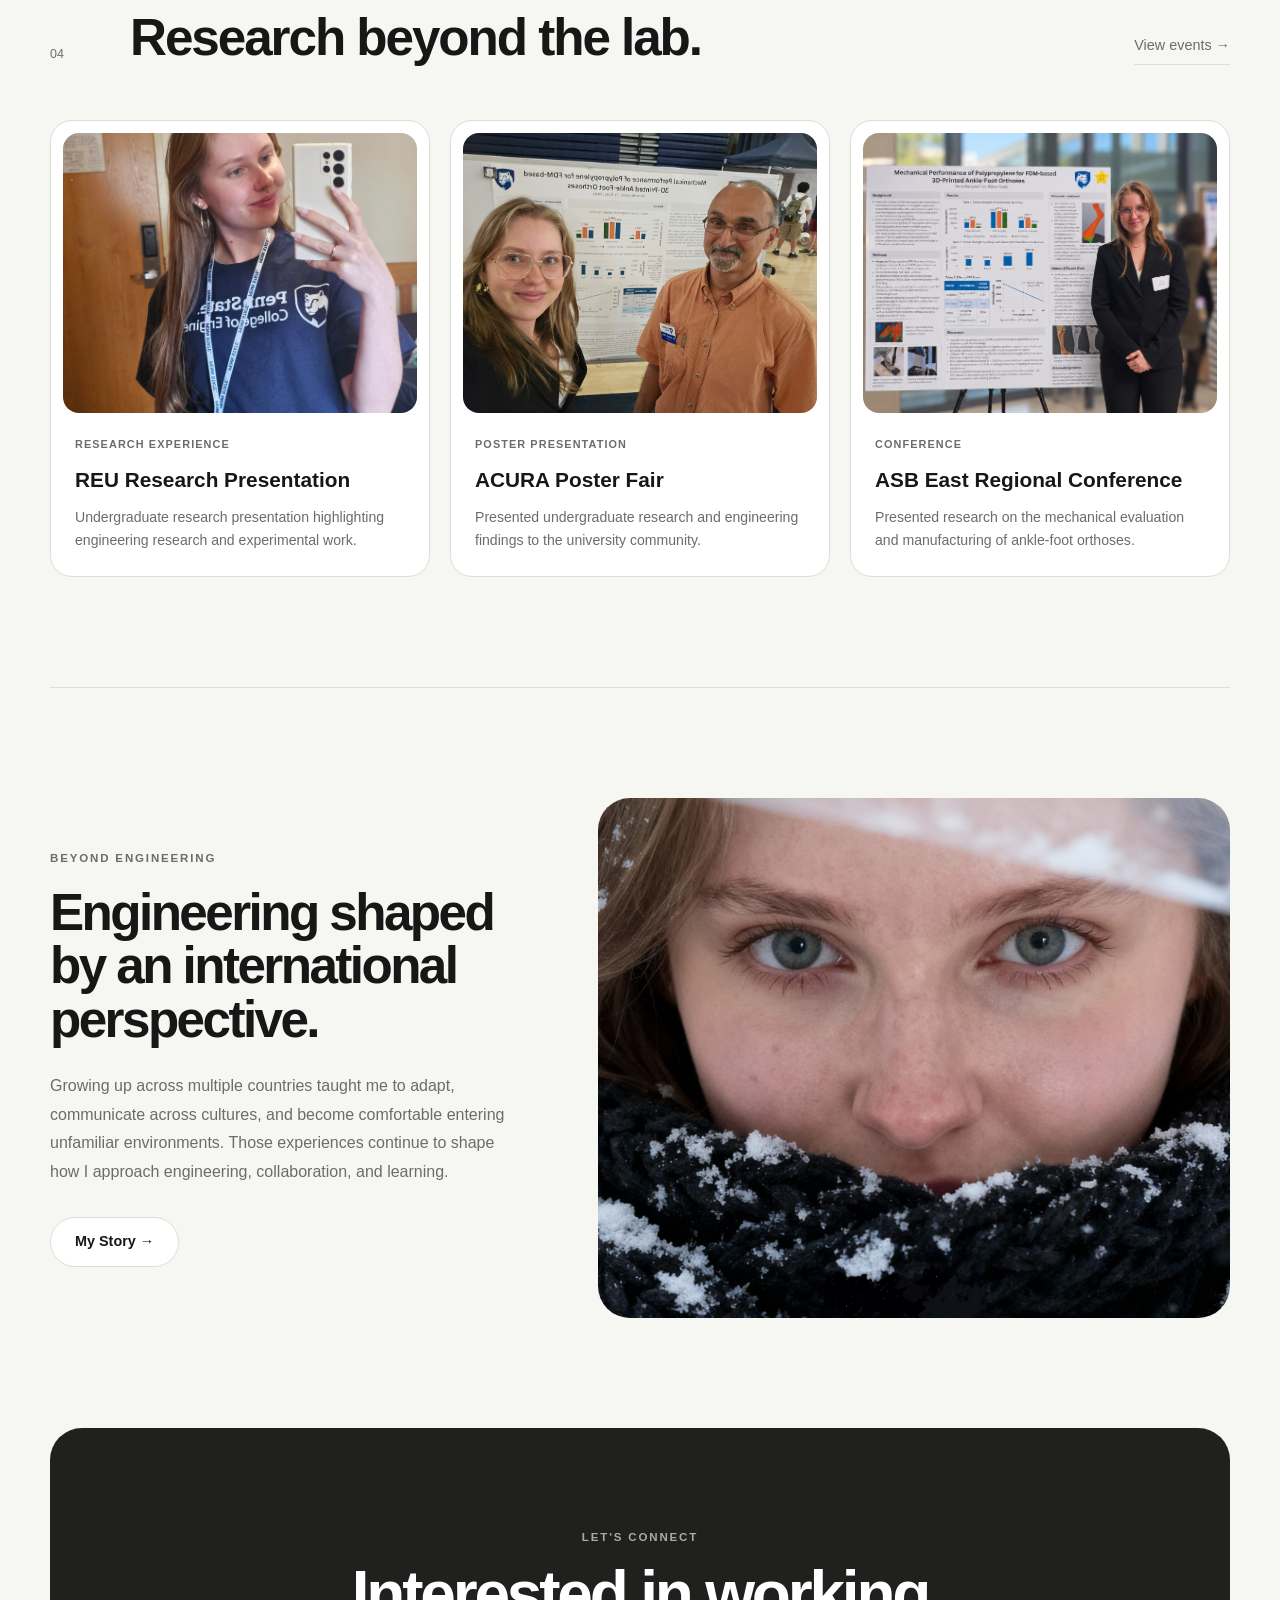
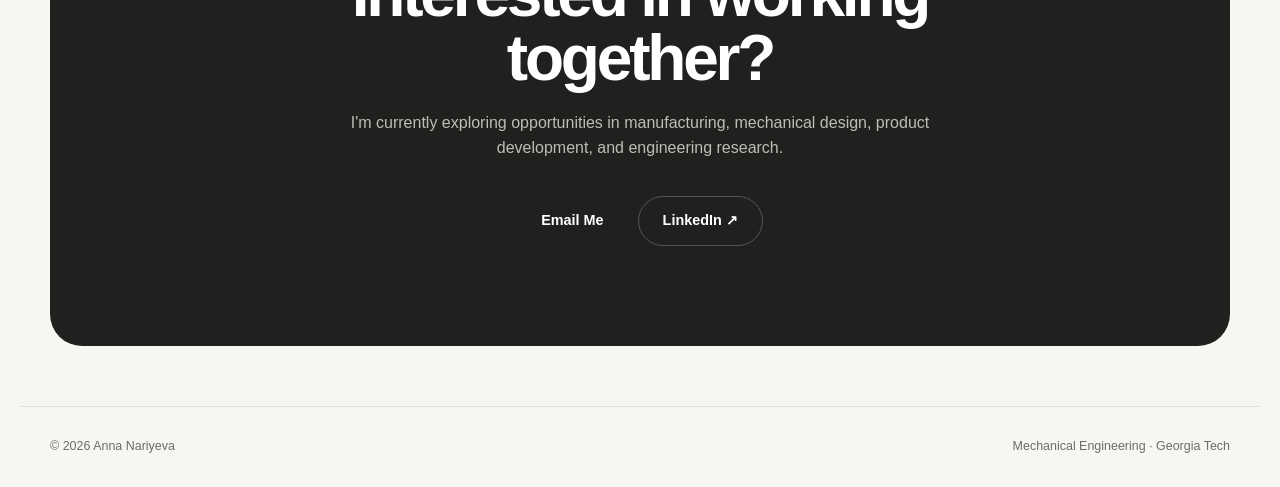
==== commit d920c491: "Update index.html" ====
--- a/index.html
+++ b/index.html
@@ -37,7 +37,7 @@
             </div>
 
             <a
-                href="Anna_Nariyeva_resume2026.pdf"
+                href="Anna_Nariyeva_resume2026_printed.pdf"
                 class="nav-button"
                 target="_blank"
                 rel="noopener noreferrer"
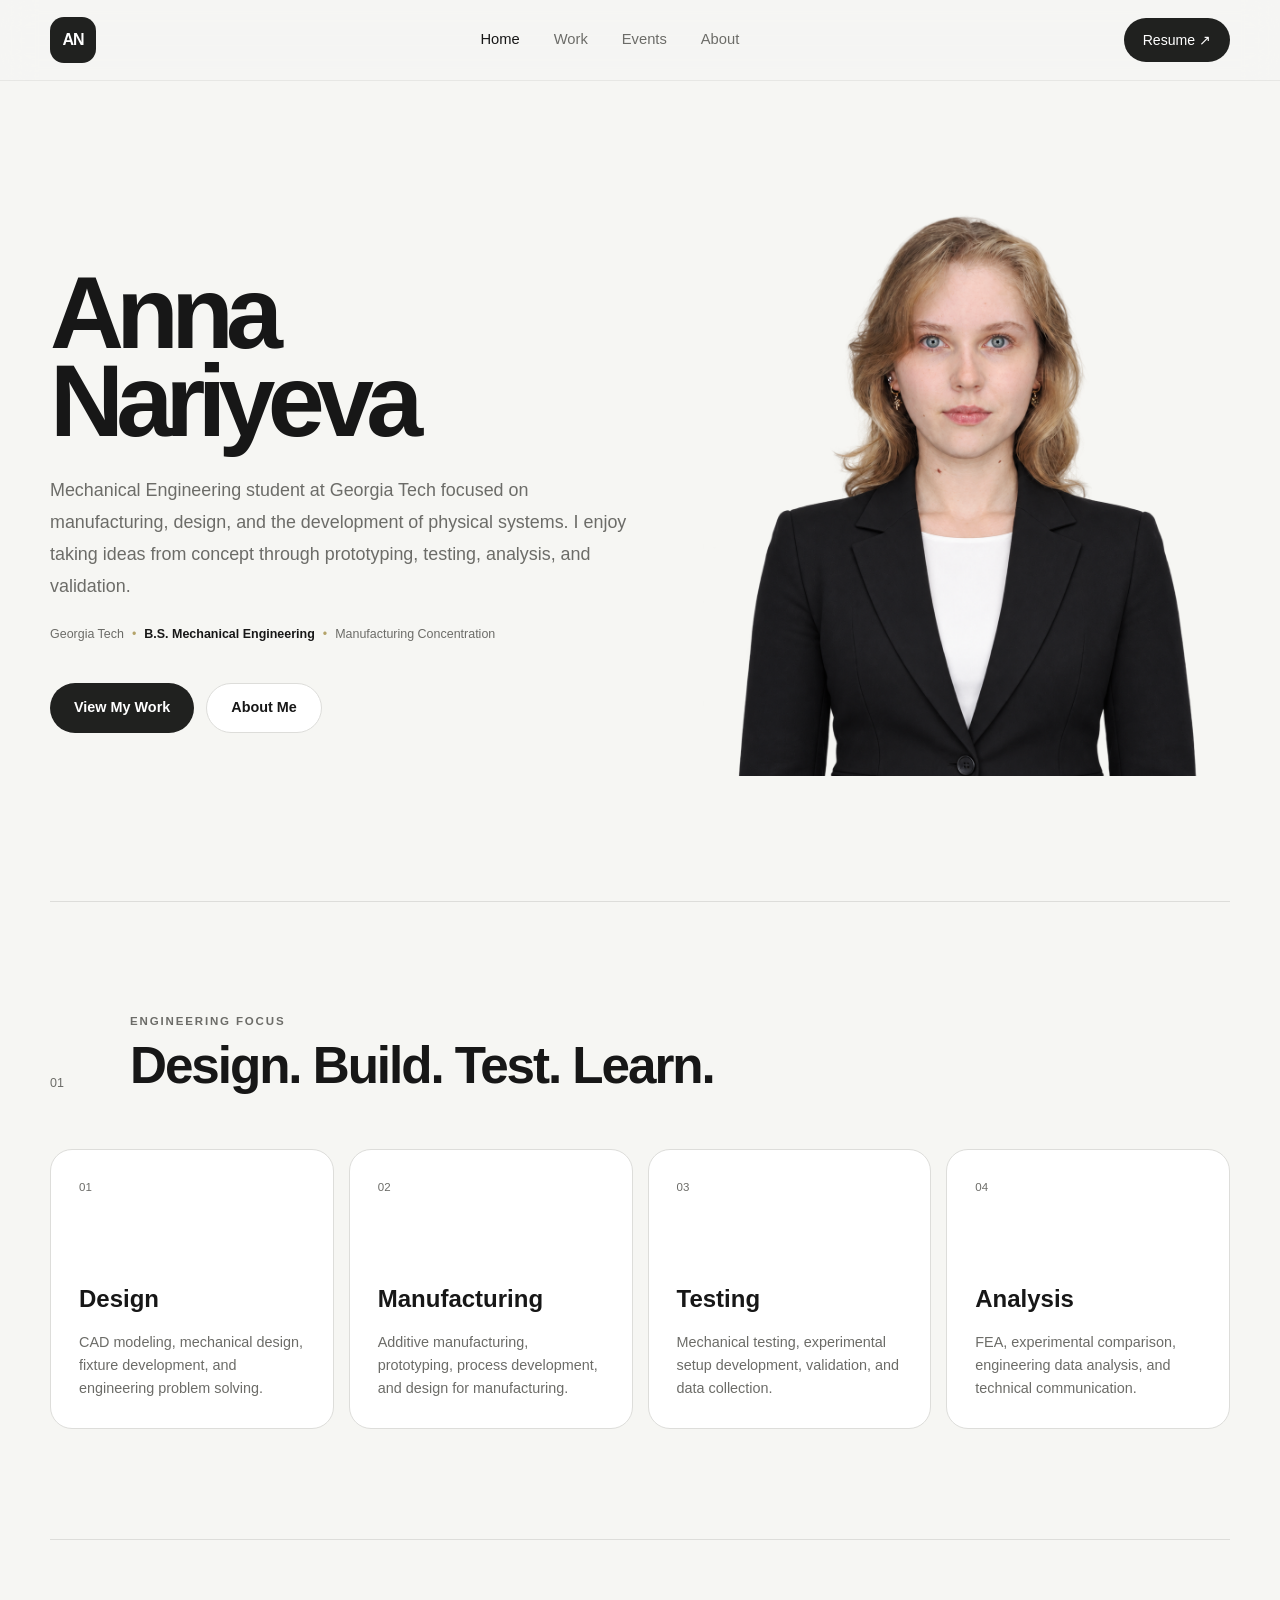
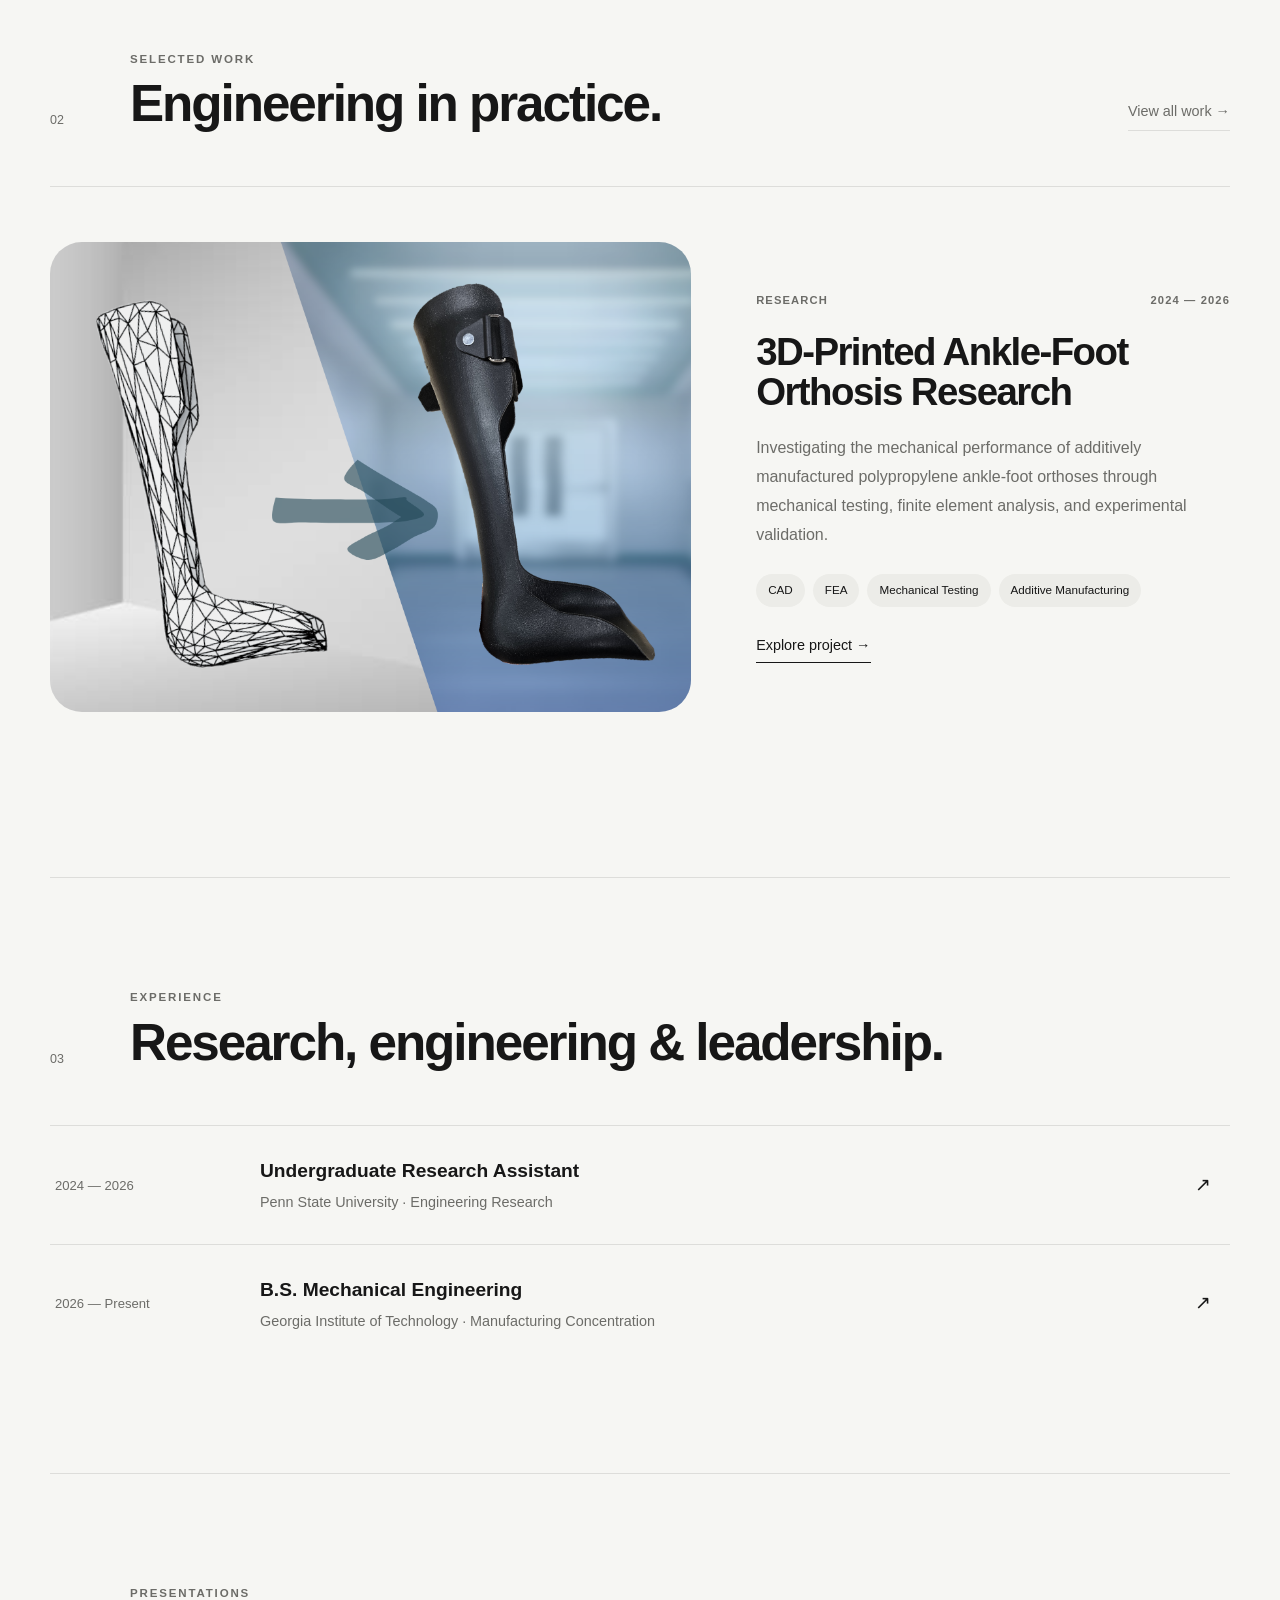
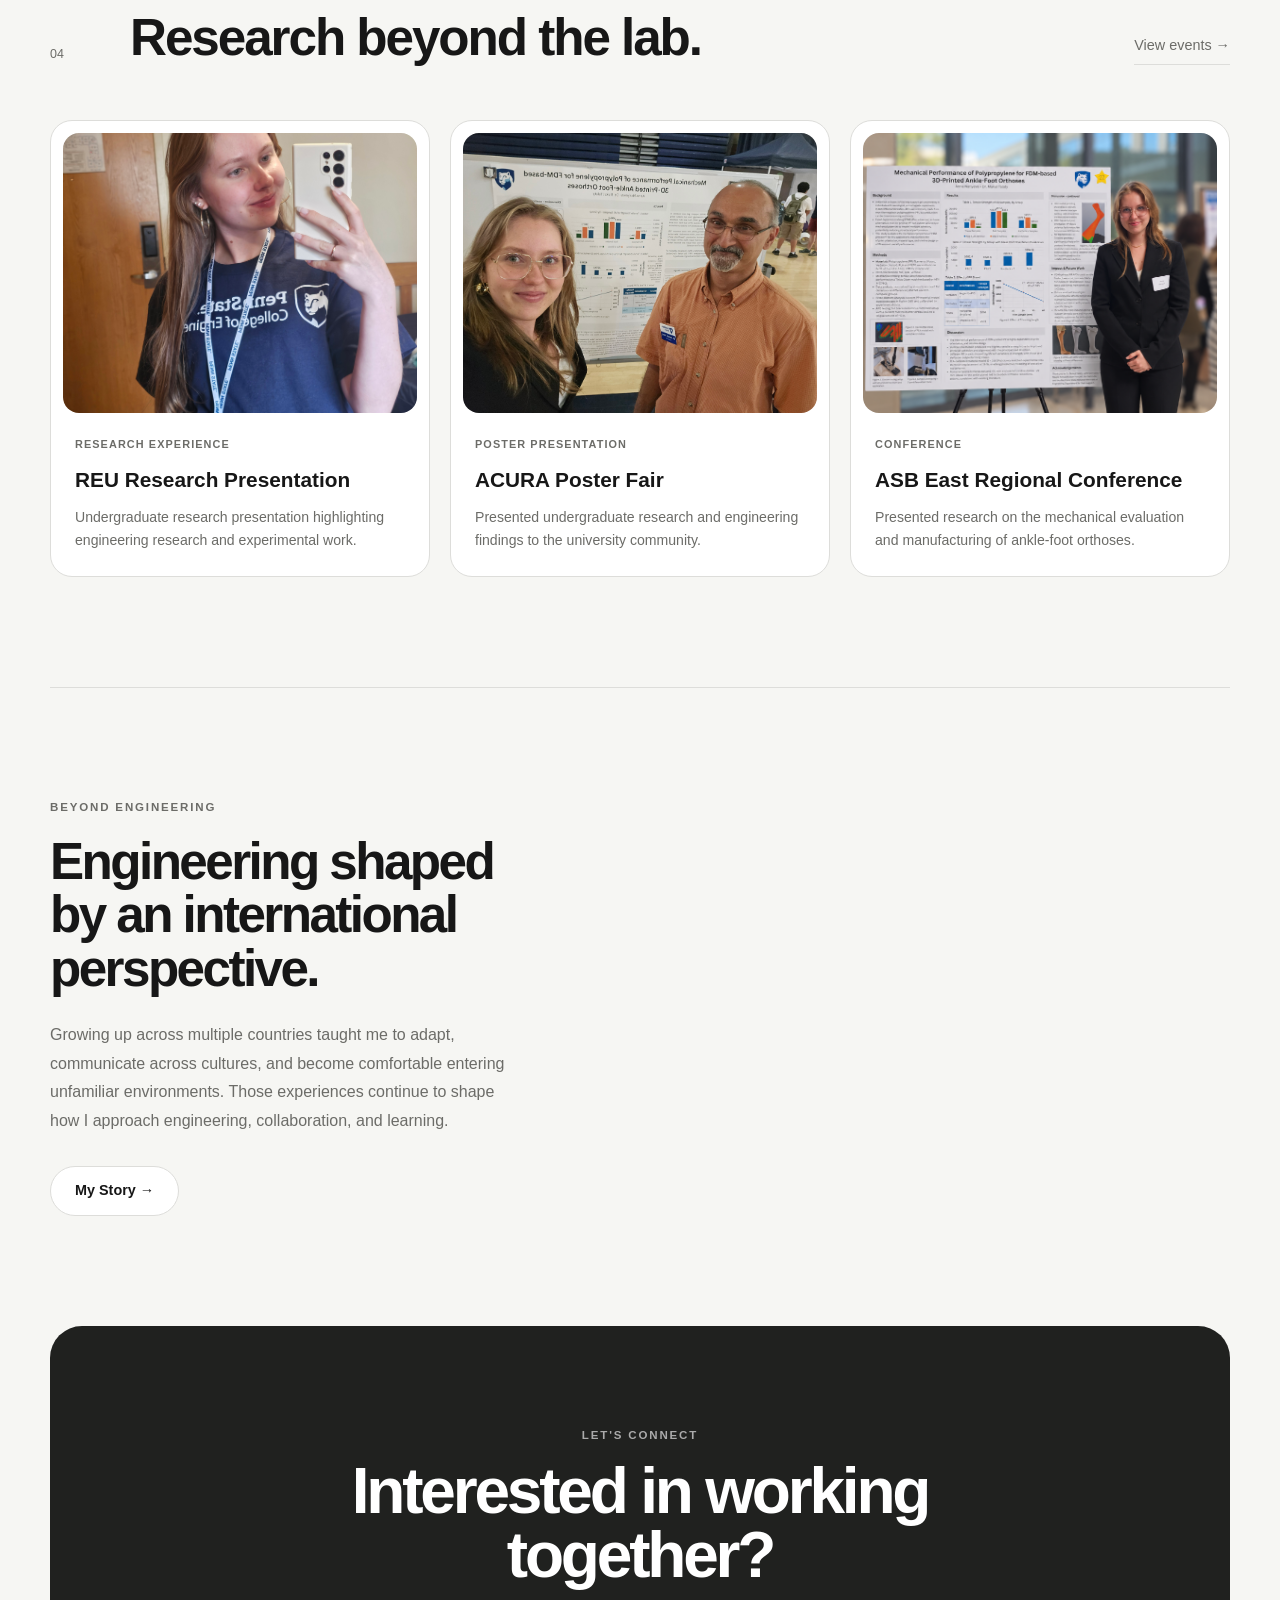
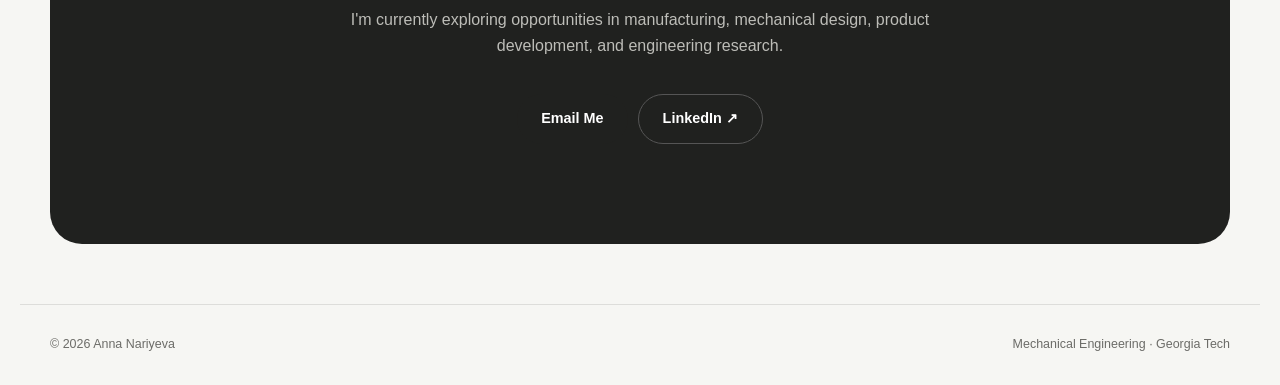
==== commit 4d352510: "Update index.html" ====
--- a/index.html
+++ b/index.html
@@ -591,16 +591,6 @@
 
 
 
-            <div class="about-image">
-
-                <img
-                    src="thum7.jpg"
-                    alt="International experiences"
-                >
-
-            </div>
-
-
         </section>
 
 
